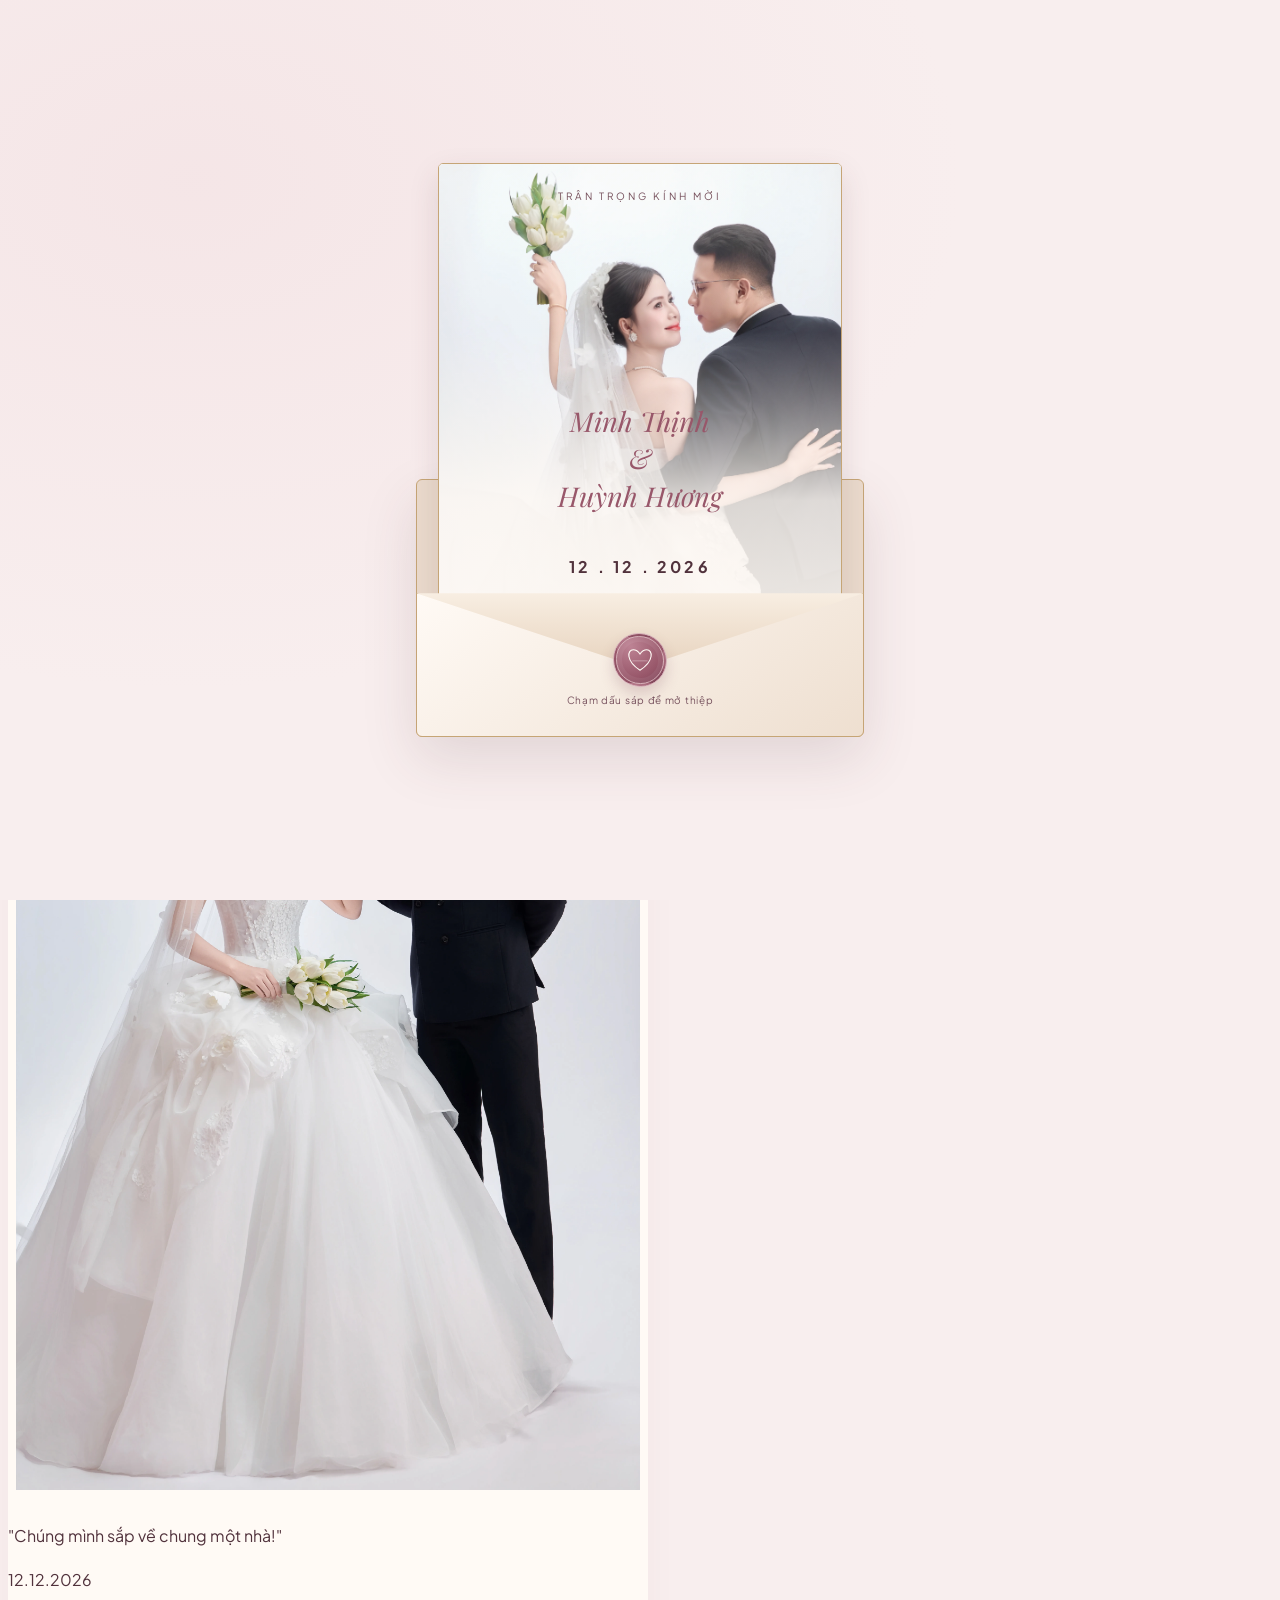
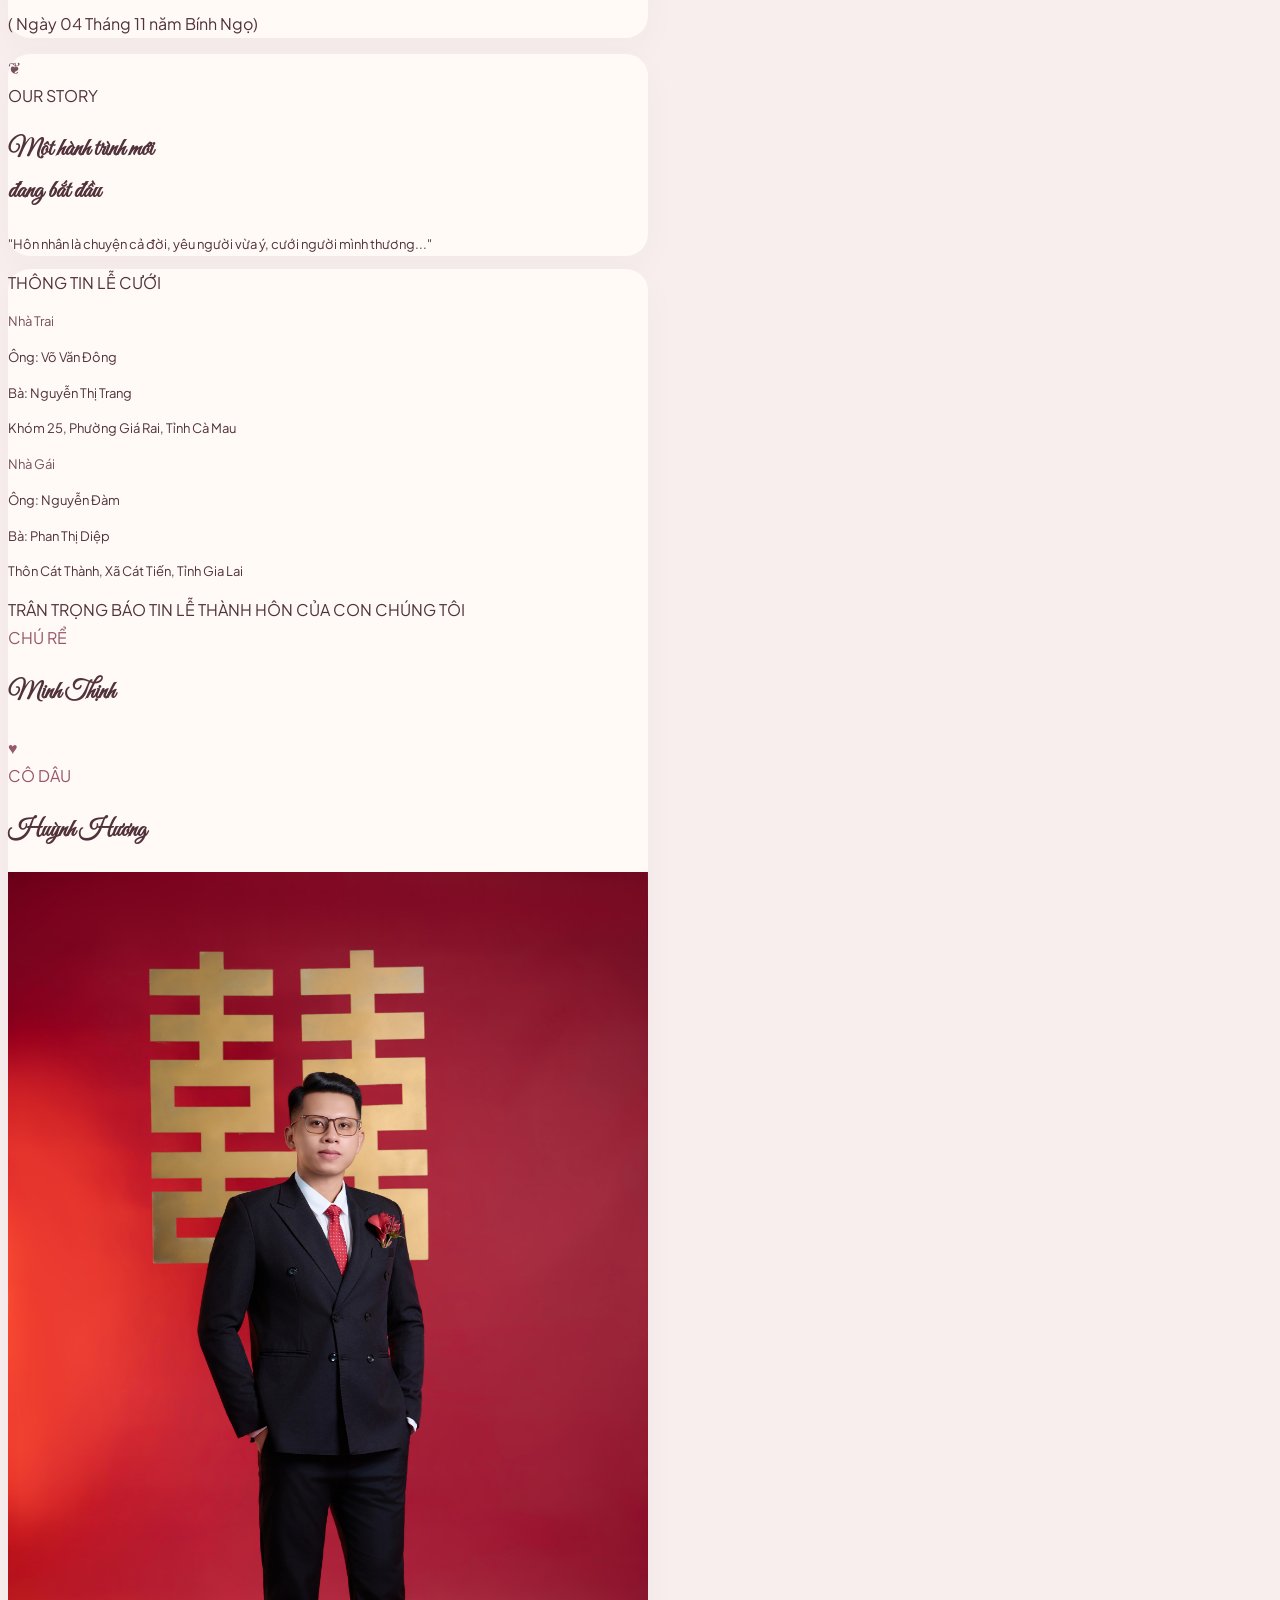
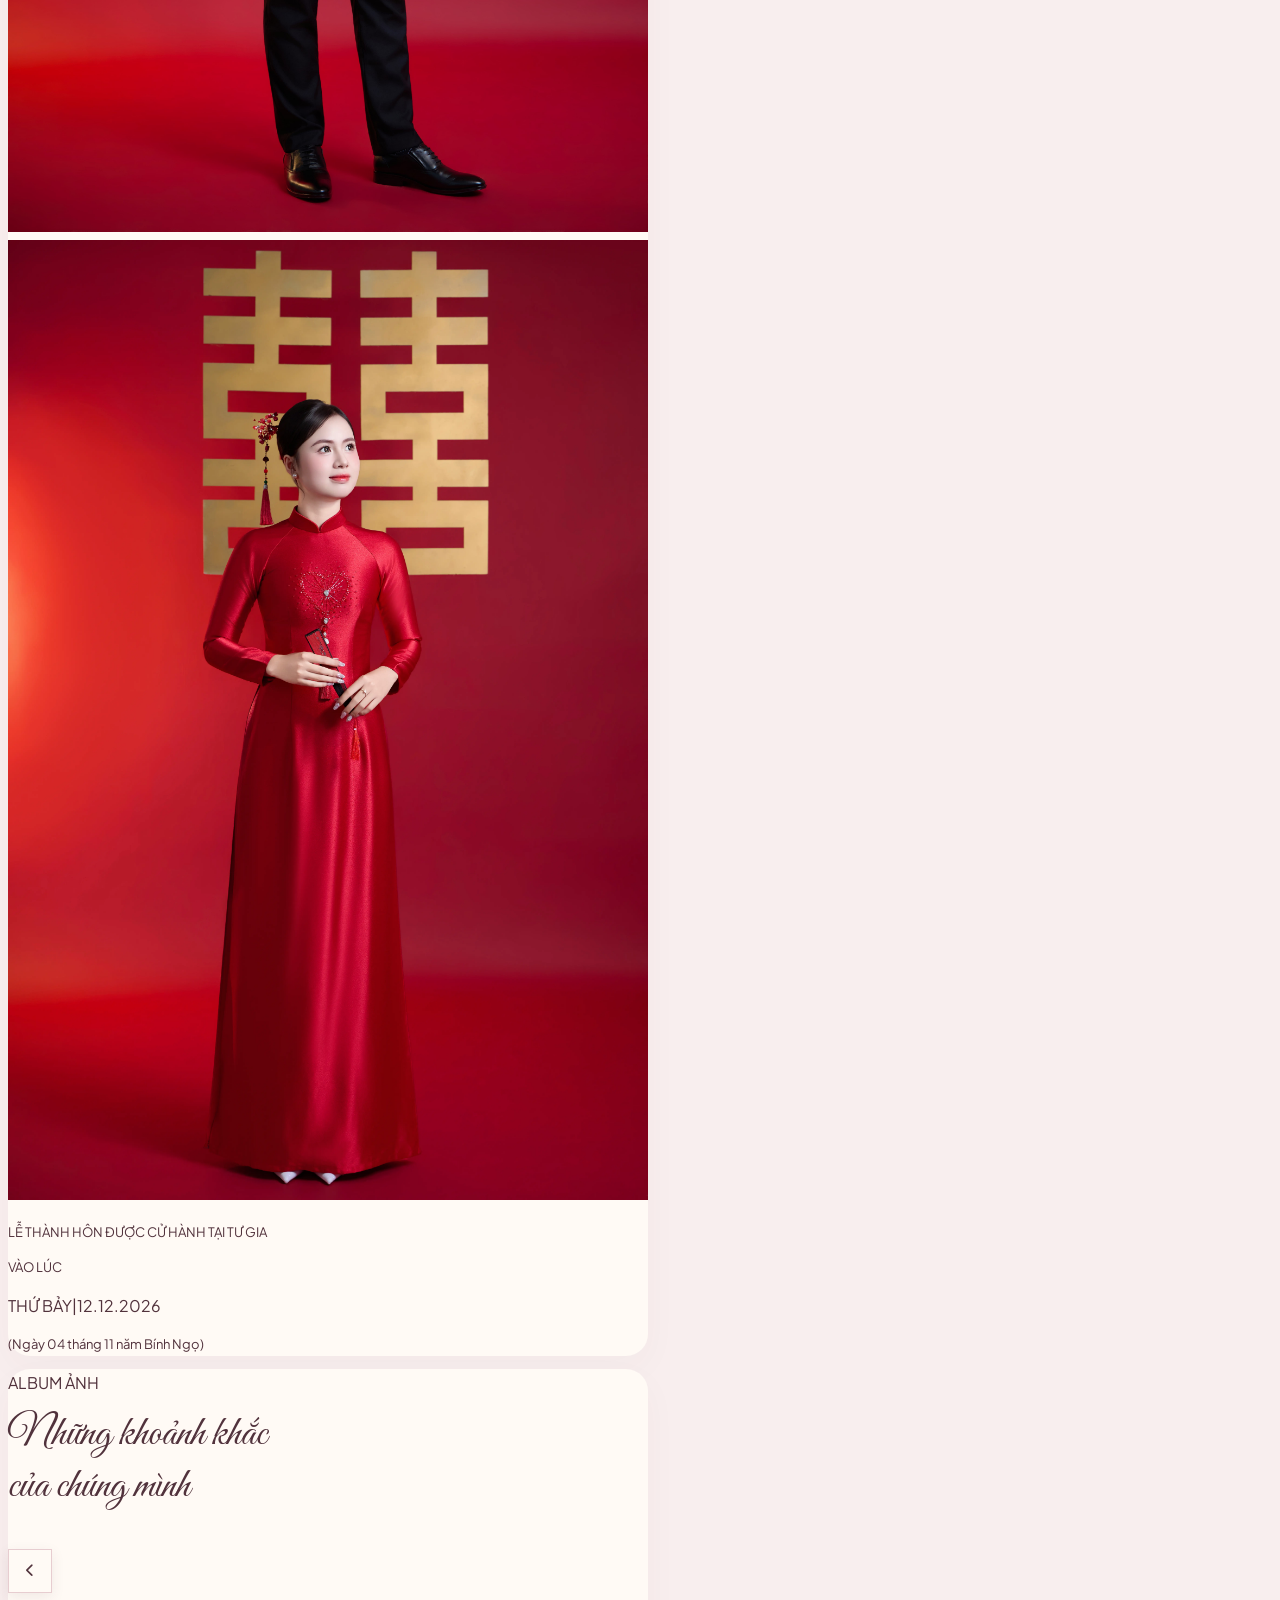
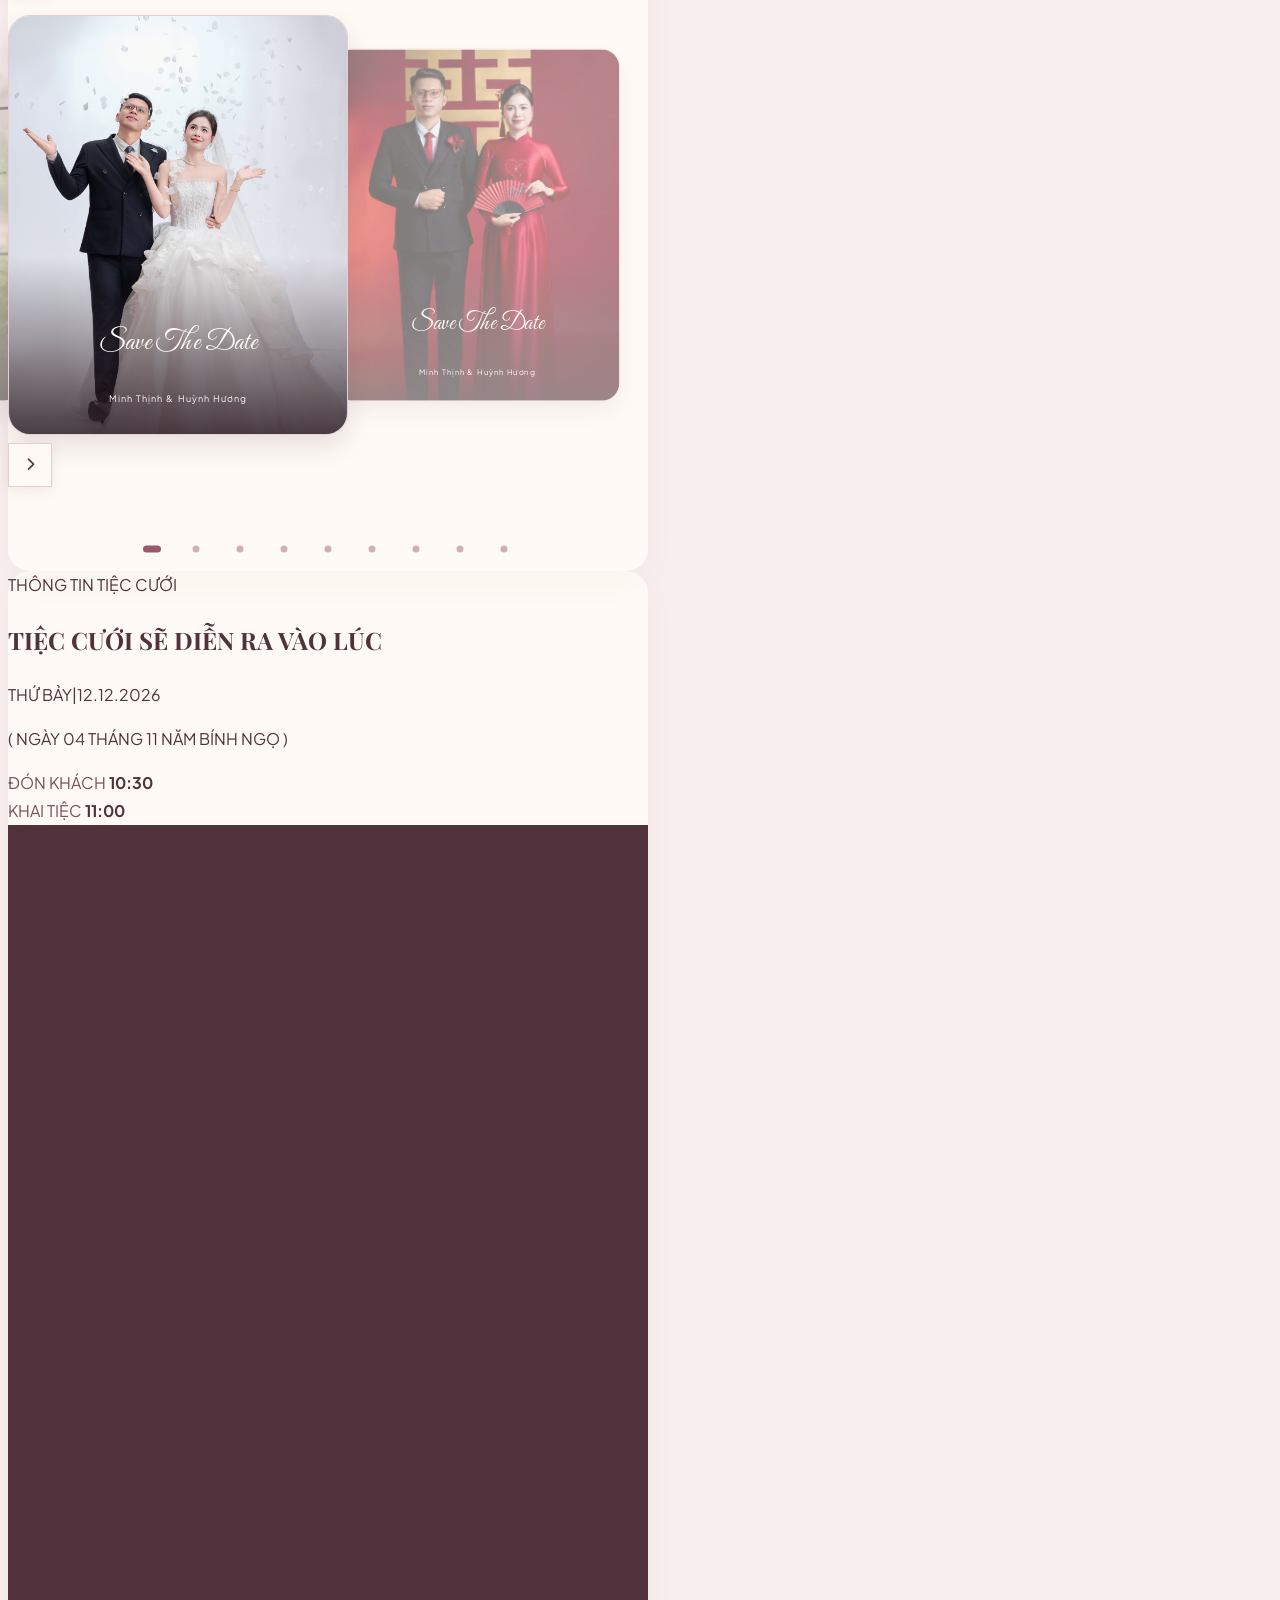
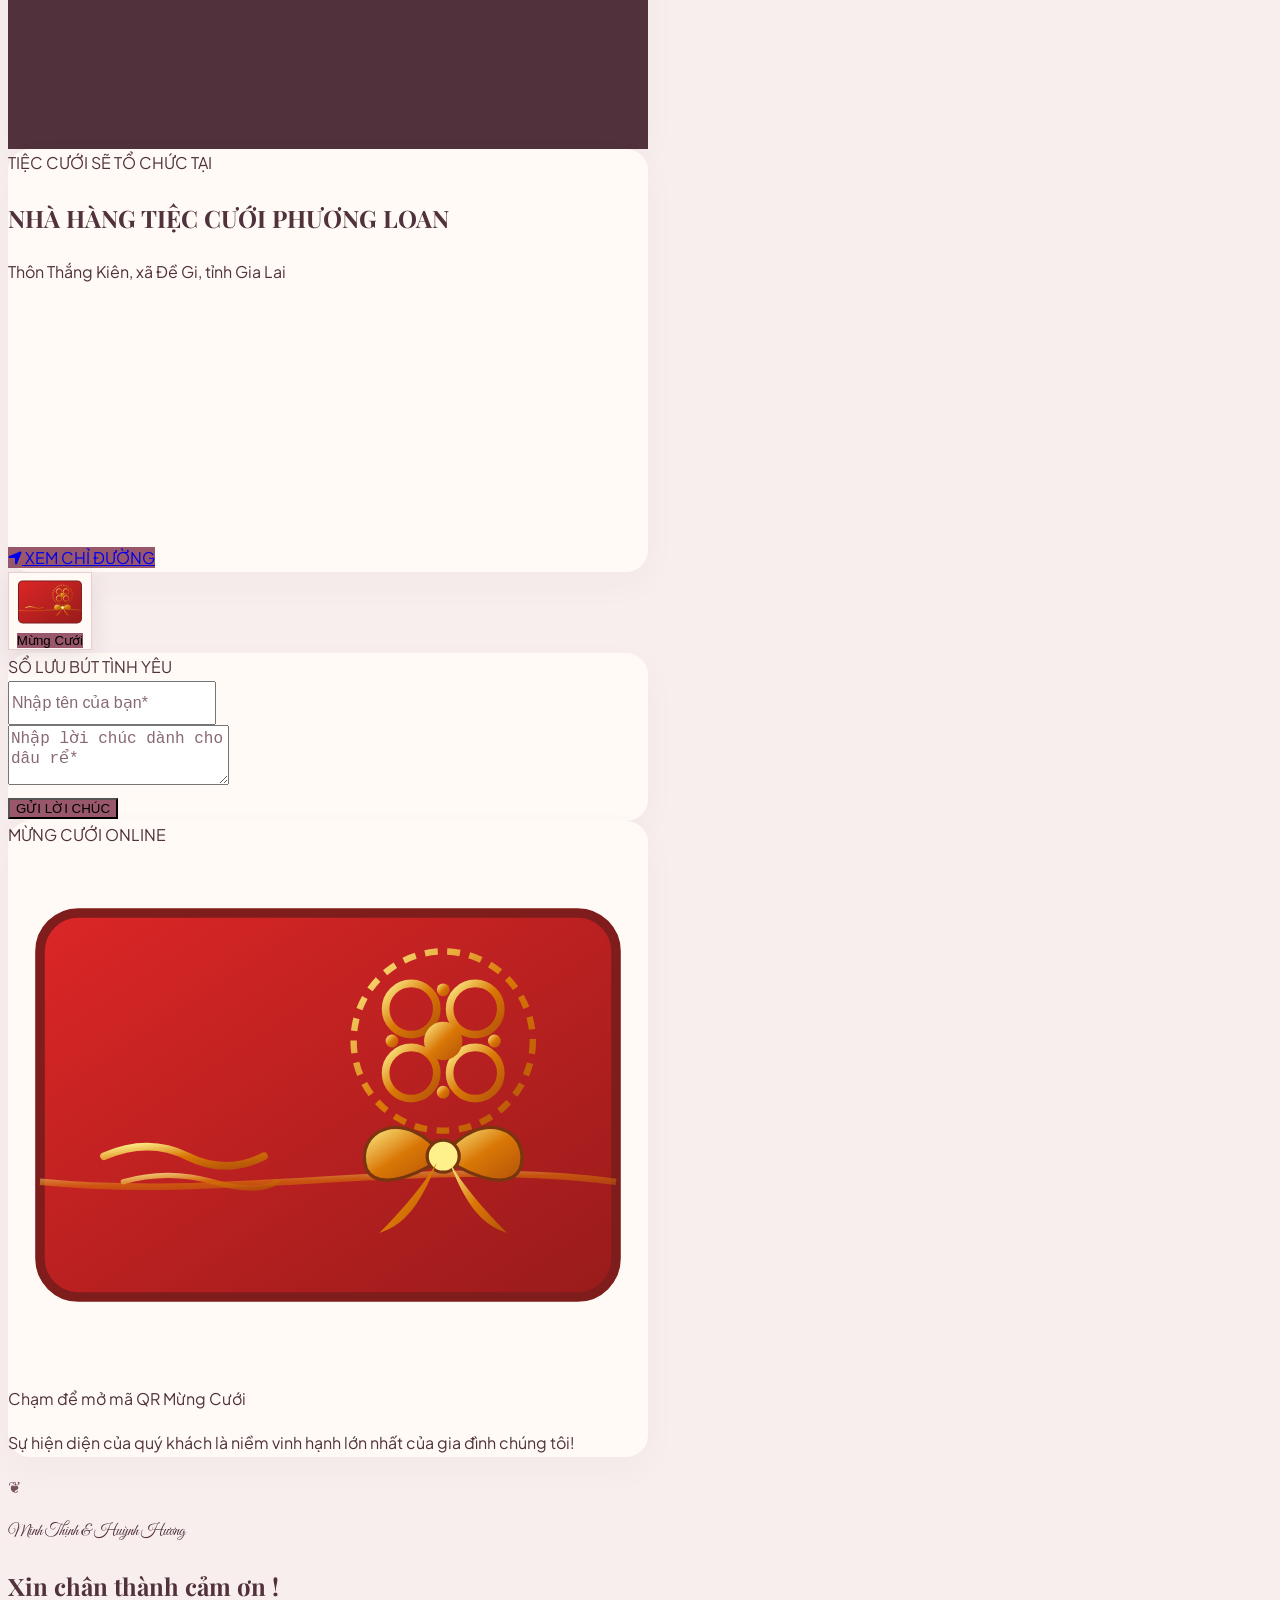
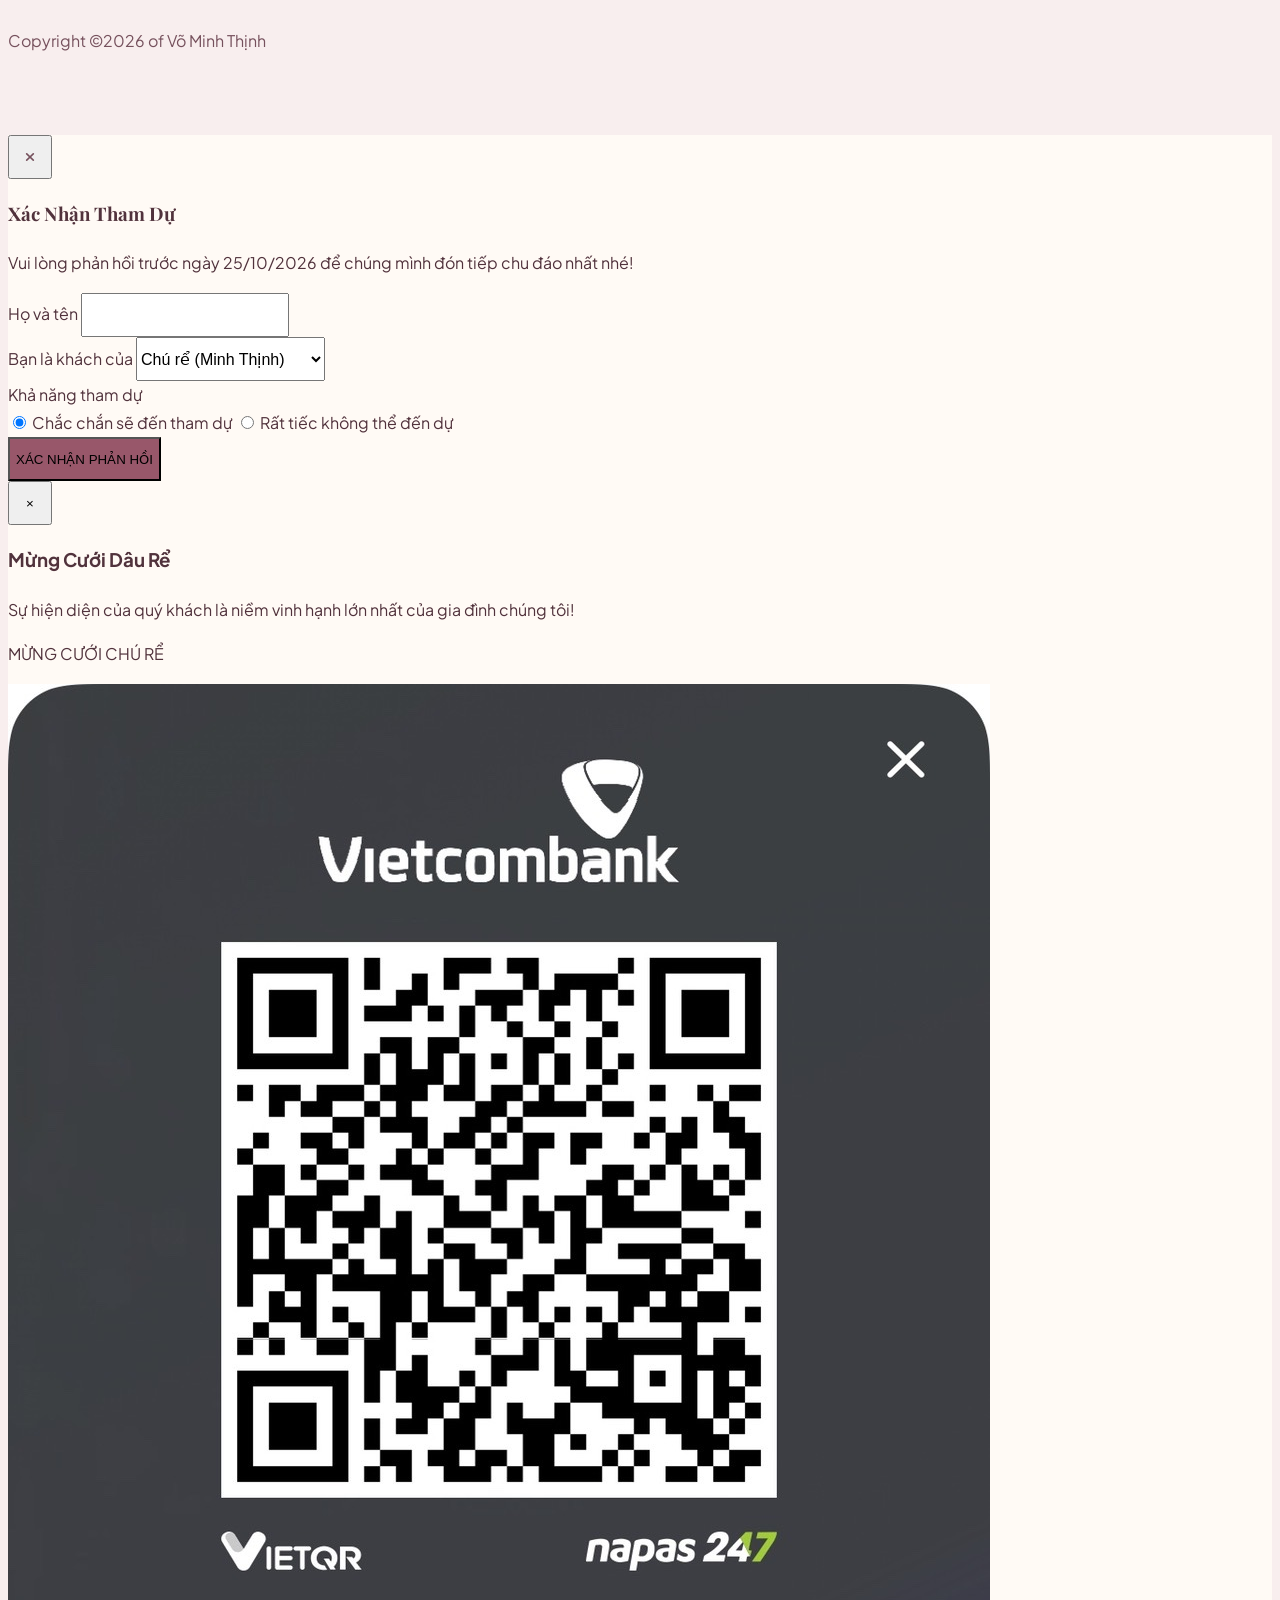
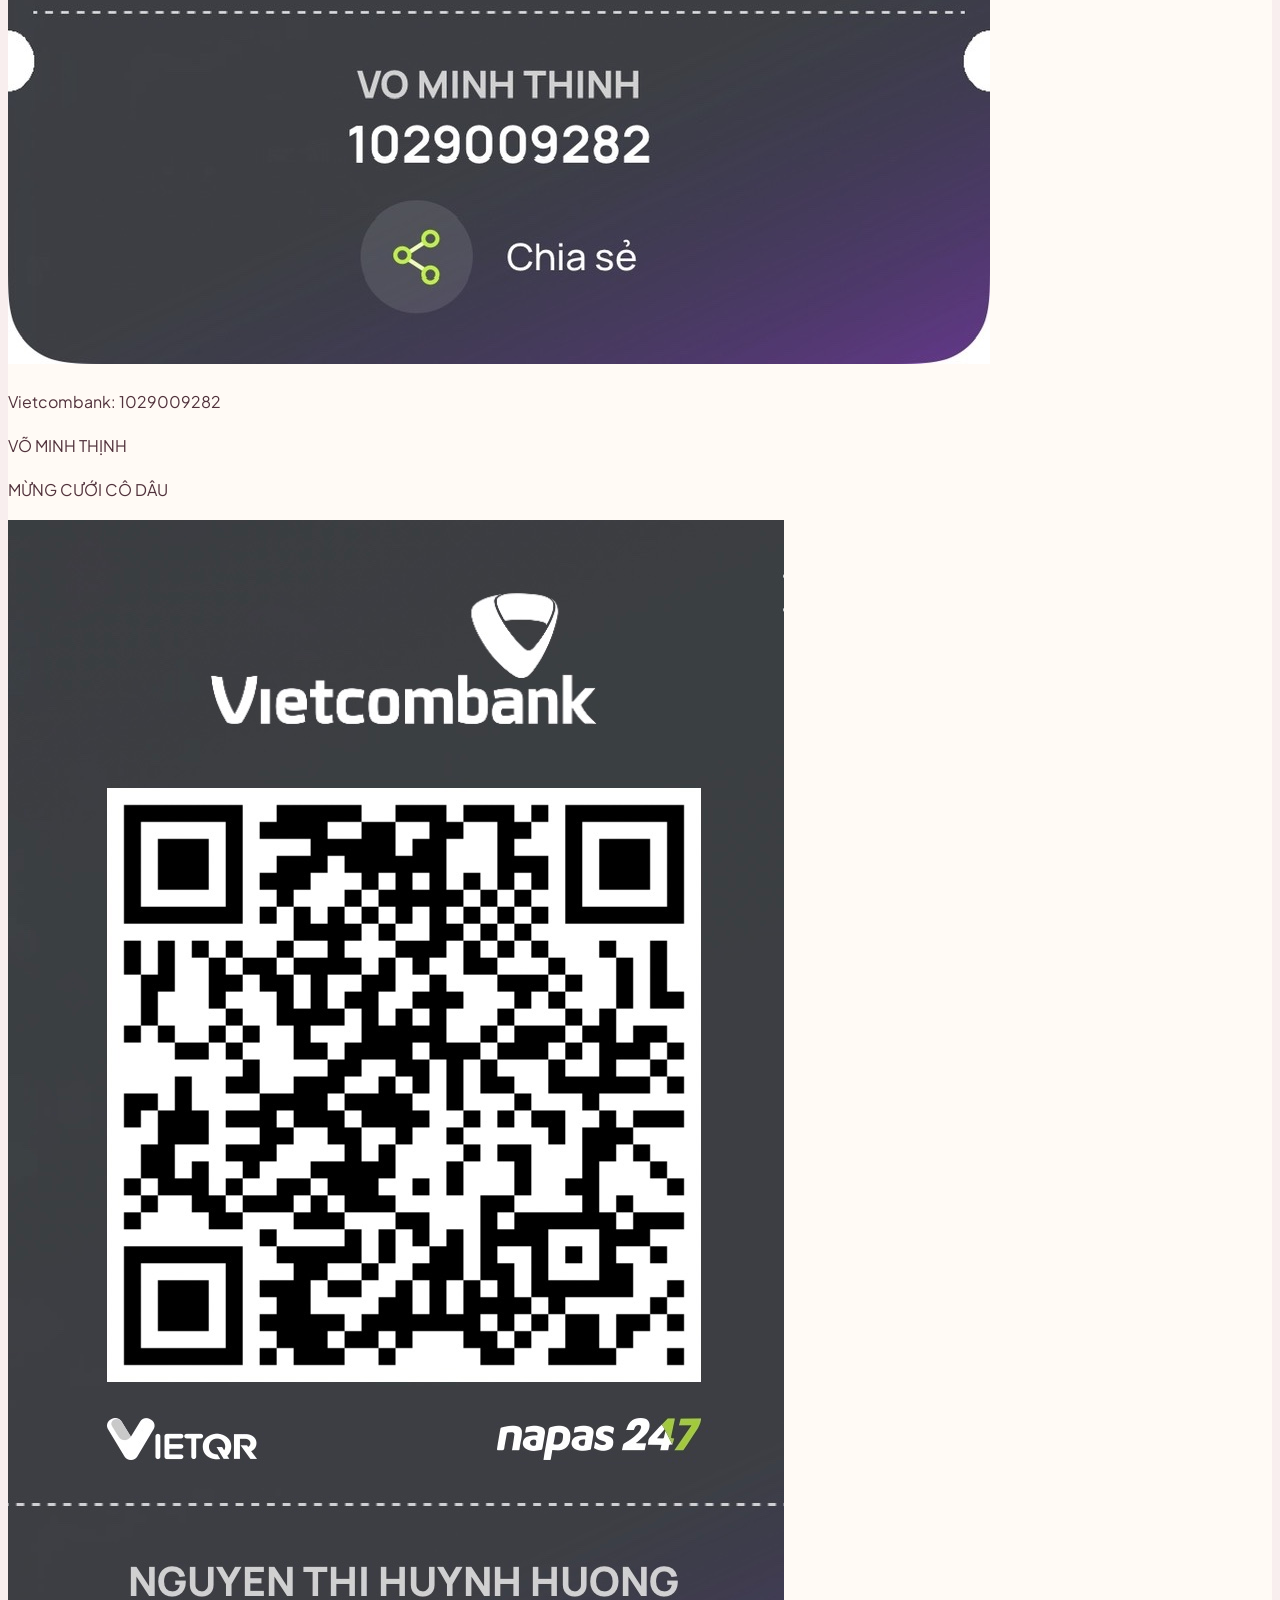
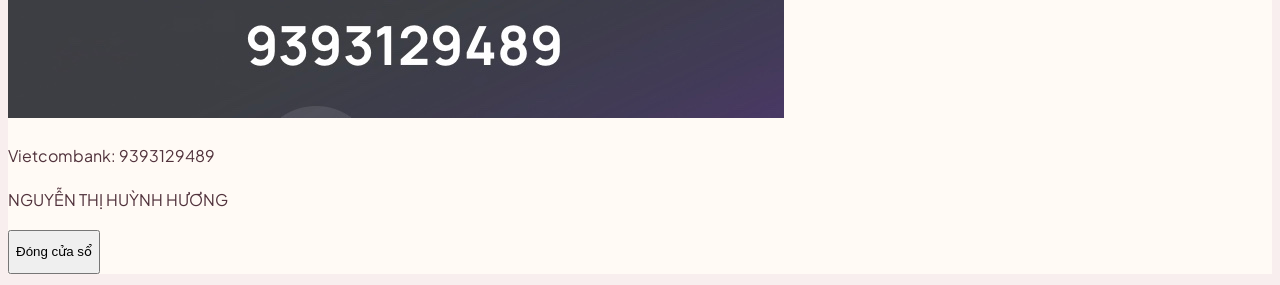
==== index.html @ a5af9d37 "up" ====
<!DOCTYPE html>
<html lang="vi">

<head>
    <link rel="icon"
        href="data:image/svg+xml,%3Csvg xmlns=%22http://www.w3.org/2000/svg%22 viewBox=%220 0 32 32%22%3E%3Crect width=%2232%22 height=%2232%22 rx=%229%22 fill=%22%23fffaf5%22/%3E%3Cpath d=%22M16 26C2 17 3 6 10 6c3 0 5 2 6 4 1-2 3-4 6-4 7 0 8 11-6 20Z%22 fill=%22none%22 stroke=%22%2398576a%22 stroke-width=%221.8%22/%3E%3C/svg%3E">
    <meta charset="UTF-8">
    <meta name="viewport" content="width=device-width, initial-scale=1.0">

    <!-- Tiêu đề & Mô tả -->
    <title>Minh Thịnh & Huỳnh Hương</title>
    <meta name="description"
        content="Chúng mình sắp về chung một nhà! &#10;Sự hiện diện của quý khách là niềm vinh dự cho gia đình !" />
    <!-- Firebase SDK v9 (Phiên bản Compat giúp tích hợp nhanh) -->
    <script src="https://www.gstatic.com/firebasejs/9.22.0/firebase-app-compat.js"></script>
    <script src="https://www.gstatic.com/firebasejs/9.22.0/firebase-firestore-compat.js"></script>


    <!-- Open Graph / Facebook / Zalo -->
    <meta property="og:type" content="website" />
    <meta property="og:url" content="https://thinhvm.github.io/thinhhuong/" />
    <meta property="og:title" content="Minh Thịnh & Huỳnh Hương" />
    <meta property="og:description" content="Chúng mình sắp về chung một nhà! Rất hân hạnh được đón tiếp quý khách." />
    <meta property="og:image" content="https://thinhvm.github.io/thinhhuong/image/DOJ_7215_1.jpg" />
    <meta property="og:image:secure_url" content="https://thinhvm.github.io/thinhhuong/image/DOJ_7215_1.jpg" />
    <meta property="og:image:type" content="image/jpeg" />
    <meta property="og:image:width" content="1200" />
    <meta property="og:image:height" content="630" />

    <!-- Twitter -->
    <meta name="twitter:card" content="summary_large_image" />
    <meta name="twitter:title" content="Minh Thịnh & Huỳnh Hương" />
    <meta name="twitter:description" content="Chúng mình sắp về chung một nhà! Rất hân hạnh được đón tiếp quý khách." />
    <meta name="twitter:image" content="https://thinhvm.github.io/thinhhuong/image/DOJ_7215_1.jpg" />


    <script src="https://cdn.tailwindcss.com"></script>
    <script>
        tailwind.config = {
            theme: {
                extend: {
                    colors: {
                        brand: {
                            50: '#fffaf5', 100: '#f8eeee', 200: '#e7cdd0',
                            300: '#d9b6c0', 400: '#b98696', 500: '#98576a',
                            600: '#875060', 700: '#76515d', 800: '#603d48', 900: '#51323c',
                        }
                    },
                    fontFamily: {
                        serif: ['Playfair Display', 'Cormorant Garamond', 'Georgia', 'serif'],
                        script: ['Alex Brush', 'Dancing Script', 'cursive'],
                        sans: ['Plus Jakarta Sans', 'Inter', 'sans-serif'],
                    }
                }
            }
        }
    </script>
    <link rel="stylesheet" href="./style.css?v=20261011">
    <link rel="stylesheet" href="./theme.css?v=20261018-direct2">
    <script src="./script.js?v=20261018-direct2" defer></script>

    <!-- Google Fonts -->
    <link rel="preconnect" href="https://fonts.googleapis.com">
    <link rel="preconnect" href="https://fonts.gstatic.com" crossorigin>
    <link
        href="https://fonts.googleapis.com/css2?family=Great+Vibes&amp;family=Playfair+Display:ital,wght@0,400;0,600;1,400&amp;family=Plus+Jakarta+Sans:wght@400;500;600&amp;display=swap"
        rel="stylesheet">
    <!-- FontAwesome Icons -->
    <link rel="stylesheet" href="https://cdnjs.cloudflare.com/ajax/libs/font-awesome/6.4.0/css/all.min.css">
</head>

<body class="relative min-h-screen cover-locked">

    <!-- Lá bay nền -->
    <div class="falling-leaves" id="fallingLeavesContainer"></div>
    <!-- Bong bóng bay từ dưới lên -->
    <div class="floating-balloons" id="balloonsContainer"></div>

    <!-- NHẠC CƯỚI -->
    <audio id="bgMusic" loop preload="auto">
        <source src="music/Ngày Đầu Tiên.mp3" type="audio/mpeg">
    </audio>
    <button id="musicBtn" title="Bật nhạc" aria-label="Bật nhạc" aria-pressed="false"
        class="fixed top-5 right-5 z-50 w-12 h-12 rounded-full bg-white/90 shadow-lg text-brand-800 flex items-center justify-center border border-brand-300 hover:bg-brand-100 transition-all duration-300 text-lg">
        <i id="musicIcon" class="fa-solid fa-music"></i>
    </button>

    <!-- Thiệp bìa -->
    <div id="coverScreen" aria-label="Thiệp mời lễ cưới">
        <div id="envelopeWrapper" class="envelope-wrapper">
            <div class="envelope-back" aria-hidden="true"></div>
            <div id="coverCard" class="cover-card letter-card">
                <img class="letter-photo" src="image/DOJ_6644_1.webp" alt="Ảnh cưới Minh Thịnh và Huỳnh Hương"
                    fetchpriority="high" decoding="async">
                <div class="letter-copy">
                    <p class="cover-eyebrow">Trân trọng kính mời</p>
                    <h1 class="cover-names" style="font-size: 42px; line-height: 1.3;">
                        <span class="groom-name">Minh Thịnh</span>
                        <span class="ampersand">&amp;</span>
                        <span class="bride-name">Huỳnh Hương</span>
                    </h1>
                    <p class="cover-date" style="font-size: 16px; font-weight: bold; margin: 10px 0;">12 . 12 . 2026</p>
                </div>
            </div>
            <div class="envelope-pocket" aria-hidden="true"></div>
            <div class="envelope-lid" aria-hidden="true"></div>
            <div class="envelope-action">
                <button id="openInvitation" class="seal-button" type="button" aria-label="Mở thiệp cưới"
                    aria-controls="invitation" aria-expanded="false">
                    <svg viewBox="0 0 40 40" fill="none" aria-hidden="true">
                        <path d="M20 32C3 21 5 8 12 8c4 0 6 2 8 5 2-3 4-5 8-5 7 0 9 13-8 24Z" stroke="currentColor"
                            stroke-width="1.3" />
                        <path d="M11 21h18" stroke="currentColor" stroke-width=".8" opacity=".5" />
                    </svg>
                </button>
                <p class="cover-hint">Chạm dấu sáp để mở thiệp</p>
            </div>
        </div>

    </div>
    <!-- NỘI DUNG THIỆP -->
    <main id="invitation" inert aria-hidden="true"
        class="invitation max-w-xl mx-auto px-4 py-8 space-y-12 opacity-0 transition-opacity duration-1000">

        <section tabindex="-1" id="invitationHeading"
            class="hero bg-[#fbf8f3] rounded-3xl p-6 md:p-10 card-shadow border border-brand-200 text-center relative overflow-hidden paper-bg">
            <div class="hero-content relative z-10 space-y-4">
                <div class="small-title tracking-[0.3em] uppercase text-xs font-medium text-brand-600 font-serif">
                    THE WEDDING OF
                </div>

                <div class="space-y-2">
                    <div class="space-y-2">
                        <!-- Tên Chú Rể-->
                        <div class="text-left pl-2 sm:pl-4">
                            <h2
                                class="font-wedding text-4xl sm:text-5xl text-rose-950 font-medium tracking-wider inline-block drop-shadow-md leading-snug">
                                Minh Thịnh
                            </h2>
                        </div>

                        <!-- Biểu tượng Trái tim-->
                        <div class="relative z-10 flex items-center justify-center py-1">
                            <span
                                class="text-2xl sm:text-3xl text-rose-500 animate-pulse hover:scale-125 transition-transform duration-300 inline-block">
                                💖
                            </span>
                        </div>

                        <!-- Tên Cô Dâu -->
                        <div class="text-right pr-2 sm:pr-4">
                            <h2
                                class="font-wedding text-4xl sm:text-5xl text-rose-950 font-medium tracking-wider inline-block drop-shadow-md leading-snug">
                                Huỳnh Hương
                            </h2>
                        </div>
                    </div>
                </div> 

                <!-- Khung Ảnh (Căn giữa) -->
                <div
                    class="relative max-w-[280px] sm:max-w-[320px] mx-auto my-6 p-2 bg-[#fbf8f3] border-2 border-[#ceaf8d]/60 shadow-md rounded-2xl">
                    <div class="relative w-full p-1.5 border border-[#ceaf8d]/40 rounded-xl">
                        <div class="w-full aspect-[3/4] overflow-hidden"
                            style="mask-image: url('data:image/svg+xml;utf8,<svg xmlns=%22http://www.w3.org/2000/svg%22 viewBox=%220 0 100 130%22><path d=%22M15 0 C15 8 5 8 5 15 L5 115 C5 122 15 122 15 130 L85 130 C85 122 95 122 95 115 L95 15 C95 8 85 8 85 0 Z%22 fill=%22black%22/></svg>'); mask-size: 100% 100%; -webkit-mask-image: url('data:image/svg+xml;utf8,<svg xmlns=%22http://www.w3.org/2000/svg%22 viewBox=%220 0 100 130%22><path d=%22M15 0 C15 8 5 8 5 15 L5 115 C5 122 15 122 15 130 L85 130 C85 122 95 122 95 115 L95 15 C95 8 85 8 85 0 Z%22 fill=%22black%22/></svg>'); -webkit-mask-size: 100% 100%;">
                            <img src="image/Cong1.webp" alt="Ảnh cưới Minh Thịnh & Huỳnh Hương"
                                class="w-full h-full object-cover transform hover:scale-105 transition-transform duration-700 ease-in-out" />
                        </div>
                    </div>
                </div>

                <!-- Các đoạn Text phía dưới (Căn giữa chuẩn) -->
                <p class="hero-subtitle italic text-xs text-brand-600">"Chúng mình sắp về chung một nhà!"</p>

                <div class="cover-lunar text-lg font-bold tracking-wider text-brand-800 uppercase">12.12.2026</div>
                <p class="lunar text-xs text-brand-600 uppercase font-medium tracking-wider">
                    ( Ngày 04 Tháng 11 năm Bính Ngọ)
                </p>
            </div>
        </section>

        <!-- OUR STORY SECTION -->
        <section
            class="section story bg-[#fbf8f3] rounded-3xl p-6 md:p-8 card-shadow border border-brand-200 text-center space-y-6">
            <div class="ornament text-brand-500 text-xl">❦</div>
            <div class="section-title text-xs uppercase tracking-widest text-brand-600 font-bold">OUR STORY</div>
            <h2 class="font-script text-3xl md:text-5xl text-brand-900 font-normal leading-relaxed py-2 drop-shadow-sm">
                Một hành trình mới<br>đang bắt đầu
            </h2>

            <p class="description text-sm leading-relaxed text-brand-700 max-w-md mx-auto italic">"Hôn nhân là chuyện cả
                đời, yêu người vừa ý, cưới người mình thương..."</p>
        </section>

        <!-- THÔNG TIN LỄ CƯỚI -->
        <section
            class="section couple bg-[#fbf8f3] rounded-3xl p-6 md:p-8 card-shadow border border-brand-200 relative overflow-hidden">
            <div class="text-center space-y-6 relative z-10">
                <div class="text-xs uppercase tracking-widest text-brand-600 font-bold">THÔNG TIN LỄ CƯỚI</div>

                <div class="grid grid-cols-2 gap-4 text-xs text-brand-800 border-b border-brand-200 pb-6">
                    <div class="space-y-1">
                        <p class="text-brand-500 italic uppercase tracking-wider font-semibold">Nhà Trai</p>
                        <p class="font-semibold">Ông: Võ Văn Đông</p>
                        <p class="font-semibold">Bà: Nguyễn Thị Trang</p>
                        <p class="text-[10px] text-brand-600 pt-1">Khóm 25, Phường Giá Rai, Tỉnh Cà Mau</p>
                    </div>
                    <div class="space-y-1">
                        <p class="text-brand-500 italic uppercase tracking-wider font-semibold">Nhà Gái</p>
                        <p class="font-semibold">Ông: Nguyễn Đàm</p>
                        <p class="font-semibold">Bà: Phan Thị Diệp</p>
                        <p class="text-[10px] text-brand-600 pt-1">Thôn Cát Thành, Xã Cát Tiến, Tỉnh Gia Lai</p>
                    </div>
                </div>

                <div class="text-xs text-brand-600 uppercase tracking-wider">TRÂN TRỌNG BÁO TIN LỄ THÀNH HÔN CỦA CON
                    CHÚNG TÔI</div>

                <div class="max-w-xl mx-auto space-y-4">
                    <div class="grid grid-cols-2 gap-2 sm:gap-4 relative items-center">
                        <div class="text-center space-y-0.5 px-2">
                            <span
                                class="text-[11px] uppercase tracking-widest text-rose-500 font-semibold block text-center">CHÚ
                                RỂ</span>
                            <h2
                                class="font-script text-3xl sm:text-4xl text-gray-800 leading-tight text-center max-w-[120px] sm:max-w-none mx-auto break-words">
                                Minh Thịnh</h2>
                        </div>
                        <div
                            class="absolute left-1/2 top-1/2 -translate-x-1/2 -translate-y-1/2 pointer-events-none z-10 flex justify-center items-center">
                            <span class="text-rose-500 text-2xl sm:text-3xl animate-pulse">♥</span>
                        </div>
                        <div class="text-center space-y-0.5 px-2">
                            <span
                                class="text-[11px] uppercase tracking-widest text-rose-500 font-semibold block text-center">CÔ
                                DÂU</span>
                            <h2
                                class="font-script text-3xl sm:text-4xl text-gray-800 leading-tight text-center max-w-[120px] sm:max-w-none mx-auto break-words">
                                Huỳnh Hương</h2>
                        </div>
                    </div>

                    <div class="grid grid-cols-2 gap-4 sm:gap-6 pt-3">
                        <!-- Chú rể -->
                        <div class="relative group cursor-pointer" onclick="openLightbox('image/DOJ_5786_1.webp')">
                            <div
                                class="relative overflow-hidden rounded-t-full shadow-md border-2 border-rose-200/80 p-1 bg-white transition-all duration-300 group-hover:shadow-xl group-hover:border-rose-400">
                                <div class="overflow-hidden rounded-t-full aspect-[3/4]">
                                    <img src="image/DOJ_5786_1.webp" alt="Chú rể Minh Thịnh" loading="lazy"
                                        class="w-full h-full object-cover group-hover:scale-110 transition-transform duration-700">
                                </div>
                            </div>
                        </div>

                        <!-- Cô dâu -->
                        <div class="relative group cursor-pointer" onclick="openLightbox('image/DOJ_5795_1.webp')">
                            <div
                                class="relative overflow-hidden rounded-t-full shadow-md border-2 border-rose-200/80 p-1 bg-white transition-all duration-300 group-hover:shadow-xl group-hover:border-rose-400">
                                <div class="overflow-hidden rounded-t-full aspect-[3/4]">
                                    <img src="image/DOJ_5795_1.webp" alt="Cô dâu Huỳnh Hương" loading="lazy"
                                        class="w-full h-full object-cover group-hover:scale-110 transition-transform duration-700">
                                </div>
                            </div>
                        </div>
                    </div>
                </div>

                <div class="pt-6 border-t border-brand-200 space-y-2 text-xs text-brand-800">
                    <p class="uppercase tracking-wider">LỄ THÀNH HÔN ĐƯỢC CỬ HÀNH TẠI TƯ GIA</p>
                    <p class="text-brand-600">VÀO LÚC</p>

                    <div
                        class="flex items-center justify-center space-x-2 text-base sm:text-lg font-extrabold text-brand-600 pt-1">
                        <span>THỨ
                            BẢY</span><span>|</span><span>12</span><span>.</span><span>12</span><span>.</span><span>2026</span>
                    </div>
                    <p class="text-[11px] text-brand-600 italic">(Ngày 04 tháng 11 năm Bính Ngọ)</p>
                </div>
            </div>
        </section>

        <!-- ALBUM ẢNH CƯỚI -->
        <section
            class="section album bg-[#fbf8f3] rounded-3xl py-8 px-4 card-shadow border border-brand-200 text-center space-y-6 overflow-hidden">
            <div class="text-xs uppercase tracking-[0.2em] text-brand-600 font-bold font-serif">ALBUM ẢNH</div>
            <h2 class="album-title">Những khoảnh khắc<br>của chúng mình</h2>


            <div
                class="album-carousel-container relative w-full my-6 min-h-[380px] sm:min-h-[440px] flex items-center justify-center">
                <!-- Nút Prev -->
                <button
                    class="carousel-btn prev-btn absolute left-1 sm:left-2 z-30 w-8 h-8 sm:w-10 sm:h-10 rounded-full bg-white/70 shadow hover:bg-white flex items-center justify-center text-brand-800 transition"
                    aria-label="Ảnh trước" onclick="prevSlide(event)">
                    <i class="fa-solid fa-chevron-left text-sm"></i>
                </button>

                <div class="carousel-track relative w-full h-[360px] sm:h-[420px] flex items-center justify-center">

                    <div class="carousel-card" onclick="onCardClick(0)">
                        <div class="card-inner">
                            <img src="image/ANH BAN (4)_1.webp" alt="Wedding Photo 1" loading="lazy">
                            <div class="card-caption">
                                <p class="font-script text-xl text-brand-800">Save The Date</p>
                                <p class="text-[9px] uppercase tracking-widest text-brand-600">Minh Thịnh &amp; Huỳnh
                                    Hương</p>
                            </div>
                        </div>
                    </div>

                    <div class="carousel-card" onclick="onCardClick(1)">
                        <div class="card-inner">
                            <img src="image/DOJ_5889_1.webp" alt="Wedding Photo 2" loading="lazy">
                            <div class="card-caption">
                                <p class="font-script text-xl text-brand-800">Save The Date</p>
                                <p class="text-[9px] uppercase tracking-widest text-brand-600">Minh Thịnh &amp; Huỳnh
                                    Hương</p>
                            </div>
                        </div>
                    </div>

                    <div class="carousel-card" onclick="onCardClick(2)">
                        <div class="card-inner">
                            <img src="image/ANH BAN (1)_1.webp" alt="Wedding Photo 3" loading="lazy">
                            <div class="card-caption">
                                <p class="font-script text-xl text-brand-800">Save The Date</p>
                                <p class="text-[9px] uppercase tracking-widest text-brand-600">Minh Thịnh &amp; Huỳnh
                                    Hương</p>
                            </div>
                        </div>
                    </div>

                    <div class="carousel-card" onclick="onCardClick(3)">
                        <div class="card-inner">
                            <img src="image/DOJ_6227_1.webp" alt="Wedding Photo 4" loading="lazy">
                            <div class="card-caption">
                                <p class="font-script text-xl text-brand-800">Save The Date</p>
                                <p class="text-[9px] uppercase tracking-widest text-brand-600">Minh Thịnh &amp; Huỳnh
                                    Hương</p>
                            </div>
                        </div>
                    </div>

                    <div class="carousel-card" onclick="onCardClick(4)">
                        <div class="card-inner">
                            <img src="image/DOJ_6851_1.webp" alt="Wedding Photo 5" loading="lazy">
                            <div class="card-caption">
                                <p class="font-script text-xl text-brand-800">Save The Date</p>
                                <p class="text-[9px] uppercase tracking-widest text-brand-600">Minh Thịnh &amp; Huỳnh
                                    Hương</p>
                            </div>
                        </div>
                    </div>

                    <div class="carousel-card" onclick="onCardClick(5)">
                        <div class="card-inner">
                            <img src="image/DOJ_7032_1.webp" alt="Wedding Photo 6" loading="lazy">
                            <div class="card-caption">
                                <p class="font-script text-xl text-brand-800">Save The Date</p>
                                <p class="text-[9px] uppercase tracking-widest text-brand-600">Minh Thịnh &amp; Huỳnh
                                    Hương</p>
                            </div>
                        </div>
                    </div>

                    <div class="carousel-card" onclick="onCardClick(6)">
                        <div class="card-inner">
                            <img src="image/DOJ_6149_1.webp" alt="Wedding Photo 7" loading="lazy">
                            <div class="card-caption">
                                <p class="font-script text-xl text-brand-800">Save The Date</p>
                                <p class="text-[9px] uppercase tracking-widest text-brand-600">Minh Thịnh &amp; Huỳnh
                                    Hương</p>
                            </div>
                        </div>
                    </div>

                    <div class="carousel-card" onclick="onCardClick(7)">
                        <div class="card-inner">
                            <img src="image/DOJ_7271_1.webp" alt="Wedding Photo 8" loading="lazy">
                            <div class="card-caption">
                                <p class="font-script text-xl text-brand-800">Save The Date</p>
                                <p class="text-[9px] uppercase tracking-widest text-brand-600">Minh Thịnh &amp; Huỳnh
                                    Hương</p>
                            </div>
                        </div>
                    </div>

                    <div class="carousel-card" onclick="onCardClick(8)">
                        <div class="card-inner">
                            <img src="image/DOJ_7063_1.webp" alt="Wedding Photo 9" loading="lazy">
                            <div class="card-caption">
                                <p class="font-script text-xl text-brand-800">Save The Date</p>
                                <p class="text-[9px] uppercase tracking-widest text-brand-600">Minh Thịnh &amp; Huỳnh
                                    Hương</p>
                            </div>
                        </div>
                    </div>

                </div>

                <!-- Nút Next -->
                <button
                    class="carousel-btn next-btn absolute right-1 sm:right-2 z-30 w-8 h-8 sm:w-10 sm:h-10 rounded-full bg-white/70 shadow hover:bg-white flex items-center justify-center text-brand-800 transition"
                    aria-label="Ảnh tiếp theo" onclick="nextSlide(event)">
                    <i class="fa-solid fa-chevron-right text-sm"></i>
                </button>
            </div>

            <div class="carousel-dots flex justify-center items-center space-x-2 pt-2" id="carouselDots"></div>

        </section>

        <!-- LIGHTBOX MODAL -->
        <div class="lightbox-overlay" id="lightbox" role="dialog" aria-modal="true" aria-label="Ảnh cưới phóng lớn"
            aria-hidden="true" onclick="closeLightbox(event)">
            <button class="lightbox-btn close-btn" aria-label="Đóng ảnh" onclick="closeLightboxForce()">&times;</button>
            <button class="lightbox-btn prev-btn" aria-label="Ảnh trước"
                onclick="changeImage(-1, event)">&#10094;</button>
            <div class="lightbox-content">
                <img id="lightboximage" src="" alt="Zoomed Wedding Photo">
            </div>
            <button class="lightbox-btn next-btn" aria-label="Ảnh tiếp theo"
                onclick="changeImage(1, event)">&#10095;</button>
        </div>

        <!-- NGÀY CƯỚI & TIỆC CƯỚI -->
        <section
            class="section wedding-day bg-[#fbf8f3] rounded-3xl p-6 md:p-8 card-shadow border border-brand-200 text-center space-y-6 relative overflow-hidden">
            <div class="text-xs uppercase tracking-widest text-brand-600 font-bold">THÔNG TIN TIỆC CƯỚI</div>
            <h2 class="font-cormorant text-2xl md:text-3xl font-bold text-brand-900">TIỆC CƯỚI SẼ DIỄN RA VÀO LÚC</h2>

            <div
                class="flex items-center justify-center space-x-2 text-base sm:text-lg font-extrabold text-brand-600 pt-1">
                <span>THỨ
                    BẢY</span><span>|</span><span>12</span><span>.</span><span>12</span><span>.</span><span>2026</span>
            </div>

            <p class="text-xs text-brand-600 italic">( NGÀY 04 THÁNG 11 NĂM BÍNH NGỌ )</p>

            <div class="flex justify-center space-x-8 text-xs text-brand-700 py-2">
                <div>
                    <span class="block text-brand-500 uppercase">ĐÓN KHÁCH</span>
                    <strong class="text-sm font-bold text-brand-900">10:30</strong>
                </div>
                <div class="border-r border-brand-300"></div>
                <div>
                    <span class="block text-brand-500 uppercase">KHAI TIỆC</span>
                    <strong class="text-sm font-bold text-brand-900">11:00</strong>
                </div>
            </div>

            <!-- Widget Lịch -->
            <div class="bg-[#5c4d42] text-amber-50 rounded-2xl p-5 max-w-sm mx-auto shadow-inner space-y-3">
                <div class="font-script text-2xl text-amber-100 text-center">Tháng 12 / 2026</div>

                <div class="grid grid-cols-7 gap-1 text-center text-xs font-semibold border-b border-amber-200/20 pb-2">
                    <span>T2</span><span>T3</span><span>T4</span><span>T5</span><span>T6</span><span>T7</span><span>CN</span>
                </div>

                <div class="grid grid-cols-7 gap-1 text-center text-xs">
                    <span></span>
                    <div class="flex flex-col items-center py-0.5"><span class="font-bold">1</span><span
                            class="text-[9px] opacity-60">23/10</span></div>
                    <div class="flex flex-col items-center py-0.5"><span class="font-bold">2</span><span
                            class="text-[9px] opacity-60">24</span></div>
                    <div class="flex flex-col items-center py-0.5"><span class="font-bold">3</span><span
                            class="text-[9px] opacity-60">25</span></div>
                    <div class="flex flex-col items-center py-0.5"><span class="font-bold">4</span><span
                            class="text-[9px] opacity-60">26</span></div>
                    <div class="flex flex-col items-center py-0.5"><span class="font-bold">5</span><span
                            class="text-[9px] opacity-60">27</span></div>
                    <div class="flex flex-col items-center py-0.5"><span class="font-bold">6</span><span
                            class="text-[9px] opacity-60">28</span></div>
                    <div class="flex flex-col items-center py-0.5"><span class="font-bold">7</span><span
                            class="text-[9px] opacity-60">29</span></div>
                    <div class="flex flex-col items-center py-0.5"><span class="font-bold">8</span><span
                            class="text-[9px] opacity-60">30</span></div>
                    <div class="flex flex-col items-center py-0.5"><span class="font-bold">9</span><span
                            class="text-[9px] opacity-60">1/11</span></div>
                    <div class="flex flex-col items-center py-0.5"><span class="font-bold">10</span><span
                            class="text-[9px] opacity-60">2</span></div>
                    <div class="flex flex-col items-center py-0.5"><span class="font-bold">11</span><span
                            class="text-[9px] opacity-60">3</span></div>

                    <div class="flex flex-col items-center justify-center">
                        <div
                            class="w-8 h-8 rounded-full bg-white text-brand-900 flex flex-col items-center justify-center font-bold shadow-md">
                            <span class="text-xs leading-none">12</span>
                            <span class="text-[8px] leading-none text-red-600 font-normal">4/11</span>
                        </div>
                    </div>

                    <div class="flex flex-col items-center py-0.5"><span class="font-bold">13</span><span
                            class="text-[9px] opacity-60">5</span></div>
                    <div class="flex flex-col items-center py-0.5"><span class="font-bold">14</span><span
                            class="text-[9px] opacity-60">6</span></div>
                    <div class="flex flex-col items-center py-0.5"><span class="font-bold">15</span><span
                            class="text-[9px] opacity-60">7</span></div>
                    <div class="flex flex-col items-center py-0.5"><span class="font-bold">16</span><span
                            class="text-[9px] opacity-60">8</span></div>
                    <div class="flex flex-col items-center py-0.5"><span class="font-bold">17</span><span
                            class="text-[9px] opacity-60">9</span></div>
                    <div class="flex flex-col items-center py-0.5"><span class="font-bold">18</span><span
                            class="text-[9px] opacity-60">10</span></div>
                    <div class="flex flex-col items-center py-0.5"><span class="font-bold">19</span><span
                            class="text-[9px] opacity-60">11</span></div>
                    <div class="flex flex-col items-center py-0.5"><span class="font-bold">20</span><span
                            class="text-[9px] opacity-60">12</span></div>
                    <div class="flex flex-col items-center py-0.5"><span class="font-bold">21</span><span
                            class="text-[9px] opacity-60">13</span></div>
                    <div class="flex flex-col items-center py-0.5"><span class="font-bold">22</span><span
                            class="text-[9px] opacity-60">14</span></div>
                    <div class="flex flex-col items-center py-0.5"><span class="font-bold">23</span><span
                            class="text-[9px] opacity-60">15</span></div>
                    <div class="flex flex-col items-center py-0.5"><span class="font-bold">24</span><span
                            class="text-[9px] opacity-60">16</span></div>
                    <div class="flex flex-col items-center py-0.5"><span class="font-bold">25</span><span
                            class="text-[9px] opacity-60">17</span></div>
                    <div class="flex flex-col items-center py-0.5"><span class="font-bold">26</span><span
                            class="text-[9px] opacity-60">18</span></div>
                    <div class="flex flex-col items-center py-0.5"><span class="font-bold">27</span><span
                            class="text-[9px] opacity-60">19</span></div>
                    <div class="flex flex-col items-center py-0.5"><span class="font-bold">28</span><span
                            class="text-[9px] opacity-60">20</span></div>
                    <div class="flex flex-col items-center py-0.5"><span class="font-bold">29</span><span
                            class="text-[9px] opacity-60">21</span></div>
                    <div class="flex flex-col items-center py-0.5"><span class="font-bold">30</span><span
                            class="text-[9px] opacity-60">22</span></div>
                    <div class="flex flex-col items-center py-0.5"><span class="font-bold">31</span><span
                            class="text-[9px] opacity-60">23</span></div>
                </div>
            </div>
        </section>

        <!-- ĐỊA ĐIỂM & BẢN ĐỒ -->
        <section
            class="section location bg-[#fbf8f3] rounded-3xl p-6 md:p-8 card-shadow border border-brand-200 text-center space-y-4">
            <div class="text-xs uppercase tracking-widest text-brand-600 font-bold">TIỆC CƯỚI SẼ TỔ CHỨC TẠI</div>


            <h2 class="font-cormorant text-2xl md:text-3xl font-bold text-brand-900">NHÀ HÀNG TIỆC CƯỚI PHƯƠNG LOAN</h2>

            <div
                class="flex items-center justify-center space-x-2 text-base sm:text-lg font-extrabold text-brand-600 pt-1">
                <span>Thôn Thắng Kiên, xã Đề Gi, tỉnh Gia Lai</span>
            </div>


            <div class="rounded-2xl overflow-hidden border border-brand-200 shadow-sm relative my-4 bg-gray-100">
                <iframe
                    src="https://www.google.com/maps/embed?pb=!1m18!1m12!1m3!1d3886.726888463991!2d109.1857867!3d14.1017949!2m3!1f0!2f0!3f0!3m2!1i1024!2i768!4f13.1!3m3!1m2!1s0x316f491e66387e9d%3A0xc69c0ad102718b64!2zTmjDoCBow6BuZyB0aeG7h2MgY8aw4bubaSBQaMawxqFuZyBMb2FuIDIsIDQ1MlErVjhILCDEkFQ2NDAs An Nhơn, Hoài Nhơn, Gia Lai, Việt Nam!5e0!3m2!1svi!2svn!4v1710000000000!5m2!1svi!2svn"
                    width="100%" height="250" style="border:0; border-radius: 12px;" allowfullscreen="" loading="lazy"
                    referrerpolicy="no-referrer-when-downgrade">
                </iframe>
            </div>

            <div class="text-center pt-2">
                <a href="https://www.google.com/maps/place/Nh%C3%A0+h%C3%A0ng+ti%E1%BB%87c+c%C6%B0%E1%BB%9Bi+Ph%C6%B0%C6%A1ng+Loan+2/@14.1017953,109.1844103,17z/data=!3m1!4b1!4m6!3m5!1s0x316f491e66387e9d:0xc69c0ad102718b64!8m2!3d14.1017949!4d109.1883617!16s%2Fg%2F11sk857y5d"
                    target="_blank"
                    class="inline-block px-6 py-2.5 bg-[#5c4d42] hover:bg-[#4e372b] text-white text-xs uppercase tracking-wider rounded-full shadow font-medium transition-all">
                    <i class="fa-solid fa-location-arrow mr-1.5"></i> XEM CHỈ ĐƯỜNG
                </a>
            </div>
        </section>

        <!-- NÚT MỪNG CƯỚI FLOATING -->
        <button id="floatingGiftBtn" onclick="toggleGiftModal()" title="Mừng cưới"
            class="fixed bottom-6 right-6 z-50 flex items-center justify-center w-14 h-14 bg-[#FFF8E7] hover:bg-[#FDF0D5] text-amber-800 rounded-full shadow-2xl border-2 border-amber-400/80 transition-all duration-300 transform hover:scale-110 active:scale-95 group">

            <!-- SVG Thiệp Đỏ Hoa Vàng nổi bật trên nền kem -->
            <svg viewBox="0 0 100 80"
                class="w-9 h-9 group-hover:rotate-6 transition-transform duration-300 drop-shadow-md" fill="none"
                xmlns="http://www.w3.org/2000/svg">
                <defs>
                    <linearGradient id="goldGradFloat" x1="0%" y1="0%" x2="100%" y2="100%">
                        <stop offset="0%" stop-color="#FEF08A" />
                        <stop offset="50%" stop-color="#D97706" />
                        <stop offset="100%" stop-color="#B45309" />
                    </linearGradient>
                    <linearGradient id="redGradFloat" x1="0%" y1="0%" x2="100%" y2="100%">
                        <stop offset="0%" stop-color="#DC2626" />
                        <stop offset="100%" stop-color="#991B1B" />
                    </linearGradient>
                </defs>
                <rect x="5" y="10" width="90" height="60" rx="6" fill="url(#redGradFloat)" stroke="#7F1D1D"
                    stroke-width="1.5" />
                <path d="M5 52 C35 55 65 48 95 52" stroke="url(#goldGradFloat)" stroke-width="1" opacity="0.6" />
                <g transform="translate(68, 30)">
                    <circle cx="0" cy="0" r="14" fill="none" stroke="url(#goldGradFloat)" stroke-width="1"
                        stroke-dasharray="2,1.5" />
                    <circle cx="-5" cy="-5" r="4" fill="none" stroke="url(#goldGradFloat)" stroke-width="1.2" />
                    <circle cx="5" cy="-5" r="4" fill="none" stroke="url(#goldGradFloat)" stroke-width="1.2" />
                    <circle cx="-5" cy="5" r="4" fill="none" stroke="url(#goldGradFloat)" stroke-width="1.2" />
                    <circle cx="5" cy="5" r="4" fill="none" stroke="url(#goldGradFloat)" stroke-width="1.2" />
                    <circle cx="0" cy="0" r="3" fill="url(#goldGradFloat)" />
                </g>
                <g transform="translate(68, 48)">
                    <path d="M0 0 C-6 -8 -14 -4 -12 2 C-10 6 -2 2 0 0 Z" fill="url(#goldGradFloat)" stroke="#78350F"
                        stroke-width="0.5" />
                    <path d="M0 0 C6 -8 14 -4 12 2 C10 6 2 2 0 0 Z" fill="url(#goldGradFloat)" stroke="#78350F"
                        stroke-width="0.5" />
                    <circle cx="0" cy="0" r="2.5" fill="#FEF08A" stroke="#78350F" stroke-width="0.5" />
                    <path d="M-1 1 C-4 6 -8 10 -10 12 C-7 11 -4 9 -1 1 Z" fill="url(#goldGradFloat)" />
                    <path d="M1 1 C4 6 8 10 10 12 C7 11 4 9 1 1 Z" fill="url(#goldGradFloat)" />
                </g>
                <path d="M15 48 Q 22 45 28 48 T 40 48" stroke="url(#goldGradFloat)" stroke-width="1.2" fill="none"
                    stroke-linecap="round" />
            </svg>

            <span class="absolute -inset-1 rounded-full bg-amber-300/40 animate-ping pointer-events-none"></span>
            <span
                class="absolute right-16 bg-[#5c4d42] text-amber-100 text-[11px] font-medium px-2.5 py-1 rounded-md shadow-md opacity-0 group-hover:opacity-100 transition-opacity duration-200 whitespace-nowrap pointer-events-none border border-amber-300/30">
                Mừng Cưới
            </span>
        </button>

        <!-- SỔ LƯU BÚT -->
        <section
            class="section guestbook bg-[#fbf8f3] rounded-3xl p-6 md:p-8 card-shadow border border-brand-200 space-y-6">
            <div class="text-center">
                <div class="text-xs uppercase tracking-widest text-brand-600 font-bold">SỔ LƯU BÚT TÌNH YÊU</div>
            </div>

            <form id="wishForm" class="space-y-3">
                <div>
                    <input id="guestName" aria-label="Họ và tên" maxlength="100" autocomplete="name" type="text"
                        placeholder="Nhập tên của bạn*" required
                        class="w-full px-4 py-2.5 rounded-xl border border-brand-300 bg-white focus:outline-none focus:ring-1 focus:ring-brand-500 text-xs text-brand-900 placeholder-brand-400">
                </div>
                <div>
                    <textarea id="guestWish" aria-label="Lời chúc dành cho dâu rể" maxlength="2000" rows="3"
                        placeholder="Nhập lời chúc dành cho dâu rể*" required
                        class="w-full px-4 py-2.5 rounded-xl border border-brand-300 bg-white focus:outline-none focus:ring-1 focus:ring-brand-500 text-xs text-brand-900 placeholder-brand-400 resize-none"></textarea>
                </div>
                <div class="text-right">
                    <button type="submit"
                        class="px-6 py-2.5 bg-[#5c4d42] hover:bg-[#4e372b] text-white text-xs uppercase tracking-wider rounded-full shadow font-medium transition-all">
                        GỬI LỜI CHÚC
                    </button>
                </div>
            </form>

            <div class="space-y-3 pt-4 border-t border-brand-200 max-h-80 overflow-y-auto pr-1" id="messagesList"
                aria-live="polite"></div>
        </section>

        <!-- MỪNG CƯỚI ONLINE -->
        <section
            class="section gift bg-[#fbf8f3] rounded-3xl p-6 md:p-8 card-shadow border border-brand-200 text-center space-y-6">
            <div class="text-xs uppercase tracking-widest text-brand-600 font-bold">MỪNG CƯỚI ONLINE</div>

            <div class="py-2">
                <div id="giftBoxTrigger" onclick="toggleGiftModal()"
                    class="cursor-pointer group inline-block transform hover:scale-105 transition-transform duration-300">
                    <div class="w-24 h-24 mx-auto relative flex items-center justify-center">
                        <!-- SVG Thiệp Đỏ Hoa Vàng Nơ Vàng Chuẩn Ảnh Mẫu -->
                        <svg viewBox="0 0 100 80" class="w-20 h-20 drop-shadow-lg" fill="none"
                            xmlns="http://www.w3.org/2000/svg">
                            <defs>
                                <linearGradient id="goldGradient" x1="0%" y1="0%" x2="100%" y2="100%">
                                    <stop offset="0%" stop-color="#FEF08A" />
                                    <stop offset="50%" stop-color="#D97706" />
                                    <stop offset="100%" stop-color="#B45309" />
                                </linearGradient>
                                <linearGradient id="redGradient" x1="0%" y1="0%" x2="100%" y2="100%">
                                    <stop offset="0%" stop-color="#DC2626" />
                                    <stop offset="100%" stop-color="#991B1B" />
                                </linearGradient>
                            </defs>
                            <!-- Thân thiệp đỏ -->
                            <rect x="5" y="10" width="90" height="60" rx="6" fill="url(#redGradient)" stroke="#7F1D1D"
                                stroke-width="1.5" />
                            <!-- Đường chỉ gờ dưới -->
                            <path d="M5 52 C35 55 65 48 95 52" stroke="url(#goldGradient)" stroke-width="1"
                                opacity="0.6" />
                            <!-- Cụm hoa tròn -->
                            <g transform="translate(68, 30)">
                                <circle cx="0" cy="0" r="14" fill="none" stroke="url(#goldGradient)" stroke-width="1"
                                    stroke-dasharray="2,1.5" />
                                <circle cx="-5" cy="-5" r="4" fill="none" stroke="url(#goldGradient)"
                                    stroke-width="1.2" />
                                <circle cx="5" cy="-5" r="4" fill="none" stroke="url(#goldGradient)"
                                    stroke-width="1.2" />
                                <circle cx="-5" cy="5" r="4" fill="none" stroke="url(#goldGradient)"
                                    stroke-width="1.2" />
                                <circle cx="5" cy="5" r="4" fill="none" stroke="url(#goldGradient)"
                                    stroke-width="1.2" />
                                <circle cx="0" cy="0" r="3" fill="url(#goldGradient)" />
                                <circle cx="-8" cy="0" r="1" fill="url(#goldGradient)" />
                                <circle cx="8" cy="0" r="1" fill="url(#goldGradient)" />
                                <circle cx="0" cy="-8" r="1" fill="url(#goldGradient)" />
                                <circle cx="0" cy="8" r="1" fill="url(#goldGradient)" />
                            </g>
                            <!-- Chiếc nơ vàng -->
                            <g transform="translate(68, 48)">
                                <path d="M0 0 C-6 -8 -14 -4 -12 2 C-10 6 -2 2 0 0 Z" fill="url(#goldGradient)"
                                    stroke="#78350F" stroke-width="0.5" />
                                <path d="M0 0 C6 -8 14 -4 12 2 C10 6 2 2 0 0 Z" fill="url(#goldGradient)"
                                    stroke="#78350F" stroke-width="0.5" />
                                <circle cx="0" cy="0" r="2.5" fill="#FEF08A" stroke="#78350F" stroke-width="0.5" />
                                <path d="M-1 1 C-4 6 -8 10 -10 12 C-7 11 -4 9 -1 1 Z" fill="url(#goldGradient)" />
                                <path d="M1 1 C4 6 8 10 10 12 C7 11 4 9 1 1 Z" fill="url(#goldGradient)" />
                            </g>
                            <!-- Chữ Wedding Invitation giả lập -->
                            <path d="M15 48 Q 22 45 28 48 T 40 48" stroke="url(#goldGradient)" stroke-width="1.2"
                                fill="none" stroke-linecap="round" />
                            <path d="M18 52 Q 25 50 32 52 T 42 52" stroke="url(#goldGradient)" stroke-width="0.8"
                                fill="none" stroke-linecap="round" opacity="0.8" />
                        </svg>
                    </div>
                    <p class="text-xs text-brand-600 mt-2 italic font-medium group-hover:text-brand-900">
                        Chạm để mở mã QR Mừng Cưới
                    </p>
                </div>
            </div>

            <p class="text-xs text-brand-700 italic">
                Sự hiện diện của quý khách là niềm vinh hạnh lớn nhất của gia đình chúng tôi!
            </p>
        </section>

        <!-- FOOTER -->
        <footer class="text-center py-8 space-y-2 border-t border-brand-200">
            <div class="text-brand-400 text-lg">❦</div>

            <p class="font-script text-2xl text-brand-800">Minh Thịnh &amp; Huỳnh Hương</p>
            <h2 class="font-cormorant text-2xl font-bold text-brand-900">Xin chân thành cảm ơn !</h2>
            <p class="text-[10px] text-brand-400 pt-4">Copyright ©2026 of Võ Minh Thịnh</p>
        </footer>

    </main>

    <!-- MODAL RSVP -->
    <div id="rsvpModal" role="dialog" aria-modal="true" aria-label="Xác nhận tham dự" aria-hidden="true"
        class="fixed inset-0 bg-black/60 z-50 hidden items-center justify-center p-4">
        <div
            class="bg-[#fbf8f3] rounded-3xl max-w-sm w-full p-6 text-center space-y-4 border border-brand-200 relative animate-fadeIn">
            <button onclick="closeRSVPModal()"
                class="absolute top-4 right-4 text-brand-500 hover:text-brand-900 text-lg">
                <i class="fa-solid fa-xmark"></i>
            </button>
            <h3 class="font-cormorant text-2xl font-bold text-brand-900">Xác Nhận Tham Dự</h3>
            <p class="text-xs text-brand-600">Vui lòng phản hồi trước ngày 25/10/2026 để chúng mình đón tiếp chu đáo
                nhất nhé!</p>

            <form onsubmit="submitRSVP(event)" class="space-y-3 text-left">
                <div>
                    <label class="block text-[11px] text-brand-700 uppercase mb-1 font-semibold">Họ và tên</label>
                    <input type="text" required
                        class="w-full px-3 py-2 rounded-xl border border-brand-300 text-xs bg-white focus:outline-none">
                </div>
                <div>
                    <label class="block text-[11px] text-brand-700 uppercase mb-1 font-semibold">Bạn là khách
                        của</label>
                    <select
                        class="w-full px-3 py-2 rounded-xl border border-brand-300 text-xs bg-white focus:outline-none">
                        <option>Chú rể (Minh Thịnh)</option>
                        <option>Cô dâu (Huỳnh Hương)</option>
                        <option>Cả hai dâu rể</option>
                    </select>
                </div>
                <div>
                    <label class="block text-[11px] text-brand-700 uppercase mb-1 font-semibold">Khả năng tham
                        dự</label>
                    <div class="space-y-2 text-xs pt-1">
                        <label class="flex items-center space-x-2 cursor-pointer">
                            <input type="radio" name="attend" value="yes" checked class="accent-brand-700">
                            <span>Chắc chắn sẽ đến tham dự</span>
                        </label>
                        <label class="flex items-center space-x-2 cursor-pointer">
                            <input type="radio" name="attend" value="no" class="accent-brand-700">
                            <span>Rất tiếc không thể đến dự</span>
                        </label>
                    </div>
                </div>
                <button type="submit"
                    class="w-full py-3 bg-[#5c4d42] text-white text-xs uppercase tracking-wider font-semibold rounded-full mt-3 shadow">
                    XÁC NHẬN PHẢN HỒI
                </button>
            </form>
        </div>
    </div>

    <!-- MODAL HỘP QUÀ MỪNG CƯỚI -->
    <div id="giftModal"
        class="fixed inset-0 bg-black/70 backdrop-blur-sm z-50 hidden items-center justify-center p-4 transition-all duration-300">
        <div
            class="bg-[#fbf8f3] rounded-3xl p-6 max-w-2xl w-full text-center space-y-4 border border-brand-200 shadow-2xl relative animate-fadeIn max-h-[90vh] overflow-y-auto">
            <button onclick="toggleGiftModal()"
                class="absolute top-4 right-4 text-gray-400 hover:text-black text-2xl font-bold focus:outline-none">&times;</button>

            <h3 class="text-base font-bold text-brand-800 uppercase tracking-widest pt-2">Mừng Cưới Dâu Rể</h3>
            <p class="text-xs text-brand-600 italic">Sự hiện diện của quý khách là niềm vinh hạnh lớn nhất của gia đình
                chúng tôi!</p>

            <div class="grid grid-cols-1 md:grid-cols-2 gap-4 pt-2">
                <div
                    class="bg-white p-4 rounded-2xl border border-brand-200 shadow-sm flex flex-col justify-between items-center">
                    <p class="text-xs font-bold text-brand-900 mb-2 uppercase">MỪNG CƯỚI CHÚ RỂ</p>
                    <div class="w-full flex items-center justify-center min-h-[220px]">
                        <img src="img/qr_chure.jpg" alt="Mã QR Chú Rể" loading="lazy"
                            class="w-full max-w-[200px] h-auto object-contain rounded-xl shadow-sm">
                    </div>
                    <div class="mt-2 text-center">
                        <p class="text-xs text-brand-700 font-medium">Vietcombank: 1029009282</p>
                        <p class="text-xs font-bold text-brand-900 uppercase mt-0.5">VÕ MINH THỊNH</p>
                    </div>
                </div>

                <div
                    class="bg-white p-4 rounded-2xl border border-brand-200 shadow-sm flex flex-col justify-between items-center">
                    <p class="text-xs font-bold text-brand-900 mb-2 uppercase">MỪNG CƯỚI CÔ DÂU</p>
                    <div class="w-full flex items-center justify-center min-h-[220px]">
                        <img src="img/qr_codau.jpg" alt="Mã QR Cô Dâu" loading="lazy"
                            class="w-full max-w-[200px] h-auto object-contain rounded-xl shadow-sm">
                    </div>
                    <div class="mt-2 text-center">
                        <p class="text-xs text-brand-700 font-medium">Vietcombank: 9393129489</p>
                        <p class="text-xs font-bold text-brand-900 uppercase mt-0.5">NGUYỄN THỊ HUỲNH HƯƠNG</p>
                    </div>
                </div>
            </div>

            <button onclick="toggleGiftModal()"
                class="w-full py-2.5 bg-brand-700 text-white text-xs font-bold rounded-xl shadow hover:bg-brand-800 transition-colors mt-2">
                Đóng cửa sổ
            </button>
        </div>
    </div>

    <div id="toast" role="status" aria-live="polite"></div>
</body>

</html>
---- style.css ----
/* Custom scrollbar */
::-webkit-scrollbar {
  width: 6px;
}

::-webkit-scrollbar-track {
  background: #f7f2ea;
}

::-webkit-scrollbar-thumb {
  background: #ceaf8d;
  border-radius: 3px;
}

body {
  font-family: 'Plus Jakarta Sans', sans-serif;
  background-color: #f5efeb;
  color: #5c4d42;
  overflow-x: hidden;
}

.font-cormorant {
  font-family: 'Cormorant Garamond', serif;
}

.font-script {
  font-family: 'Alex Brush', cursive;
}

/* Vintage Paper Texture Overlay */
.paper-bg {
  background-color: #fbf8f3;
  background-image: radial-gradient(#ceaf8d 0.75px, transparent 0.75px), radial-gradient(#ceaf8d 0.75px, #fbf8f3 0.75px);
  background-size: 30px 30px;
  background-position: 0 0, 15px 15px;
}

/* Custom Wax Seal */
.wax-seal {
  background: radial-gradient(circle at 30% 30%, #e6c894, #b88f68, #825a36);
  box-shadow: 2px 4px 10px rgba(0, 0, 0, 0.25), inset -1px -1px 3px rgba(0, 0, 0, 0.4);
}

.card-shadow {
  box-shadow: 0 20px 40px -15px rgba(92, 77, 66, 0.15);
}

.floating {
  animation: floating 3s ease-in-out infinite;
}

@keyframes floating {
  0% {
    transform: translateY(0px);
  }

  50% {
    transform: translateY(-8px);
  }

  100% {
    transform: translateY(0px);
  }
}

/* Custom Modal Backdrop */
.modal-active {
  display: flex !important;
  animation: fadeIn 0.3s ease-out forwards;
}

@keyframes fadeIn {
  from {
    opacity: 0;
  }

  to {
    opacity: 1;
  }
}

/* Styling Khung 2 Ảnh Song Song Cô Dâu & Chú Rể */
.groom-bride-card {
  background-color: #f5efeb;
  box-shadow: 0 8px 20px -5px rgba(92, 77, 66, 0.2);
  transition: all 0.3s cubic-bezier(0.4, 0, 0.2, 1);
}

.groom-bride-card:hover {
  box-shadow: 0 12px 25px -5px rgba(92, 77, 66, 0.3);
}

/* ALBUM CAROUSEL 3D */
.carousel-track {
  perspective: 1000px;
}

.carousel-card {
  position: absolute;
  width: 220px;
  height: 330px;
  transition: all 0.5s cubic-bezier(0.25, 1, 0.5, 1);
  cursor: pointer;
  user-select: none;
  border-radius: 18px;
  opacity: 0;
  visibility: hidden;
  transform: translateX(0) scale(0.6);
  z-index: 0;
}

@media (min-width: 640px) {
  .carousel-card {
    width: 250px;
    height: 370px;
  }
}

.card-inner {
  width: 100%;
  height: 100%;
  background: #f1ece4;
  padding: 10px 10px 14px 10px;
  box-shadow: 0 12px 30px rgba(0, 0, 0, 0.15);
  display: flex;
  flex-direction: column;
  border: 1px solid rgba(206, 175, 141, 0.4);
  overflow: hidden;
  position: relative;
  border-radius: 1rem;
}

.card-inner img {
  width: 100%;
  height: 82%;
  object-fit: cover;
  border-radius: 12px;
}

.card-caption {
  position: absolute;
  bottom: 0;
  left: 0;
  right: 0;
  background: linear-gradient(to top, rgba(255, 255, 255, 0.95), rgba(255, 255, 255, 0));
  padding: 12px 8px 8px;
  text-align: center;
  pointer-events: none;
}

.carousel-card.active {
  opacity: 1;
  visibility: visible;
  transform: translateX(0) scale(1);
  z-index: 20;
  box-shadow: 0 20px 40px rgba(0, 0, 0, 0.25);
}

.carousel-card.prev {
  opacity: 0.75;
  visibility: visible;
  transform: translateX(-70%) scale(0.82) rotateY(12deg);
  z-index: 10;
}

.carousel-card.next {
  opacity: 0.75;
  visibility: visible;
  transform: translateX(70%) scale(0.82) rotateY(-12deg);
  z-index: 10;
}

.carousel-card.far-prev {
  opacity: 0.3;
  visibility: visible;
  transform: translateX(-120%) scale(0.68) rotateY(20deg);
  z-index: 5;
}

.carousel-card.far-next {
  opacity: 0.3;
  visibility: visible;
  transform: translateX(120%) scale(0.68) rotateY(-20deg);
  z-index: 5;
}

/* Dots Indicator */
.carousel-dot {
  width: 8px;
  height: 8px;
  border-radius: 50%;
  background-color: #ceaf8d;
  opacity: 0.4;
  transition: all 0.3s ease;
  cursor: pointer;
}

.carousel-dot.active {
  width: 24px;
  border-radius: 10px;
  background-color: #5c4d42;
  opacity: 1;
}

/* Lightbox Overlay */
.lightbox-overlay {
  position: fixed;
  top: 0;
  left: 0;
  width: 100vw;
  height: 100vh;
  background: rgba(0, 0, 0, 0.85);
  backdrop-filter: blur(8px);
  z-index: 9999;
  display: flex;
  align-items: center;
  justify-content: center;
  opacity: 0;
  visibility: hidden;
  transition: opacity 0.35s ease, visibility 0.35s ease;
}

.lightbox-overlay.active {
  opacity: 1;
  visibility: visible;
}

.lightbox-content {
  position: relative;
  max-width: 90%;
  max-height: 85vh;
  display: flex;
  justify-content: center;
  align-items: center;
}

.lightbox-content img {
  max-width: 100%;
  max-height: 85vh;
  border-radius: 12px;
  box-shadow: 0 20px 50px rgba(0, 0, 0, 0.5);
  object-fit: contain;
  transform: scale(0.4);
  opacity: 0;
  transition: transform 0.4s cubic-bezier(0.175, 0.885, 0.32, 1.275), opacity 0.35s ease;
}

.lightbox-overlay.active .lightbox-content img.zoom-in {
  transform: scale(1);
  opacity: 1;
}

.lightbox-btn {
  position: absolute;
  background: rgba(255, 255, 255, 0.2);
  color: #fff;
  border: none;
  font-size: 1.8rem;
  width: 50px;
  height: 50px;
  border-radius: 50%;
  cursor: pointer;
  display: flex;
  align-items: center;
  justify-content: center;
  transition: background 0.3s ease, transform 0.2s ease;
  z-index: 10000;
}

.lightbox-btn:hover {
  background: rgba(255, 255, 255, 0.4);
  transform: scale(1.1);
}

.close-btn {
  top: 25px;
  right: 25px;
  font-size: 2.2rem;
}

.prev-btn {
  left: 20px;
}

.next-btn {
  right: 20px;
}

@media (max-width: 640px) {
  .lightbox-btn {
    width: 40px;
    height: 40px;
    font-size: 1.3rem;
  }

  .prev-btn {
    left: 10px;
  }

  .next-btn {
    right: 10px;
  }
}

/* Lá/Trái tim rơi */
#fallingLeavesContainer {
  position: fixed;
  top: 0;
  left: 0;
  width: 100vw;
  height: 100vh;
  pointer-events: none;
  z-index: 9999;
  overflow: hidden;
}

#fallingLeavesContainer span {
  position: absolute;
  top: -30px;
  display: inline-block;
  animation-name: fallAnimation;
  animation-timing-function: linear;
  animation-iteration-count: infinite;
  will-change: transform;
}

@keyframes fallAnimation {
  0% {
    transform: translateY(0px) rotate(0deg);
    opacity: 0.9;
  }

  50% {
    transform: translateY(50vh) rotate(180deg) translateX(15px);
  }

  100% {
    transform: translateY(105vh) rotate(360deg) translateX(-15px);
    opacity: 0.2;
  }
}

/* HIỆU ỨNG LỐC XOÁY MỞ THIỆP */
@keyframes tornadoOut {
  0% {
    transform: scale(1) rotate(0deg);
    opacity: 1;
    filter: blur(0px);
  }

  50% {
    transform: scale(1.1) rotate(180deg);
    opacity: 0.8;
    filter: blur(2px);
  }

  100% {
    transform: scale(0) rotate(720deg);
    opacity: 0;
    filter: blur(10px);
  }
}

.envelope-wrapper.tornado-active .cover-card {
  animation: tornadoOut 1.2s cubic-bezier(0.4, 0, 0.2, 1) forwards;
}

.envelope-wrapper.open .envelope-flap {
  transform: rotateX(180deg);
  z-index: 5;
}

#coverScreen.fade-out {
  opacity: 0;
  pointer-events: none;
  transition: opacity 0.8s ease-in-out;
}

#floatingGiftBtn {
  animation: giftBounce 2.5s infinite;
}

@keyframes giftBounce {

  0%,
  20%,
  50%,
  80%,
  100% {
    transform: translateY(0);
  }

  40% {
    transform: translateY(-8px);
  }

  60% {
    transform: translateY(-4px);
  }
}

#floatingGiftBtn:hover {
  animation: none;
}

/* Animation đung đưa nhẹ cho khung ảnh Polaroid */
@keyframes polaroidSwing {
  0% {
    transform: rotate(-3deg) translateY(0px);
  }

  50% {
    transform: rotate(-1deg) translateY(-6px);
  }

  100% {
    transform: rotate(-3deg) translateY(0px);
  }
}

.animate-polaroid-swing {
  animation: polaroidSwing 6s ease-in-out infinite;
}

/* Tạm dừng animation khi di chuột vào để người dùng nhìn rõ */
.animate-polaroid-swing:hover {
  animation-play-state: paused;
}

/* Animation đập nhẹ cho con dấu sáp trái tim */
@keyframes pulseHeart {

  0%,
  100% {
    transform: scale(1);
  }

  50% {
    transform: scale(1.08);
  }
}

.animate-pulse-heart {
  animation: pulseHeart 2s ease-in-out infinite;
}

/* Cắt toàn bộ khung ghép thành hình Trái Tim */
.heart-container {
  clip-path: path('M 150 270 C 20 180 0 110 0 65 C 0 25 35 0 75 0 C 110 0 135 20 150 45 C 165 20 190 0 225 0 C 265 0 300 25 300 65 C 300 110 280 180 150 270 Z');
  -webkit-mask-image: url('data:image/svg+xml;utf8,<svg xmlns="http://www.w3.org/2000/svg" viewBox="0 0 300 270"><path d="M 150 270 C 20 180 0 110 0 65 C 0 25 35 0 75 0 C 110 0 135 20 150 45 C 165 20 190 0 225 0 C 265 0 300 25 300 65 C 300 110 280 180 150 270 Z"/></svg>');
  mask-image: url('data:image/svg+xml;utf8,<svg xmlns="http://www.w3.org/2000/svg" viewBox="0 0 300 270"><path d="M 150 270 C 20 180 0 110 0 65 C 0 25 35 0 75 0 C 110 0 135 20 150 45 C 165 20 190 0 225 0 C 265 0 300 25 300 65 C 300 110 280 180 150 270 Z"/></svg>');
  -webkit-mask-size: 100% 100%;
  mask-size: 100% 100%;
  -webkit-mask-repeat: no-repeat;
  mask-repeat: no-repeat;
}

/* --- Animation Nhịp Đập Trái Tim (Heartbeat Animation) --- */
@keyframes heartBeat {
  0% {
    transform: scale(1) translateY(0);
  }

  12% {
    transform: scale(1.05) translateY(-4px);
  }

  24% {
    transform: scale(1) translateY(0);
  }

  36% {
    transform: scale(1.05) translateY(-4px);
  }

  48% {
    transform: scale(1) translateY(0);
  }

  100% {
    transform: scale(1) translateY(0);
  }
}

.heart-beat-anim {
  animation: heartBeat 3s ease-in-out infinite;
  transform-origin: center center;
}

/* --- Hiệu ứng Trái tim nhỏ từ từ bự ra khi xuất hiện --- */
.scroll-reveal {
  opacity: 0;
  transform: scale(0.2);
  transition: opacity 1.2s cubic-bezier(0.34, 1.56, 0.64, 1),
    transform 1.2s cubic-bezier(0.34, 1.56, 0.64, 1);
}

.scroll-reveal.revealed {
  opacity: 1;
  transform: scale(1);
}

/* --- Hiệu ứng Chuyển động nhún nhảy liên tục --- */
@keyframes heartSpringBounce {

  0%,
  100% {
    transform: scale(1) translateY(0);
  }

  15% {
    transform: scale(1.06, 0.94) translateY(4px);
  }

  30% {
    transform: scale(0.95, 1.05) translateY(-8px);
  }

  45% {
    transform: scale(1.03, 0.97) translateY(2px);
  }

  60% {
    transform: scale(0.98, 1.02) translateY(-2px);
  }

  75% {
    transform: scale(1) translateY(0);
  }
}

.scroll-reveal.revealed {
  animation: heartSpringBounce 2.5s ease-in-out infinite 1.2s;
}

.heart-container:hover {
  animation-play-state: paused !important;
}

@keyframes miniPulse {

  0%,
  100% {
    transform: translate(-50%, -50%) scale(1);
  }

  50% {
    transform: translate(-50%, -50%) scale(1.25);
  }
}

.mini-pulse {
  animation: miniPulse 1.2s ease-in-out infinite;
}

.font-script {
  font-family: 'Great Vibes', cursive;
}

.font-wedding {
  font-family: 'Great Vibes', cursive;
}

/* --- BONG BÓNG BAY TỪ DƯỚI LÊN --- */
#balloonsContainer {
  position: fixed;
  top: 0;
  left: 0;
  width: 100vw;
  height: 100vh;
  pointer-events: none;
  z-index: 9998;
  overflow: hidden;
}

#balloonsContainer span {
  position: absolute;
  bottom: -60px;
  /* Bắt đầu từ dưới màn hình */
  display: inline-block;
  animation-name: balloonRiseAnimation;
  animation-timing-function: ease-in-out;
  animation-iteration-count: infinite;
  will-change: transform, opacity;
  filter: drop-shadow(0px 4px 6px rgba(0, 0, 0, 0.15));
}

@keyframes balloonRiseAnimation {
  0% {
    transform: translateY(0) translateX(0) scale(0.8) rotate(0deg);
    opacity: 0;
  }

  10% {
    opacity: 0.85;
  }

  30% {
    transform: translateY(-35vh) translateX(25px) scale(1) rotate(6deg);
  }

  60% {
    transform: translateY(-70vh) translateX(-20px) scale(1.05) rotate(-6deg);
  }

  90% {
    opacity: 0.8;
  }

  100% {
    transform: translateY(-115vh) translateX(15px) scale(1.1) rotate(4deg);
    opacity: 0;
  }
}
---- theme.css ----
:root{--paper:#fffaf5;--blush:#f8eeee;--ink:#51323c;--muted:#76515d;--rose:#98576a;--gold:#c6a576;--line:#e7cdd0}
*{box-sizing:border-box}html{scroll-behavior:smooth}body{background:var(--blush);color:var(--ink);line-height:1.75;-webkit-font-smoothing:antialiased}body.cover-locked,body.modal-locked{overflow:hidden}button,a,input,textarea,select{-webkit-tap-highlight-color:transparent}button{cursor:pointer}button:disabled{cursor:wait;opacity:.65}:focus-visible{outline:3px solid var(--rose)!important;outline-offset:4px}img{max-width:100%;height:auto}::selection{background:#e7cdd0;color:var(--ink)}::-webkit-scrollbar-thumb{background:#bb8c99}::-webkit-scrollbar-track{background:var(--blush)}
#coverScreen{position:fixed;inset:0;z-index:80;display:flex;flex-direction:column;justify-content:center;align-items:center;padding:24px 16px;background:radial-gradient(ellipse at 15% 20%,#f0d9dc66,transparent 50%),var(--blush);overflow:hidden;transition:opacity .55s ease}#envelopeWrapper{position:relative;width:min(430px,100%,calc((100svh - 108px)*.72));aspect-ratio:3/4;perspective:1500px;animation:coverArrive .55s ease both}.cover-card{position:absolute;inset:0;padding:24px;background:var(--paper);border:1px solid var(--gold);border-radius:180px 180px 12px 12px;display:flex;flex-direction:column;align-items:center;justify-content:center;gap:10px;box-shadow:0 24px 70px #51323c20;overflow:hidden}.cover-portrait{width:76%;height:62%;object-fit:cover;object-position:center 30%;border-radius:140px 140px 6px 6px;opacity:0;transform:translateY(16px) scale(.97);transition:opacity .7s .25s,transform .7s .25s}.cover-reveal-name{font-family:'Great Vibes',cursive;font-size:clamp(22px,5vw,32px);text-align:center;line-height:1.3}.gate{position:absolute;top:0;bottom:0;width:50.1%;z-index:3;background-color:var(--paper);background-image:url('assets/images/blush-botanical.png');background-size:200% 100%;border:1px solid var(--gold);backface-visibility:hidden;transition:transform 1.1s cubic-bezier(.22,.65,.25,1);box-shadow:0 10px 32px #51323c12}.gate-left{left:0;border-radius:180px 0 0 12px;background-position:left center;transform-origin:left center}.gate-right{right:0;border-radius:0 180px 12px 0;background-position:right center;transform-origin:right center}.gate-copy{position:absolute;inset:0;z-index:4;display:flex;flex-direction:column;align-items:center;text-align:center;padding:18% 20px 12%;pointer-events:none;transition:opacity .25s,transform .35s}.cover-eyebrow{font-size:10px;letter-spacing:.28em;color:var(--muted);text-transform:uppercase;margin-bottom:18px}.cover-names{font-family:'Playfair Display',Georgia,serif;font-size:clamp(27px,6vw,42px);font-weight:400;line-height:1.3;color:var(--ink)}.cover-names span{display:block;font-style:italic;font-size:.65em;color:var(--rose);margin:6px}.cover-date{margin-top:18px;font-size:13px;letter-spacing:.2em;color:var(--ink)}.cover-lunar-note{font-size:10px;color:var(--muted);margin-top:6px}.seal-button{pointer-events:auto;margin-top:auto;width:78px;height:78px;min-height:60px;border-radius:48% 52% 49% 51%;border:4px double #d8b3bb;background:radial-gradient(circle at 30% 20%,#bd8394,#98576a 65%,#794155);box-shadow:0 7px 14px #79415535,inset 0 0 0 5px #ffffff10;color:#fffaf5;display:grid;place-items:center;font-size:29px;transition:transform .25s}.seal-button:hover{transform:translateY(-3px)}.seal-button svg{width:34px;height:34px}.cover-hint{font-size:11px;color:var(--muted);margin-top:12px;letter-spacing:.07em}.cover-footer{font-family:'Great Vibes',cursive;font-size:23px;color:var(--rose);margin-top:18px}.envelope-wrapper.open .gate-left{transform:rotateY(-105deg)}.envelope-wrapper.open .gate-right{transform:rotateY(105deg)}.envelope-wrapper.open .gate-copy{opacity:0;transform:translateY(-12px);pointer-events:none}.envelope-wrapper.open .seal-button{pointer-events:none}.envelope-wrapper.open .cover-portrait{opacity:1;transform:none}#coverScreen.fade-out{opacity:0;pointer-events:none}#musicBtn{z-index:90;width:44px;height:44px;top:16px;right:16px;border-color:var(--line);box-shadow:0 5px 20px #51323c12}
#invitation{max-width:640px;padding-top:40px;padding-bottom:64px}#invitation>section{background:var(--paper);border-color:var(--line);border-radius:22px;box-shadow:0 12px 36px #51323c08}#invitation .paper-bg{background-image:none}.hero{border-radius:180px 180px 22px 22px!important;padding-top:60px!important}.hero-content>.text-left,.hero-content>.text-right{text-align:center;padding:0}.hero .font-wedding{font-size:clamp(40px,9vw,58px);line-height:1.25;letter-spacing:0}.hero-content>div.relative.max-w-\[280px\]{border-radius:160px 160px 8px 8px;border-color:var(--gold);padding:8px}.hero-content>div.relative.max-w-\[280px\]>div{border:0;padding:0;border-radius:inherit}.hero [style*="mask-image"]{mask-image:none!important;-webkit-mask-image:none!important;border-radius:150px 150px 4px 4px}.card-inner{background:var(--paper);border-color:var(--line);box-shadow:0 12px 26px #51323c18}.carousel-card.active{box-shadow:none}.carousel-btn{width:44px!important;height:44px!important}.carousel-dot{position:relative;border:0;width:24px;height:24px;background:transparent!important;opacity:1}.carousel-dot:before{content:'';position:absolute;width:7px;height:7px;border-radius:50%;background:#d3adb8;left:50%;top:50%;transform:translate(-50%,-50%)}.carousel-dot.active{width:24px}.carousel-dot.active:before{width:18px;border-radius:8px;background:var(--rose)}.lightbox-overlay{z-index:120}.lightbox-btn{min-width:44px;min-height:44px}.lightbox-overlay:not(.active){pointer-events:none}#giftModal,#rsvpModal{z-index:120}#rsvpModal>div{max-height:90svh;overflow:auto}#giftModal>div,#rsvpModal>div{background:var(--paper)}#giftModal button,#rsvpModal button{min-height:44px;min-width:44px}#floatingGiftBtn{bottom:24px;right:18px;background:var(--paper);border:1px solid var(--line);animation:none;box-shadow:0 7px 22px #51323c1c}#floatingGiftBtn .animate-ping{display:none}.font-cormorant{font-family:'Playfair Display',serif}.font-script,.font-wedding{font-family:'Great Vibes',cursive}.text-rose-500,.text-rose-600{color:var(--rose)}.text-brand-400,.text-brand-500{color:var(--muted)}.bg-\[\#5c4d42\]{background-color:var(--rose)}.hover\:bg-\[\#4e372b\]:hover{background-color:#794155}.wedding-day>.bg-\[\#5c4d42\]{background-color:var(--ink)}.couple p,.description,.location p,.guestbook p{font-size:13px;line-height:1.75}#wishForm input,#wishForm textarea,#rsvpModal input[type=text],#rsvpModal select{font-size:16px;min-height:44px}#guestName::placeholder,#guestWish::placeholder{color:#876875}.action-button{display:inline-flex;align-items:center;justify-content:center;min-height:44px;border-radius:999px;background:var(--rose);color:white;padding:10px 24px;font-size:12px;letter-spacing:.08em;border:1px solid transparent;transition:transform .2s,background .2s}.action-button:hover{background:#794155;transform:translateY(-2px)}.form-status{font-size:13px;line-height:1.7;color:var(--muted);min-height:22px;margin-top:8px}.form-status[data-error=true]{color:#9b3047}#toast{position:fixed;bottom:24px;left:50%;transform:translateX(-50%);z-index:150;background:var(--ink);color:var(--paper);padding:12px 20px;border-radius:14px;max-width:calc(100vw - 32px);font-size:13px;box-shadow:0 8px 30px #51323c22}#toast:empty{display:none}.section-reveal{opacity:0;transform:translateY(18px);transition:opacity .6s,transform .6s}.section-reveal.revealed{opacity:1;transform:none}#fallingLeavesContainer,#balloonsContainer{display:none}.opening-petals{position:fixed;inset:0;z-index:100;pointer-events:none;overflow:hidden}.opening-petals i{position:absolute;width:10px;height:17px;border-radius:90% 10% 80% 20%;background:#d9a4b4;left:var(--x);top:35%;animation:petalDrift 2.1s ease-out both;animation-delay:var(--delay);opacity:0}.animate-pulse,.animate-pulse-heart,.floating,.scroll-reveal.revealed{animation:none}
@keyframes coverArrive{from{opacity:0;transform:translateY(12px)}to{opacity:1;transform:none}}@keyframes petalDrift{10%{opacity:.7}100%{opacity:0;transform:translate(var(--drift),55vh) rotate(220deg)}}
@media(max-width:480px){#invitation{padding-left:14px;padding-right:14px}.hero{padding:44px 20px 28px!important}.cover-card{padding:16px}.gate-copy{padding-top:18%}.cover-eyebrow{margin-bottom:12px}.seal-button{width:65px;height:65px}.cover-date{margin-top:14px}.cover-lunar-note{font-size:9px}.cover-hint{font-size:10px}.couple>.text-center>div.grid{gap:10px}.couple p{font-size:12px}.couple .text-\[10px\]{font-size:11px}.lightbox-content{max-width:94%}.story h2{font-size:38px}#giftModal>div{padding:24px 18px}.location h2{font-size:24px}.cover-footer{font-size:20px}}
@media(max-height:650px){.gate-copy{padding-top:15%;padding-bottom:8%}.cover-eyebrow{margin-bottom:8px}.cover-names{font-size:28px}.cover-date{margin-top:10px}.cover-lunar-note{font-size:8px}.seal-button{width:54px;height:54px}.cover-hint{font-size:9px;margin-top:6px}.cover-footer{margin-top:10px}}
/* Một tấm thiệp ảnh liền, thân và nắp phong bì kem. */
#envelopeWrapper{width:min(430px,100%,calc((100svh - 150px)*.72));isolation:isolate}
.envelope-back{position:absolute;inset:55% -2% 0;background:#eadacc;border:1px solid var(--gold);border-radius:6px;box-shadow:0 22px 55px #51323c22;z-index:0}
.cover-card.letter-card{inset:0 3% 8%;padding:0;border-radius:5px;z-index:2;display:block;box-shadow:0 12px 30px #51323c22;transition:transform .9s .45s cubic-bezier(.22,.65,.25,1),opacity .4s 1.5s;transform-origin:center bottom}
.letter-photo{position:absolute;inset:0;width:100%;height:100%;object-fit:cover;object-position:center 30%}
.letter-card::after{content:'';position:absolute;inset:0;background:linear-gradient(to bottom,#fffaf552,#fffaf512 32%,#fffaf5d9 64%,#fffaf5f5);pointer-events:none}
.letter-copy{position:absolute;inset:0;z-index:1;padding:6% 14px 0;display:flex;flex-direction:column;align-items:center;text-align:center}
.letter-copy .cover-eyebrow{margin:0;text-shadow:0 1px 6px var(--paper)}
.letter-copy .cover-names{margin-top:52%;font-size:clamp(22px,5vw,31px);line-height:1.2}
.letter-copy .cover-names span{display:block;margin:2px;font-size:.65em}
.letter-copy .cover-date{margin-top:8px}
.letter-copy .cover-lunar-note{margin-top:3px}
.envelope-pocket{position:absolute;inset:75% -2% 0;z-index:3;border:1px solid var(--gold);border-radius:0 0 6px 6px;background:linear-gradient(145deg,#fffaf5,#eedfd0);clip-path:polygon(0 0,50% 32%,100% 0,100% 100%,0 100%);transition:transform .8s .7s,opacity .4s 1.4s}
.envelope-lid{position:absolute;left:-2%;right:-2%;top:75%;height:13%;background:linear-gradient(#f8eee2,#e7d3be);clip-path:polygon(0 0,100% 0,50% 100%);transform-origin:center top;z-index:4;transition:transform .65s ease,opacity .4s 1.4s;backface-visibility:visible}
.envelope-action{position:absolute;inset:82% 0 0;z-index:5;display:flex;flex-direction:column;align-items:center;gap:5px;transition:opacity .25s,transform .25s}
.envelope-action .seal-button{margin:0;width:54px;height:54px;min-height:44px}
.envelope-action .cover-hint{margin:0;font-size:10px}
.envelope-wrapper.open .envelope-lid{transform:rotateX(175deg);opacity:0}
.envelope-wrapper.open .letter-card{transform:translateY(-19%) scale(1.035);opacity:0}
.envelope-wrapper.open .envelope-pocket{transform:translateY(28%);opacity:0}
.envelope-wrapper.open .envelope-action{opacity:0;transform:scale(.8);pointer-events:none}
@media(max-width:360px),(max-height:650px){.letter-copy .cover-names{font-size:22px;margin-top:46%}.letter-copy .cover-date{font-size:11px;margin-top:5px}.letter-copy .cover-lunar-note{font-size:8px}.envelope-action .seal-button{width:44px;height:44px}.envelope-action .cover-hint{font-size:9px}}
.opening-hearts{position:fixed;top:0;left:0;width:100%;height:100vh;z-index:100;overflow:hidden;pointer-events:none}
.opening-heart{position:absolute;left:var(--x);top:-40px;width:var(--size);height:var(--size);opacity:0;animation:heartFall var(--duration) linear infinite;animation-delay:var(--delay);will-change:transform,opacity}
.opening-heart svg{display:block;width:100%;height:100%;fill:var(--heart-color)}
.opening-heart.rising{top:auto;bottom:-40px;animation-name:heartRise}
@keyframes heartFall{0%{opacity:0;transform:translate3d(0,0,0) rotate(-15deg)}10%,80%{opacity:.65}100%{opacity:0;transform:translate3d(var(--drift),var(--travel,calc(100vh + 80px)),0) rotate(35deg)}}
@keyframes heartRise{0%{opacity:0;transform:translate3d(0,0,0) rotate(15deg)}10%,80%{opacity:.55}100%{opacity:0;transform:translate3d(var(--drift),calc(-100dvh - 80px),0) rotate(-35deg)}}
.opening-hearts.is-paused .opening-heart{animation-play-state:paused}
.album{--album-width:min(340px,74%);position:relative}
.album .album-title{font-family:'Great Vibes',cursive;font-size:clamp(30px,7vw,42px);font-weight:400;line-height:1.25;color:var(--ink);margin-top:12px}
.album-meta{display:flex;align-items:center;justify-content:center;gap:14px;font-size:12px;letter-spacing:.18em;font-variant-numeric:tabular-nums;color:var(--muted);margin-top:16px!important}
.album-line{width:40px;height:1px;background:var(--gold)}
.album .album-carousel-container{display:block;min-height:0;margin:8px 0 0;padding:22px 0 18px}
.album .carousel-track{height:450px;perspective:none;isolation:isolate;touch-action:pan-y pinch-zoom;overflow:hidden;border-radius:22px}
.album .carousel-card{position:absolute;width:var(--album-width);height:420px;opacity:0;visibility:hidden;pointer-events:none;z-index:0;transform:translate3d(0,0,0) scale(.8);transition:transform .6s cubic-bezier(.22,.7,.25,1),opacity .45s,visibility .6s;box-shadow:none;cursor:pointer;border-radius:22px}
.album .carousel-card.active{opacity:1;visibility:visible;pointer-events:auto;z-index:20;transform:translate3d(var(--drag-x,0px),0,0) scale(1);box-shadow:none}
.album .carousel-card.next{opacity:.5;visibility:visible;z-index:10;transform:translate3d(88%,0,0) scale(.84)}
.album .carousel-card.prev{opacity:.5;visibility:visible;z-index:10;transform:translate3d(-88%,0,0) scale(.84)}
.album .card-inner{padding:0;border-radius:22px;border:1px solid var(--line);background:var(--paper);box-shadow:0 12px 24px #51323c20;overflow:hidden}
.album .card-inner img{height:100%;width:100%;object-fit:cover;border-radius:0;pointer-events:none;user-select:none;-webkit-user-drag:none}
.album .card-caption{position:absolute;bottom:0;left:0;right:0;background:linear-gradient(transparent,#25151dcc);padding:44px 12px 18px;display:flex;flex-direction:column;justify-content:center}
.album .card-caption p:first-child{font-size:28px;line-height:1.1;color:var(--paper)}
.album .card-caption p:last-child{font-size:9px;line-height:1.6;letter-spacing:.12em;margin-top:6px;color:var(--paper)}
.album .carousel-btn{top:50%;transform:translateY(-50%);border:1px solid var(--line);background:var(--paper);color:var(--ink);box-shadow:0 4px 14px #51323c16}
.album .carousel-btn:active{background:var(--blush)}
.album #carouselDots{display:flex;flex-wrap:wrap;gap:0;max-width:100%;margin:0 auto;padding:0;justify-content:center}
.album #carouselDots>*{margin:0;width:44px;height:44px;flex:0 0 44px}
.album-footer{display:flex;flex-wrap:wrap;justify-content:center;align-items:center;gap:4px 12px;margin-top:8px!important}
.album-footer p{font-size:12px;line-height:1.6;color:var(--muted)}
#albumPause{font-size:12px;min-height:44px;min-width:100px;padding:8px 14px;border:1px solid var(--line);border-radius:999px;background:var(--paper);color:var(--ink)}
.album.is-dragging .carousel-card.active{transition:none}
@media(max-width:480px){.album-footer{flex-direction:column;gap:8px}.album .carousel-track{height:370px}.album .carousel-card{height:340px}.album .album-carousel-container{padding-top:12px;padding-bottom:4px}.album .carousel-btn{width:44px!important;height:44px!important;left:0}.album .carousel-btn.next-btn{left:auto;right:0}}
@media(prefers-reduced-motion:reduce){
  html{scroll-behavior:auto}
  body:not(.motion-enabled) .opening-hearts{display:none}
  body:not(.motion-enabled) .album .carousel-card{transition:none!important;animation:none!important}
  .letter-card,.envelope-lid,.envelope-pocket,.envelope-action,#envelopeWrapper,#coverScreen{transition:none!important;animation:none!important}
}
#motionToggle{position:fixed;top:70px;right:16px;z-index:90;min-height:44px;padding:8px 14px;border:1px solid var(--line);border-radius:999px;background:var(--paper);color:var(--ink);font-size:12px;box-shadow:0 5px 20px #51323c12}
#motionToggle[hidden],body.modal-locked #motionToggle{display:none}
.muse-badge{position:fixed;right:16px;bottom:16px;z-index:9999;display:inline-flex;align-items:center;gap:.25rem;padding:.45rem 1rem;border-radius:999px;border:1px solid var(--muse-badge-border,#e7cdd0);background:var(--muse-badge-bg,#fffaf5);color:var(--muse-badge-fg,#51323c);font:500 13px/1.2 system-ui;letter-spacing:.01em;text-decoration:none;box-shadow:0 4px 14px rgba(0,0,0,.3);transition:transform .2s ease,filter .2s ease,box-shadow .2s ease}.muse-badge img{width:1.35em;height:1.35em;object-fit:contain;flex-shrink:0}.muse-badge:hover{transform:translateY(-1px);filter:brightness(1.06);box-shadow:0 6px 18px rgba(0,0,0,.4)}#floatingGiftBtn{bottom:76px}body.cover-locked .muse-badge{visibility:hidden}body.modal-locked .muse-badge{visibility:hidden}
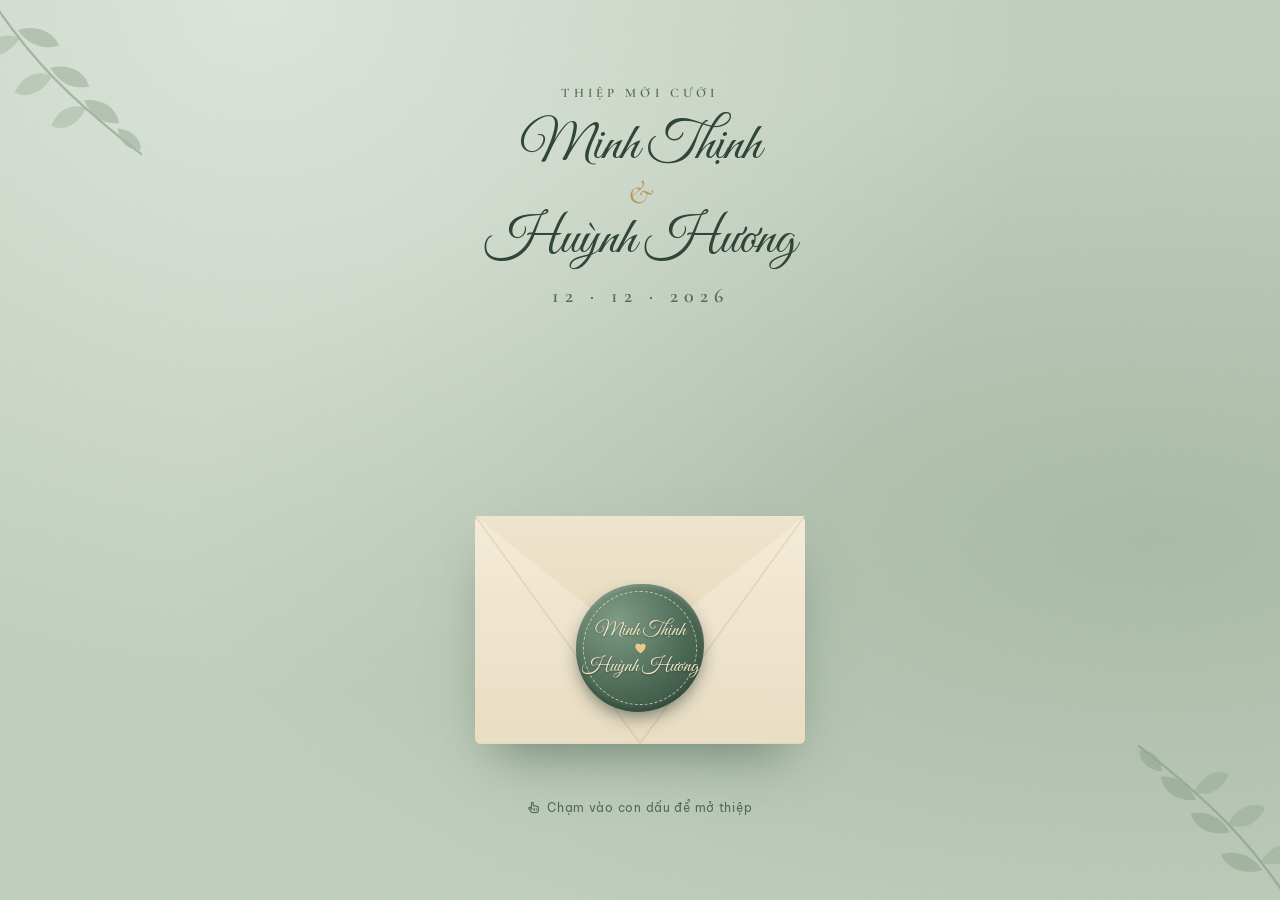
==== commit 266e860a: "Thiết kế lại thiệp cưới theo tông xanh sage – kem - Bìa phong bì mới, dấu sáp ghi "Minh Thịnh ♥ Huỳn" ====
--- a/index.html
+++ b/index.html
@@ -2,19 +2,14 @@
 <html lang="vi">
 
 <head>
+    <meta charset="UTF-8">
+    <meta name="viewport" content="width=device-width, initial-scale=1.0, viewport-fit=cover">
+    <meta name="theme-color" content="#c3d0bf">
     <link rel="icon"
-        href="data:image/svg+xml,%3Csvg xmlns=%22http://www.w3.org/2000/svg%22 viewBox=%220 0 32 32%22%3E%3Crect width=%2232%22 height=%2232%22 rx=%229%22 fill=%22%23fffaf5%22/%3E%3Cpath d=%22M16 26C2 17 3 6 10 6c3 0 5 2 6 4 1-2 3-4 6-4 7 0 8 11-6 20Z%22 fill=%22none%22 stroke=%22%2398576a%22 stroke-width=%221.8%22/%3E%3C/svg%3E">
-    <meta charset="UTF-8">
-    <meta name="viewport" content="width=device-width, initial-scale=1.0">
-
-    <!-- Tiêu đề & Mô tả -->
+        href="data:image/svg+xml,%3Csvg xmlns=%22http://www.w3.org/2000/svg%22 viewBox=%220 0 32 32%22%3E%3Crect width=%2232%22 height=%2232%22 rx=%229%22 fill=%22%23fbf8f1%22/%3E%3Cpath d=%22M16 26C2 17 3 6 10 6c3 0 5 2 6 4 1-2 3-4 6-4 7 0 8 11-6 20Z%22 fill=%22none%22 stroke=%22%234d6b57%22 stroke-width=%221.8%22/%3E%3C/svg%3E">
+
     <title>Minh Thịnh & Huỳnh Hương</title>
-    <meta name="description"
-        content="Chúng mình sắp về chung một nhà! &#10;Sự hiện diện của quý khách là niềm vinh dự cho gia đình !" />
-    <!-- Firebase SDK v9 (Phiên bản Compat giúp tích hợp nhanh) -->
-    <script src="https://www.gstatic.com/firebasejs/9.22.0/firebase-app-compat.js"></script>
-    <script src="https://www.gstatic.com/firebasejs/9.22.0/firebase-firestore-compat.js"></script>
-
+    <meta name="description" content="Chúng mình sắp về chung một nhà! Sự hiện diện của quý khách là niềm vinh dự cho gia đình!" />
 
     <!-- Open Graph / Facebook / Zalo -->
     <meta property="og:type" content="website" />
@@ -26,809 +21,402 @@
     <meta property="og:image:type" content="image/jpeg" />
     <meta property="og:image:width" content="1200" />
     <meta property="og:image:height" content="630" />
-
-    <!-- Twitter -->
     <meta name="twitter:card" content="summary_large_image" />
     <meta name="twitter:title" content="Minh Thịnh & Huỳnh Hương" />
     <meta name="twitter:description" content="Chúng mình sắp về chung một nhà! Rất hân hạnh được đón tiếp quý khách." />
     <meta name="twitter:image" content="https://thinhvm.github.io/thinhhuong/image/DOJ_7215_1.jpg" />
 
-
-    <script src="https://cdn.tailwindcss.com"></script>
-    <script>
-        tailwind.config = {
-            theme: {
-                extend: {
-                    colors: {
-                        brand: {
-                            50: '#fffaf5', 100: '#f8eeee', 200: '#e7cdd0',
-                            300: '#d9b6c0', 400: '#b98696', 500: '#98576a',
-                            600: '#875060', 700: '#76515d', 800: '#603d48', 900: '#51323c',
-                        }
-                    },
-                    fontFamily: {
-                        serif: ['Playfair Display', 'Cormorant Garamond', 'Georgia', 'serif'],
-                        script: ['Alex Brush', 'Dancing Script', 'cursive'],
-                        sans: ['Plus Jakarta Sans', 'Inter', 'sans-serif'],
-                    }
-                }
-            }
-        }
-    </script>
-    <link rel="stylesheet" href="./style.css?v=20261011">
-    <link rel="stylesheet" href="./theme.css?v=20261018-direct2">
-    <script src="./script.js?v=20261018-direct2" defer></script>
-
-    <!-- Google Fonts -->
+    <!-- Fonts -->
     <link rel="preconnect" href="https://fonts.googleapis.com">
     <link rel="preconnect" href="https://fonts.gstatic.com" crossorigin>
     <link
-        href="https://fonts.googleapis.com/css2?family=Great+Vibes&amp;family=Playfair+Display:ital,wght@0,400;0,600;1,400&amp;family=Plus+Jakarta+Sans:wght@400;500;600&amp;display=swap"
+        href="https://fonts.googleapis.com/css2?family=Cormorant+Garamond:ital,wght@0,400;0,500;0,600;0,700;1,400;1,500&family=Great+Vibes&family=Be+Vietnam+Pro:wght@300;400;500;600&display=swap"
         rel="stylesheet">
-    <!-- FontAwesome Icons -->
     <link rel="stylesheet" href="https://cdnjs.cloudflare.com/ajax/libs/font-awesome/6.4.0/css/all.min.css">
+
+    <link rel="preload" as="image" href="image/DOJ_6644_1.webp">
+    <link rel="stylesheet" href="./style.css?v=20261114">
+
+    <!-- Firebase (lưu bút & xác nhận tham dự) -->
+    <script src="https://www.gstatic.com/firebasejs/9.22.0/firebase-app-compat.js" defer></script>
+    <script src="https://www.gstatic.com/firebasejs/9.22.0/firebase-firestore-compat.js" defer></script>
+    <script src="./script.js?v=20261114" defer></script>
 </head>
 
-<body class="relative min-h-screen cover-locked">
-
-    <!-- Lá bay nền -->
-    <div class="falling-leaves" id="fallingLeavesContainer"></div>
-    <!-- Bong bóng bay từ dưới lên -->
-    <div class="floating-balloons" id="balloonsContainer"></div>
-
-    <!-- NHẠC CƯỚI -->
-    <audio id="bgMusic" loop preload="auto">
+<body class="is-locked">
+
+    <!-- SVG sprite dùng chung -->
+    <svg width="0" height="0" style="position:absolute" aria-hidden="true">
+        <defs>
+            <symbol id="branch" viewBox="0 0 120 40">
+                <path d="M4 20 C34 20 60 19 116 20" fill="none" stroke="currentColor" stroke-width="1" stroke-linecap="round" />
+                <g fill="currentColor">
+                    <path d="M22 20c2-7 8-10 13-9-2 6-7 9-13 9z" opacity=".85" />
+                    <path d="M22 20c2 7 8 10 13 9-2-6-7-9-13-9z" opacity=".6" />
+                    <path d="M44 20c2-7 8-10 13-9-2 6-7 9-13 9z" opacity=".85" />
+                    <path d="M44 20c2 7 8 10 13 9-2-6-7-9-13-9z" opacity=".6" />
+                    <path d="M98 20c-2-7-8-10-13-9 2 6 7 9 13 9z" opacity=".85" />
+                    <path d="M98 20c-2 7-8 10-13 9 2-6 7-9 13-9z" opacity=".6" />
+                    <path d="M76 20c-2-7-8-10-13-9 2 6 7 9 13 9z" opacity=".85" />
+                    <path d="M76 20c-2 7-8 10-13 9 2-6 7-9 13-9z" opacity=".6" />
+                    <circle cx="60" cy="20" r="3.2" />
+                </g>
+            </symbol>
+            <symbol id="sprig" viewBox="0 0 80 120">
+                <path d="M40 118 C38 80 30 50 12 6" fill="none" stroke="currentColor" stroke-width="1.2" stroke-linecap="round" />
+                <g fill="currentColor">
+                    <path d="M36 96c-10-2-16-10-15-18 9 2 14 9 15 18z" opacity=".7" />
+                    <path d="M37 92c9-5 18-3 22 3-8 5-16 4-22-3z" opacity=".5" />
+                    <path d="M31 70c-10-3-15-11-13-19 9 3 13 10 13 19z" opacity=".7" />
+                    <path d="M32 66c9-6 18-4 22 2-8 6-16 5-22-2z" opacity=".5" />
+                    <path d="M24 46c-9-4-13-12-10-20 8 4 11 11 10 20z" opacity=".7" />
+                    <path d="M25 42c9-6 17-5 21 1-8 6-15 5-21-1z" opacity=".5" />
+                    <path d="M16 24c-6-4-8-11-5-16 6 3 8 9 5 16z" opacity=".7" />
+                </g>
+            </symbol>
+            <symbol id="heart" viewBox="0 0 32 32">
+                <path d="M16 28C2 18 1 9 6 5c4-3 8-1 10 3 2-4 6-6 10-3 5 4 4 13-10 23Z" />
+            </symbol>
+        </defs>
+    </svg>
+
+    <!-- ============ NHẠC ============ -->
+    <audio id="bgMusic" loop preload="none">
         <source src="music/Ngày Đầu Tiên.mp3" type="audio/mpeg">
     </audio>
-    <button id="musicBtn" title="Bật nhạc" aria-label="Bật nhạc" aria-pressed="false"
-        class="fixed top-5 right-5 z-50 w-12 h-12 rounded-full bg-white/90 shadow-lg text-brand-800 flex items-center justify-center border border-brand-300 hover:bg-brand-100 transition-all duration-300 text-lg">
-        <i id="musicIcon" class="fa-solid fa-music"></i>
+    <button id="musicBtn" class="fab fab-music" type="button" aria-label="Bật nhạc" aria-pressed="false" hidden>
+        <span class="music-disc" aria-hidden="true"><i class="fa-solid fa-music"></i></span>
     </button>
 
-    <!-- Thiệp bìa -->
-    <div id="coverScreen" aria-label="Thiệp mời lễ cưới">
-        <div id="envelopeWrapper" class="envelope-wrapper">
-            <div class="envelope-back" aria-hidden="true"></div>
-            <div id="coverCard" class="cover-card letter-card">
-                <img class="letter-photo" src="image/DOJ_6644_1.webp" alt="Ảnh cưới Minh Thịnh và Huỳnh Hương"
-                    fetchpriority="high" decoding="async">
-                <div class="letter-copy">
-                    <p class="cover-eyebrow">Trân trọng kính mời</p>
-                    <h1 class="cover-names" style="font-size: 42px; line-height: 1.3;">
-                        <span class="groom-name">Minh Thịnh</span>
-                        <span class="ampersand">&amp;</span>
-                        <span class="bride-name">Huỳnh Hương</span>
-                    </h1>
-                    <p class="cover-date" style="font-size: 16px; font-weight: bold; margin: 10px 0;">12 . 12 . 2026</p>
-                </div>
-            </div>
-            <div class="envelope-pocket" aria-hidden="true"></div>
-            <div class="envelope-lid" aria-hidden="true"></div>
-            <div class="envelope-action">
-                <button id="openInvitation" class="seal-button" type="button" aria-label="Mở thiệp cưới"
-                    aria-controls="invitation" aria-expanded="false">
-                    <svg viewBox="0 0 40 40" fill="none" aria-hidden="true">
-                        <path d="M20 32C3 21 5 8 12 8c4 0 6 2 8 5 2-3 4-5 8-5 7 0 9 13-8 24Z" stroke="currentColor"
-                            stroke-width="1.3" />
-                        <path d="M11 21h18" stroke="currentColor" stroke-width=".8" opacity=".5" />
-                    </svg>
+    <!-- ============ BÌA THIỆP ============ -->
+    <div id="cover" class="cover" role="dialog" aria-modal="true" aria-label="Bìa thiệp cưới">
+        <svg class="cover-sprig cover-sprig--tl" aria-hidden="true"><use href="#sprig" /></svg>
+        <svg class="cover-sprig cover-sprig--br" aria-hidden="true"><use href="#sprig" /></svg>
+
+        <div class="cover-head">
+            <p class="eyebrow">Thiệp mời cưới</p>
+            <h1 class="cover-names">
+                <span>Minh Thịnh</span>
+                <em>&amp;</em>
+                <span>Huỳnh Hương</span>
+            </h1>
+            <p class="cover-date">12 &middot; 12 &middot; 2026</p>
+        </div>
+
+        <div class="envelope" id="envelope">
+            <div class="env-back"></div>
+            <div class="env-letter">
+                <img src="image/DOJ_6644_1.webp" alt="" decoding="async" fetchpriority="high">
+                <div class="env-letter-copy">
+                    <span>Save the date</span>
+                    <strong>Minh Thịnh <svg class="seal-heart" aria-hidden="true"><use href="#heart" /></svg> Huỳnh Hương</strong>
+                </div>
+            </div>
+            <div class="env-pocket"></div>
+            <div class="env-flap"></div>
+            <button id="openBtn" class="seal" type="button" aria-label="Mở thiệp cưới">
+                <span class="seal-ring"></span>
+                <span class="seal-text">
+                    <span>Minh Thịnh</span>
+                    <svg class="seal-heart" aria-hidden="true"><use href="#heart" /></svg>
+                    <span>Huỳnh Hương</span>
+                </span>
+            </button>
+        </div>
+
+        <p class="cover-hint"><i class="fa-regular fa-hand-pointer"></i> Chạm vào con dấu để mở thiệp</p>
+    </div>
+
+    <!-- ============ NỘI DUNG THIỆP ============ -->
+    <main id="invitation" class="invitation" inert aria-hidden="true">
+
+        <!-- HERO -->
+        <section class="sheet hero" id="top" tabindex="-1">
+            <svg class="corner corner--tl" aria-hidden="true"><use href="#sprig" /></svg>
+            <svg class="corner corner--tr" aria-hidden="true"><use href="#sprig" /></svg>
+
+            <p class="eyebrow" data-reveal="down">The Wedding Of</p>
+            <h2 class="hero-names">
+                <span class="script" data-reveal="left">Minh Thịnh</span>
+                <span class="hero-amp" data-reveal="zoom" data-delay="150">&amp;</span>
+                <span class="script" data-reveal="right" data-delay="250">Huỳnh Hương</span>
+            </h2>
+
+            <figure class="arch-frame hero-photo" data-reveal="img">
+                <img src="image/Cong1.webp" alt="Ảnh cưới Minh Thịnh và Huỳnh Hương" decoding="async">
+            </figure>
+
+            <p class="hero-quote" data-reveal="up">“Chúng mình sắp về chung một nhà!”</p>
+
+            <div class="date-block" data-reveal="up">
+                <span class="db-month">Tháng 12</span>
+                <div class="db-row">
+                    <span class="db-side">Thứ Bảy</span>
+                    <span class="db-day">12</span>
+                    <span class="db-side">10:30</span>
+                </div>
+                <span class="db-year">Năm 2026</span>
+            </div>
+            <p class="lunar" data-reveal="up">(Nhằm ngày 04 tháng 11 năm Bính Ngọ)</p>
+        </section>
+
+        <!-- LỜI MỞ ĐẦU -->
+        <section class="sheet story">
+            <div class="sec-head">
+                <p class="eyebrow" data-reveal="up">Our Story</p>
+                <h2 class="sec-title" data-reveal="up">Một hành trình mới<br>đang bắt đầu</h2>
+                <svg class="divider" data-reveal="zoom" aria-hidden="true"><use href="#branch" /></svg>
+            </div>
+            <p class="lead" data-reveal="up">“Hôn nhân là chuyện cả đời, yêu người vừa ý, cưới người mình thương...”</p>
+            <div class="story-photos">
+                <figure class="polaroid polaroid--l" data-reveal="left"><img src="image/DOJ_6641_1.webp" alt="Khoảnh khắc của dâu rể" loading="lazy"></figure>
+                <figure class="polaroid polaroid--r" data-reveal="right" data-delay="150"><img src="image/DOJ_6479_1.webp" alt="Khoảnh khắc của dâu rể" loading="lazy"></figure>
+            </div>
+        </section>
+
+        <!-- GIA ĐÌNH & CÔ DÂU CHÚ RỂ -->
+        <section class="sheet couple">
+            <div class="sec-head">
+                <p class="eyebrow" data-reveal="up">Thông tin lễ cưới</p>
+                <h2 class="sec-title" data-reveal="up">Trân trọng báo tin</h2>
+                <svg class="divider" data-reveal="zoom" aria-hidden="true"><use href="#branch" /></svg>
+            </div>
+
+            <div class="families">
+                <div class="family" data-reveal="left">
+                    <p class="family-label">Nhà Trai</p>
+                    <p>Ông <strong>Võ Văn Đông</strong></p>
+                    <p>Bà <strong>Nguyễn Thị Trang</strong></p>
+                    <p class="family-addr">Khóm 25, Phường Giá Rai, Tỉnh Cà Mau</p>
+                </div>
+                <span class="families-line" aria-hidden="true"></span>
+                <div class="family" data-reveal="right">
+                    <p class="family-label">Nhà Gái</p>
+                    <p>Ông <strong>Nguyễn Đàm</strong></p>
+                    <p>Bà <strong>Phan Thị Diệp</strong></p>
+                    <p class="family-addr">Thôn Cát Thành, Xã Cát Tiến, Tỉnh Gia Lai</p>
+                </div>
+            </div>
+
+            <p class="announce" data-reveal="up">Trân trọng báo tin lễ thành hôn của con chúng tôi</p>
+
+            <div class="people">
+                <button type="button" class="person" data-lightbox="image/DOJ_5786_1.webp" data-reveal="left">
+                    <span class="arch-frame person-photo"><img src="image/DOJ_5786_1.webp" alt="Chú rể Minh Thịnh" loading="lazy"></span>
+                    <span class="person-role">Chú rể</span>
+                    <span class="person-name script">Minh Thịnh</span>
                 </button>
-                <p class="cover-hint">Chạm dấu sáp để mở thiệp</p>
-            </div>
-        </div>
-
-    </div>
-    <!-- NỘI DUNG THIỆP -->
-    <main id="invitation" inert aria-hidden="true"
-        class="invitation max-w-xl mx-auto px-4 py-8 space-y-12 opacity-0 transition-opacity duration-1000">
-
-        <section tabindex="-1" id="invitationHeading"
-            class="hero bg-[#fbf8f3] rounded-3xl p-6 md:p-10 card-shadow border border-brand-200 text-center relative overflow-hidden paper-bg">
-            <div class="hero-content relative z-10 space-y-4">
-                <div class="small-title tracking-[0.3em] uppercase text-xs font-medium text-brand-600 font-serif">
-                    THE WEDDING OF
-                </div>
-
-                <div class="space-y-2">
-                    <div class="space-y-2">
-                        <!-- Tên Chú Rể-->
-                        <div class="text-left pl-2 sm:pl-4">
-                            <h2
-                                class="font-wedding text-4xl sm:text-5xl text-rose-950 font-medium tracking-wider inline-block drop-shadow-md leading-snug">
-                                Minh Thịnh
-                            </h2>
-                        </div>
-
-                        <!-- Biểu tượng Trái tim-->
-                        <div class="relative z-10 flex items-center justify-center py-1">
-                            <span
-                                class="text-2xl sm:text-3xl text-rose-500 animate-pulse hover:scale-125 transition-transform duration-300 inline-block">
-                                💖
-                            </span>
-                        </div>
-
-                        <!-- Tên Cô Dâu -->
-                        <div class="text-right pr-2 sm:pr-4">
-                            <h2
-                                class="font-wedding text-4xl sm:text-5xl text-rose-950 font-medium tracking-wider inline-block drop-shadow-md leading-snug">
-                                Huỳnh Hương
-                            </h2>
-                        </div>
-                    </div>
-                </div> 
-
-                <!-- Khung Ảnh (Căn giữa) -->
-                <div
-                    class="relative max-w-[280px] sm:max-w-[320px] mx-auto my-6 p-2 bg-[#fbf8f3] border-2 border-[#ceaf8d]/60 shadow-md rounded-2xl">
-                    <div class="relative w-full p-1.5 border border-[#ceaf8d]/40 rounded-xl">
-                        <div class="w-full aspect-[3/4] overflow-hidden"
-                            style="mask-image: url('data:image/svg+xml;utf8,<svg xmlns=%22http://www.w3.org/2000/svg%22 viewBox=%220 0 100 130%22><path d=%22M15 0 C15 8 5 8 5 15 L5 115 C5 122 15 122 15 130 L85 130 C85 122 95 122 95 115 L95 15 C95 8 85 8 85 0 Z%22 fill=%22black%22/></svg>'); mask-size: 100% 100%; -webkit-mask-image: url('data:image/svg+xml;utf8,<svg xmlns=%22http://www.w3.org/2000/svg%22 viewBox=%220 0 100 130%22><path d=%22M15 0 C15 8 5 8 5 15 L5 115 C5 122 15 122 15 130 L85 130 C85 122 95 122 95 115 L95 15 C95 8 85 8 85 0 Z%22 fill=%22black%22/></svg>'); -webkit-mask-size: 100% 100%;">
-                            <img src="image/Cong1.webp" alt="Ảnh cưới Minh Thịnh & Huỳnh Hương"
-                                class="w-full h-full object-cover transform hover:scale-105 transition-transform duration-700 ease-in-out" />
-                        </div>
-                    </div>
-                </div>
-
-                <!-- Các đoạn Text phía dưới (Căn giữa chuẩn) -->
-                <p class="hero-subtitle italic text-xs text-brand-600">"Chúng mình sắp về chung một nhà!"</p>
-
-                <div class="cover-lunar text-lg font-bold tracking-wider text-brand-800 uppercase">12.12.2026</div>
-                <p class="lunar text-xs text-brand-600 uppercase font-medium tracking-wider">
-                    ( Ngày 04 Tháng 11 năm Bính Ngọ)
-                </p>
-            </div>
-        </section>
-
-        <!-- OUR STORY SECTION -->
-        <section
-            class="section story bg-[#fbf8f3] rounded-3xl p-6 md:p-8 card-shadow border border-brand-200 text-center space-y-6">
-            <div class="ornament text-brand-500 text-xl">❦</div>
-            <div class="section-title text-xs uppercase tracking-widest text-brand-600 font-bold">OUR STORY</div>
-            <h2 class="font-script text-3xl md:text-5xl text-brand-900 font-normal leading-relaxed py-2 drop-shadow-sm">
-                Một hành trình mới<br>đang bắt đầu
-            </h2>
-
-            <p class="description text-sm leading-relaxed text-brand-700 max-w-md mx-auto italic">"Hôn nhân là chuyện cả
-                đời, yêu người vừa ý, cưới người mình thương..."</p>
-        </section>
-
-        <!-- THÔNG TIN LỄ CƯỚI -->
-        <section
-            class="section couple bg-[#fbf8f3] rounded-3xl p-6 md:p-8 card-shadow border border-brand-200 relative overflow-hidden">
-            <div class="text-center space-y-6 relative z-10">
-                <div class="text-xs uppercase tracking-widest text-brand-600 font-bold">THÔNG TIN LỄ CƯỚI</div>
-
-                <div class="grid grid-cols-2 gap-4 text-xs text-brand-800 border-b border-brand-200 pb-6">
-                    <div class="space-y-1">
-                        <p class="text-brand-500 italic uppercase tracking-wider font-semibold">Nhà Trai</p>
-                        <p class="font-semibold">Ông: Võ Văn Đông</p>
-                        <p class="font-semibold">Bà: Nguyễn Thị Trang</p>
-                        <p class="text-[10px] text-brand-600 pt-1">Khóm 25, Phường Giá Rai, Tỉnh Cà Mau</p>
-                    </div>
-                    <div class="space-y-1">
-                        <p class="text-brand-500 italic uppercase tracking-wider font-semibold">Nhà Gái</p>
-                        <p class="font-semibold">Ông: Nguyễn Đàm</p>
-                        <p class="font-semibold">Bà: Phan Thị Diệp</p>
-                        <p class="text-[10px] text-brand-600 pt-1">Thôn Cát Thành, Xã Cát Tiến, Tỉnh Gia Lai</p>
-                    </div>
-                </div>
-
-                <div class="text-xs text-brand-600 uppercase tracking-wider">TRÂN TRỌNG BÁO TIN LỄ THÀNH HÔN CỦA CON
-                    CHÚNG TÔI</div>
-
-                <div class="max-w-xl mx-auto space-y-4">
-                    <div class="grid grid-cols-2 gap-2 sm:gap-4 relative items-center">
-                        <div class="text-center space-y-0.5 px-2">
-                            <span
-                                class="text-[11px] uppercase tracking-widest text-rose-500 font-semibold block text-center">CHÚ
-                                RỂ</span>
-                            <h2
-                                class="font-script text-3xl sm:text-4xl text-gray-800 leading-tight text-center max-w-[120px] sm:max-w-none mx-auto break-words">
-                                Minh Thịnh</h2>
-                        </div>
-                        <div
-                            class="absolute left-1/2 top-1/2 -translate-x-1/2 -translate-y-1/2 pointer-events-none z-10 flex justify-center items-center">
-                            <span class="text-rose-500 text-2xl sm:text-3xl animate-pulse">♥</span>
-                        </div>
-                        <div class="text-center space-y-0.5 px-2">
-                            <span
-                                class="text-[11px] uppercase tracking-widest text-rose-500 font-semibold block text-center">CÔ
-                                DÂU</span>
-                            <h2
-                                class="font-script text-3xl sm:text-4xl text-gray-800 leading-tight text-center max-w-[120px] sm:max-w-none mx-auto break-words">
-                                Huỳnh Hương</h2>
-                        </div>
-                    </div>
-
-                    <div class="grid grid-cols-2 gap-4 sm:gap-6 pt-3">
-                        <!-- Chú rể -->
-                        <div class="relative group cursor-pointer" onclick="openLightbox('image/DOJ_5786_1.webp')">
-                            <div
-                                class="relative overflow-hidden rounded-t-full shadow-md border-2 border-rose-200/80 p-1 bg-white transition-all duration-300 group-hover:shadow-xl group-hover:border-rose-400">
-                                <div class="overflow-hidden rounded-t-full aspect-[3/4]">
-                                    <img src="image/DOJ_5786_1.webp" alt="Chú rể Minh Thịnh" loading="lazy"
-                                        class="w-full h-full object-cover group-hover:scale-110 transition-transform duration-700">
-                                </div>
-                            </div>
-                        </div>
-
-                        <!-- Cô dâu -->
-                        <div class="relative group cursor-pointer" onclick="openLightbox('image/DOJ_5795_1.webp')">
-                            <div
-                                class="relative overflow-hidden rounded-t-full shadow-md border-2 border-rose-200/80 p-1 bg-white transition-all duration-300 group-hover:shadow-xl group-hover:border-rose-400">
-                                <div class="overflow-hidden rounded-t-full aspect-[3/4]">
-                                    <img src="image/DOJ_5795_1.webp" alt="Cô dâu Huỳnh Hương" loading="lazy"
-                                        class="w-full h-full object-cover group-hover:scale-110 transition-transform duration-700">
-                                </div>
-                            </div>
-                        </div>
-                    </div>
-                </div>
-
-                <div class="pt-6 border-t border-brand-200 space-y-2 text-xs text-brand-800">
-                    <p class="uppercase tracking-wider">LỄ THÀNH HÔN ĐƯỢC CỬ HÀNH TẠI TƯ GIA</p>
-                    <p class="text-brand-600">VÀO LÚC</p>
-
-                    <div
-                        class="flex items-center justify-center space-x-2 text-base sm:text-lg font-extrabold text-brand-600 pt-1">
-                        <span>THỨ
-                            BẢY</span><span>|</span><span>12</span><span>.</span><span>12</span><span>.</span><span>2026</span>
-                    </div>
-                    <p class="text-[11px] text-brand-600 italic">(Ngày 04 tháng 11 năm Bính Ngọ)</p>
-                </div>
-            </div>
-        </section>
-
-        <!-- ALBUM ẢNH CƯỚI -->
-        <section
-            class="section album bg-[#fbf8f3] rounded-3xl py-8 px-4 card-shadow border border-brand-200 text-center space-y-6 overflow-hidden">
-            <div class="text-xs uppercase tracking-[0.2em] text-brand-600 font-bold font-serif">ALBUM ẢNH</div>
-            <h2 class="album-title">Những khoảnh khắc<br>của chúng mình</h2>
-
-
-            <div
-                class="album-carousel-container relative w-full my-6 min-h-[380px] sm:min-h-[440px] flex items-center justify-center">
-                <!-- Nút Prev -->
-                <button
-                    class="carousel-btn prev-btn absolute left-1 sm:left-2 z-30 w-8 h-8 sm:w-10 sm:h-10 rounded-full bg-white/70 shadow hover:bg-white flex items-center justify-center text-brand-800 transition"
-                    aria-label="Ảnh trước" onclick="prevSlide(event)">
-                    <i class="fa-solid fa-chevron-left text-sm"></i>
+                <span class="people-heart" data-reveal="zoom" data-delay="200" aria-hidden="true"><svg><use href="#heart" /></svg></span>
+                <button type="button" class="person" data-lightbox="image/DOJ_5795_1.webp" data-reveal="right">
+                    <span class="arch-frame person-photo"><img src="image/DOJ_5795_1.webp" alt="Cô dâu Huỳnh Hương" loading="lazy"></span>
+                    <span class="person-role">Cô dâu</span>
+                    <span class="person-name script">Huỳnh Hương</span>
                 </button>
-
-                <div class="carousel-track relative w-full h-[360px] sm:h-[420px] flex items-center justify-center">
-
-                    <div class="carousel-card" onclick="onCardClick(0)">
-                        <div class="card-inner">
-                            <img src="image/ANH BAN (4)_1.webp" alt="Wedding Photo 1" loading="lazy">
-                            <div class="card-caption">
-                                <p class="font-script text-xl text-brand-800">Save The Date</p>
-                                <p class="text-[9px] uppercase tracking-widest text-brand-600">Minh Thịnh &amp; Huỳnh
-                                    Hương</p>
-                            </div>
-                        </div>
-                    </div>
-
-                    <div class="carousel-card" onclick="onCardClick(1)">
-                        <div class="card-inner">
-                            <img src="image/DOJ_5889_1.webp" alt="Wedding Photo 2" loading="lazy">
-                            <div class="card-caption">
-                                <p class="font-script text-xl text-brand-800">Save The Date</p>
-                                <p class="text-[9px] uppercase tracking-widest text-brand-600">Minh Thịnh &amp; Huỳnh
-                                    Hương</p>
-                            </div>
-                        </div>
-                    </div>
-
-                    <div class="carousel-card" onclick="onCardClick(2)">
-                        <div class="card-inner">
-                            <img src="image/ANH BAN (1)_1.webp" alt="Wedding Photo 3" loading="lazy">
-                            <div class="card-caption">
-                                <p class="font-script text-xl text-brand-800">Save The Date</p>
-                                <p class="text-[9px] uppercase tracking-widest text-brand-600">Minh Thịnh &amp; Huỳnh
-                                    Hương</p>
-                            </div>
-                        </div>
-                    </div>
-
-                    <div class="carousel-card" onclick="onCardClick(3)">
-                        <div class="card-inner">
-                            <img src="image/DOJ_6227_1.webp" alt="Wedding Photo 4" loading="lazy">
-                            <div class="card-caption">
-                                <p class="font-script text-xl text-brand-800">Save The Date</p>
-                                <p class="text-[9px] uppercase tracking-widest text-brand-600">Minh Thịnh &amp; Huỳnh
-                                    Hương</p>
-                            </div>
-                        </div>
-                    </div>
-
-                    <div class="carousel-card" onclick="onCardClick(4)">
-                        <div class="card-inner">
-                            <img src="image/DOJ_6851_1.webp" alt="Wedding Photo 5" loading="lazy">
-                            <div class="card-caption">
-                                <p class="font-script text-xl text-brand-800">Save The Date</p>
-                                <p class="text-[9px] uppercase tracking-widest text-brand-600">Minh Thịnh &amp; Huỳnh
-                                    Hương</p>
-                            </div>
-                        </div>
-                    </div>
-
-                    <div class="carousel-card" onclick="onCardClick(5)">
-                        <div class="card-inner">
-                            <img src="image/DOJ_7032_1.webp" alt="Wedding Photo 6" loading="lazy">
-                            <div class="card-caption">
-                                <p class="font-script text-xl text-brand-800">Save The Date</p>
-                                <p class="text-[9px] uppercase tracking-widest text-brand-600">Minh Thịnh &amp; Huỳnh
-                                    Hương</p>
-                            </div>
-                        </div>
-                    </div>
-
-                    <div class="carousel-card" onclick="onCardClick(6)">
-                        <div class="card-inner">
-                            <img src="image/DOJ_6149_1.webp" alt="Wedding Photo 7" loading="lazy">
-                            <div class="card-caption">
-                                <p class="font-script text-xl text-brand-800">Save The Date</p>
-                                <p class="text-[9px] uppercase tracking-widest text-brand-600">Minh Thịnh &amp; Huỳnh
-                                    Hương</p>
-                            </div>
-                        </div>
-                    </div>
-
-                    <div class="carousel-card" onclick="onCardClick(7)">
-                        <div class="card-inner">
-                            <img src="image/DOJ_7271_1.webp" alt="Wedding Photo 8" loading="lazy">
-                            <div class="card-caption">
-                                <p class="font-script text-xl text-brand-800">Save The Date</p>
-                                <p class="text-[9px] uppercase tracking-widest text-brand-600">Minh Thịnh &amp; Huỳnh
-                                    Hương</p>
-                            </div>
-                        </div>
-                    </div>
-
-                    <div class="carousel-card" onclick="onCardClick(8)">
-                        <div class="card-inner">
-                            <img src="image/DOJ_7063_1.webp" alt="Wedding Photo 9" loading="lazy">
-                            <div class="card-caption">
-                                <p class="font-script text-xl text-brand-800">Save The Date</p>
-                                <p class="text-[9px] uppercase tracking-widest text-brand-600">Minh Thịnh &amp; Huỳnh
-                                    Hương</p>
-                            </div>
-                        </div>
-                    </div>
-
-                </div>
-
-                <!-- Nút Next -->
-                <button
-                    class="carousel-btn next-btn absolute right-1 sm:right-2 z-30 w-8 h-8 sm:w-10 sm:h-10 rounded-full bg-white/70 shadow hover:bg-white flex items-center justify-center text-brand-800 transition"
-                    aria-label="Ảnh tiếp theo" onclick="nextSlide(event)">
-                    <i class="fa-solid fa-chevron-right text-sm"></i>
-                </button>
-            </div>
-
-            <div class="carousel-dots flex justify-center items-center space-x-2 pt-2" id="carouselDots"></div>
-
-        </section>
-
-        <!-- LIGHTBOX MODAL -->
-        <div class="lightbox-overlay" id="lightbox" role="dialog" aria-modal="true" aria-label="Ảnh cưới phóng lớn"
-            aria-hidden="true" onclick="closeLightbox(event)">
-            <button class="lightbox-btn close-btn" aria-label="Đóng ảnh" onclick="closeLightboxForce()">&times;</button>
-            <button class="lightbox-btn prev-btn" aria-label="Ảnh trước"
-                onclick="changeImage(-1, event)">&#10094;</button>
-            <div class="lightbox-content">
-                <img id="lightboximage" src="" alt="Zoomed Wedding Photo">
-            </div>
-            <button class="lightbox-btn next-btn" aria-label="Ảnh tiếp theo"
-                onclick="changeImage(1, event)">&#10095;</button>
-        </div>
-
-        <!-- NGÀY CƯỚI & TIỆC CƯỚI -->
-        <section
-            class="section wedding-day bg-[#fbf8f3] rounded-3xl p-6 md:p-8 card-shadow border border-brand-200 text-center space-y-6 relative overflow-hidden">
-            <div class="text-xs uppercase tracking-widest text-brand-600 font-bold">THÔNG TIN TIỆC CƯỚI</div>
-            <h2 class="font-cormorant text-2xl md:text-3xl font-bold text-brand-900">TIỆC CƯỚI SẼ DIỄN RA VÀO LÚC</h2>
-
-            <div
-                class="flex items-center justify-center space-x-2 text-base sm:text-lg font-extrabold text-brand-600 pt-1">
-                <span>THỨ
-                    BẢY</span><span>|</span><span>12</span><span>.</span><span>12</span><span>.</span><span>2026</span>
-            </div>
-
-            <p class="text-xs text-brand-600 italic">( NGÀY 04 THÁNG 11 NĂM BÍNH NGỌ )</p>
-
-            <div class="flex justify-center space-x-8 text-xs text-brand-700 py-2">
-                <div>
-                    <span class="block text-brand-500 uppercase">ĐÓN KHÁCH</span>
-                    <strong class="text-sm font-bold text-brand-900">10:30</strong>
-                </div>
-                <div class="border-r border-brand-300"></div>
-                <div>
-                    <span class="block text-brand-500 uppercase">KHAI TIỆC</span>
-                    <strong class="text-sm font-bold text-brand-900">11:00</strong>
-                </div>
-            </div>
-
-            <!-- Widget Lịch -->
-            <div class="bg-[#5c4d42] text-amber-50 rounded-2xl p-5 max-w-sm mx-auto shadow-inner space-y-3">
-                <div class="font-script text-2xl text-amber-100 text-center">Tháng 12 / 2026</div>
-
-                <div class="grid grid-cols-7 gap-1 text-center text-xs font-semibold border-b border-amber-200/20 pb-2">
+            </div>
+
+            <div class="ceremony" data-reveal="up">
+                <p class="ceremony-title">Lễ thành hôn được cử hành tại tư gia</p>
+                <p class="ceremony-time">Thứ Bảy <span>|</span> 12.12.2026</p>
+                <p class="lunar">(Ngày 04 tháng 11 năm Bính Ngọ)</p>
+            </div>
+        </section>
+
+        <!-- ẢNH TOÀN KHỔ -->
+        <figure class="banner" data-reveal="img">
+            <img src="image/Cong2.webp" alt="Ảnh cưới Minh Thịnh và Huỳnh Hương" loading="lazy">
+            <figcaption><span class="script">Forever &amp; Always</span></figcaption>
+        </figure>
+
+        <!-- TIỆC CƯỚI & LỊCH -->
+        <section class="sheet party">
+            <div class="sec-head">
+                <p class="eyebrow" data-reveal="up">Thông tin tiệc cưới</p>
+                <h2 class="sec-title" data-reveal="up">Tiệc cưới diễn ra vào lúc</h2>
+                <svg class="divider" data-reveal="zoom" aria-hidden="true"><use href="#branch" /></svg>
+            </div>
+
+            <div class="times" data-reveal="up">
+                <div><span>Đón khách</span><strong>10:30</strong></div>
+                <i aria-hidden="true"></i>
+                <div><span>Khai tiệc</span><strong>11:00</strong></div>
+            </div>
+            <p class="ceremony-time" data-reveal="up">Thứ Bảy <span>|</span> 12.12.2026</p>
+            <p class="lunar" data-reveal="up">(Ngày 04 tháng 11 năm Bính Ngọ)</p>
+
+            <div class="calendar" data-reveal="zoom">
+                <p class="cal-title script">Tháng 12 · 2026</p>
+                <div class="cal-grid cal-week" aria-hidden="true">
                     <span>T2</span><span>T3</span><span>T4</span><span>T5</span><span>T6</span><span>T7</span><span>CN</span>
                 </div>
-
-                <div class="grid grid-cols-7 gap-1 text-center text-xs">
-                    <span></span>
-                    <div class="flex flex-col items-center py-0.5"><span class="font-bold">1</span><span
-                            class="text-[9px] opacity-60">23/10</span></div>
-                    <div class="flex flex-col items-center py-0.5"><span class="font-bold">2</span><span
-                            class="text-[9px] opacity-60">24</span></div>
-                    <div class="flex flex-col items-center py-0.5"><span class="font-bold">3</span><span
-                            class="text-[9px] opacity-60">25</span></div>
-                    <div class="flex flex-col items-center py-0.5"><span class="font-bold">4</span><span
-                            class="text-[9px] opacity-60">26</span></div>
-                    <div class="flex flex-col items-center py-0.5"><span class="font-bold">5</span><span
-                            class="text-[9px] opacity-60">27</span></div>
-                    <div class="flex flex-col items-center py-0.5"><span class="font-bold">6</span><span
-                            class="text-[9px] opacity-60">28</span></div>
-                    <div class="flex flex-col items-center py-0.5"><span class="font-bold">7</span><span
-                            class="text-[9px] opacity-60">29</span></div>
-                    <div class="flex flex-col items-center py-0.5"><span class="font-bold">8</span><span
-                            class="text-[9px] opacity-60">30</span></div>
-                    <div class="flex flex-col items-center py-0.5"><span class="font-bold">9</span><span
-                            class="text-[9px] opacity-60">1/11</span></div>
-                    <div class="flex flex-col items-center py-0.5"><span class="font-bold">10</span><span
-                            class="text-[9px] opacity-60">2</span></div>
-                    <div class="flex flex-col items-center py-0.5"><span class="font-bold">11</span><span
-                            class="text-[9px] opacity-60">3</span></div>
-
-                    <div class="flex flex-col items-center justify-center">
-                        <div
-                            class="w-8 h-8 rounded-full bg-white text-brand-900 flex flex-col items-center justify-center font-bold shadow-md">
-                            <span class="text-xs leading-none">12</span>
-                            <span class="text-[8px] leading-none text-red-600 font-normal">4/11</span>
-                        </div>
-                    </div>
-
-                    <div class="flex flex-col items-center py-0.5"><span class="font-bold">13</span><span
-                            class="text-[9px] opacity-60">5</span></div>
-                    <div class="flex flex-col items-center py-0.5"><span class="font-bold">14</span><span
-                            class="text-[9px] opacity-60">6</span></div>
-                    <div class="flex flex-col items-center py-0.5"><span class="font-bold">15</span><span
-                            class="text-[9px] opacity-60">7</span></div>
-                    <div class="flex flex-col items-center py-0.5"><span class="font-bold">16</span><span
-                            class="text-[9px] opacity-60">8</span></div>
-                    <div class="flex flex-col items-center py-0.5"><span class="font-bold">17</span><span
-                            class="text-[9px] opacity-60">9</span></div>
-                    <div class="flex flex-col items-center py-0.5"><span class="font-bold">18</span><span
-                            class="text-[9px] opacity-60">10</span></div>
-                    <div class="flex flex-col items-center py-0.5"><span class="font-bold">19</span><span
-                            class="text-[9px] opacity-60">11</span></div>
-                    <div class="flex flex-col items-center py-0.5"><span class="font-bold">20</span><span
-                            class="text-[9px] opacity-60">12</span></div>
-                    <div class="flex flex-col items-center py-0.5"><span class="font-bold">21</span><span
-                            class="text-[9px] opacity-60">13</span></div>
-                    <div class="flex flex-col items-center py-0.5"><span class="font-bold">22</span><span
-                            class="text-[9px] opacity-60">14</span></div>
-                    <div class="flex flex-col items-center py-0.5"><span class="font-bold">23</span><span
-                            class="text-[9px] opacity-60">15</span></div>
-                    <div class="flex flex-col items-center py-0.5"><span class="font-bold">24</span><span
-                            class="text-[9px] opacity-60">16</span></div>
-                    <div class="flex flex-col items-center py-0.5"><span class="font-bold">25</span><span
-                            class="text-[9px] opacity-60">17</span></div>
-                    <div class="flex flex-col items-center py-0.5"><span class="font-bold">26</span><span
-                            class="text-[9px] opacity-60">18</span></div>
-                    <div class="flex flex-col items-center py-0.5"><span class="font-bold">27</span><span
-                            class="text-[9px] opacity-60">19</span></div>
-                    <div class="flex flex-col items-center py-0.5"><span class="font-bold">28</span><span
-                            class="text-[9px] opacity-60">20</span></div>
-                    <div class="flex flex-col items-center py-0.5"><span class="font-bold">29</span><span
-                            class="text-[9px] opacity-60">21</span></div>
-                    <div class="flex flex-col items-center py-0.5"><span class="font-bold">30</span><span
-                            class="text-[9px] opacity-60">22</span></div>
-                    <div class="flex flex-col items-center py-0.5"><span class="font-bold">31</span><span
-                            class="text-[9px] opacity-60">23</span></div>
-                </div>
-            </div>
-        </section>
-
-        <!-- ĐỊA ĐIỂM & BẢN ĐỒ -->
-        <section
-            class="section location bg-[#fbf8f3] rounded-3xl p-6 md:p-8 card-shadow border border-brand-200 text-center space-y-4">
-            <div class="text-xs uppercase tracking-widest text-brand-600 font-bold">TIỆC CƯỚI SẼ TỔ CHỨC TẠI</div>
-
-
-            <h2 class="font-cormorant text-2xl md:text-3xl font-bold text-brand-900">NHÀ HÀNG TIỆC CƯỚI PHƯƠNG LOAN</h2>
-
-            <div
-                class="flex items-center justify-center space-x-2 text-base sm:text-lg font-extrabold text-brand-600 pt-1">
-                <span>Thôn Thắng Kiên, xã Đề Gi, tỉnh Gia Lai</span>
-            </div>
-
-
-            <div class="rounded-2xl overflow-hidden border border-brand-200 shadow-sm relative my-4 bg-gray-100">
-                <iframe
+                <div class="cal-grid" id="calendarDays" role="list" aria-label="Lịch tháng 12 năm 2026"></div>
+            </div>
+
+            <div class="countdown" id="countdown" data-reveal="up" aria-label="Đếm ngược đến ngày cưới">
+                <div><strong data-cd="d">00</strong><span>Ngày</span></div>
+                <div><strong data-cd="h">00</strong><span>Giờ</span></div>
+                <div><strong data-cd="m">00</strong><span>Phút</span></div>
+                <div><strong data-cd="s">00</strong><span>Giây</span></div>
+            </div>
+        </section>
+
+        <!-- ĐỊA ĐIỂM -->
+        <section class="sheet location">
+            <div class="sec-head">
+                <p class="eyebrow" data-reveal="up">Địa điểm tổ chức</p>
+                <h2 class="sec-title" data-reveal="up">Nhà hàng tiệc cưới<br>Phương Loan</h2>
+                <svg class="divider" data-reveal="zoom" aria-hidden="true"><use href="#branch" /></svg>
+            </div>
+            <p class="address" data-reveal="up"><i class="fa-solid fa-location-dot"></i> Thôn Thắng Kiên, xã Đề Gi, tỉnh Gia Lai</p>
+            <div class="map" data-reveal="zoom">
+                <iframe title="Bản đồ nhà hàng tiệc cưới Phương Loan"
                     src="https://www.google.com/maps/embed?pb=!1m18!1m12!1m3!1d3886.726888463991!2d109.1857867!3d14.1017949!2m3!1f0!2f0!3f0!3m2!1i1024!2i768!4f13.1!3m3!1m2!1s0x316f491e66387e9d%3A0xc69c0ad102718b64!2zTmjDoCBow6BuZyB0aeG7h2MgY8aw4bubaSBQaMawxqFuZyBMb2FuIDIsIDQ1MlErVjhILCDEkFQ2NDAs An Nhơn, Hoài Nhơn, Gia Lai, Việt Nam!5e0!3m2!1svi!2svn!4v1710000000000!5m2!1svi!2svn"
-                    width="100%" height="250" style="border:0; border-radius: 12px;" allowfullscreen="" loading="lazy"
-                    referrerpolicy="no-referrer-when-downgrade">
-                </iframe>
-            </div>
-
-            <div class="text-center pt-2">
-                <a href="https://www.google.com/maps/place/Nh%C3%A0+h%C3%A0ng+ti%E1%BB%87c+c%C6%B0%E1%BB%9Bi+Ph%C6%B0%C6%A1ng+Loan+2/@14.1017953,109.1844103,17z/data=!3m1!4b1!4m6!3m5!1s0x316f491e66387e9d:0xc69c0ad102718b64!8m2!3d14.1017949!4d109.1883617!16s%2Fg%2F11sk857y5d"
-                    target="_blank"
-                    class="inline-block px-6 py-2.5 bg-[#5c4d42] hover:bg-[#4e372b] text-white text-xs uppercase tracking-wider rounded-full shadow font-medium transition-all">
-                    <i class="fa-solid fa-location-arrow mr-1.5"></i> XEM CHỈ ĐƯỜNG
-                </a>
-            </div>
-        </section>
-
-        <!-- NÚT MỪNG CƯỚI FLOATING -->
-        <button id="floatingGiftBtn" onclick="toggleGiftModal()" title="Mừng cưới"
-            class="fixed bottom-6 right-6 z-50 flex items-center justify-center w-14 h-14 bg-[#FFF8E7] hover:bg-[#FDF0D5] text-amber-800 rounded-full shadow-2xl border-2 border-amber-400/80 transition-all duration-300 transform hover:scale-110 active:scale-95 group">
-
-            <!-- SVG Thiệp Đỏ Hoa Vàng nổi bật trên nền kem -->
-            <svg viewBox="0 0 100 80"
-                class="w-9 h-9 group-hover:rotate-6 transition-transform duration-300 drop-shadow-md" fill="none"
-                xmlns="http://www.w3.org/2000/svg">
-                <defs>
-                    <linearGradient id="goldGradFloat" x1="0%" y1="0%" x2="100%" y2="100%">
-                        <stop offset="0%" stop-color="#FEF08A" />
-                        <stop offset="50%" stop-color="#D97706" />
-                        <stop offset="100%" stop-color="#B45309" />
-                    </linearGradient>
-                    <linearGradient id="redGradFloat" x1="0%" y1="0%" x2="100%" y2="100%">
-                        <stop offset="0%" stop-color="#DC2626" />
-                        <stop offset="100%" stop-color="#991B1B" />
-                    </linearGradient>
-                </defs>
-                <rect x="5" y="10" width="90" height="60" rx="6" fill="url(#redGradFloat)" stroke="#7F1D1D"
-                    stroke-width="1.5" />
-                <path d="M5 52 C35 55 65 48 95 52" stroke="url(#goldGradFloat)" stroke-width="1" opacity="0.6" />
-                <g transform="translate(68, 30)">
-                    <circle cx="0" cy="0" r="14" fill="none" stroke="url(#goldGradFloat)" stroke-width="1"
-                        stroke-dasharray="2,1.5" />
-                    <circle cx="-5" cy="-5" r="4" fill="none" stroke="url(#goldGradFloat)" stroke-width="1.2" />
-                    <circle cx="5" cy="-5" r="4" fill="none" stroke="url(#goldGradFloat)" stroke-width="1.2" />
-                    <circle cx="-5" cy="5" r="4" fill="none" stroke="url(#goldGradFloat)" stroke-width="1.2" />
-                    <circle cx="5" cy="5" r="4" fill="none" stroke="url(#goldGradFloat)" stroke-width="1.2" />
-                    <circle cx="0" cy="0" r="3" fill="url(#goldGradFloat)" />
-                </g>
-                <g transform="translate(68, 48)">
-                    <path d="M0 0 C-6 -8 -14 -4 -12 2 C-10 6 -2 2 0 0 Z" fill="url(#goldGradFloat)" stroke="#78350F"
-                        stroke-width="0.5" />
-                    <path d="M0 0 C6 -8 14 -4 12 2 C10 6 2 2 0 0 Z" fill="url(#goldGradFloat)" stroke="#78350F"
-                        stroke-width="0.5" />
-                    <circle cx="0" cy="0" r="2.5" fill="#FEF08A" stroke="#78350F" stroke-width="0.5" />
-                    <path d="M-1 1 C-4 6 -8 10 -10 12 C-7 11 -4 9 -1 1 Z" fill="url(#goldGradFloat)" />
-                    <path d="M1 1 C4 6 8 10 10 12 C7 11 4 9 1 1 Z" fill="url(#goldGradFloat)" />
-                </g>
-                <path d="M15 48 Q 22 45 28 48 T 40 48" stroke="url(#goldGradFloat)" stroke-width="1.2" fill="none"
-                    stroke-linecap="round" />
-            </svg>
-
-            <span class="absolute -inset-1 rounded-full bg-amber-300/40 animate-ping pointer-events-none"></span>
-            <span
-                class="absolute right-16 bg-[#5c4d42] text-amber-100 text-[11px] font-medium px-2.5 py-1 rounded-md shadow-md opacity-0 group-hover:opacity-100 transition-opacity duration-200 whitespace-nowrap pointer-events-none border border-amber-300/30">
-                Mừng Cưới
-            </span>
-        </button>
-
-        <!-- SỔ LƯU BÚT -->
-        <section
-            class="section guestbook bg-[#fbf8f3] rounded-3xl p-6 md:p-8 card-shadow border border-brand-200 space-y-6">
-            <div class="text-center">
-                <div class="text-xs uppercase tracking-widest text-brand-600 font-bold">SỔ LƯU BÚT TÌNH YÊU</div>
-            </div>
-
-            <form id="wishForm" class="space-y-3">
-                <div>
-                    <input id="guestName" aria-label="Họ và tên" maxlength="100" autocomplete="name" type="text"
-                        placeholder="Nhập tên của bạn*" required
-                        class="w-full px-4 py-2.5 rounded-xl border border-brand-300 bg-white focus:outline-none focus:ring-1 focus:ring-brand-500 text-xs text-brand-900 placeholder-brand-400">
-                </div>
-                <div>
-                    <textarea id="guestWish" aria-label="Lời chúc dành cho dâu rể" maxlength="2000" rows="3"
-                        placeholder="Nhập lời chúc dành cho dâu rể*" required
-                        class="w-full px-4 py-2.5 rounded-xl border border-brand-300 bg-white focus:outline-none focus:ring-1 focus:ring-brand-500 text-xs text-brand-900 placeholder-brand-400 resize-none"></textarea>
-                </div>
-                <div class="text-right">
-                    <button type="submit"
-                        class="px-6 py-2.5 bg-[#5c4d42] hover:bg-[#4e372b] text-white text-xs uppercase tracking-wider rounded-full shadow font-medium transition-all">
-                        GỬI LỜI CHÚC
-                    </button>
-                </div>
-            </form>
-
-            <div class="space-y-3 pt-4 border-t border-brand-200 max-h-80 overflow-y-auto pr-1" id="messagesList"
-                aria-live="polite"></div>
-        </section>
-
-        <!-- MỪNG CƯỚI ONLINE -->
-        <section
-            class="section gift bg-[#fbf8f3] rounded-3xl p-6 md:p-8 card-shadow border border-brand-200 text-center space-y-6">
-            <div class="text-xs uppercase tracking-widest text-brand-600 font-bold">MỪNG CƯỚI ONLINE</div>
-
-            <div class="py-2">
-                <div id="giftBoxTrigger" onclick="toggleGiftModal()"
-                    class="cursor-pointer group inline-block transform hover:scale-105 transition-transform duration-300">
-                    <div class="w-24 h-24 mx-auto relative flex items-center justify-center">
-                        <!-- SVG Thiệp Đỏ Hoa Vàng Nơ Vàng Chuẩn Ảnh Mẫu -->
-                        <svg viewBox="0 0 100 80" class="w-20 h-20 drop-shadow-lg" fill="none"
-                            xmlns="http://www.w3.org/2000/svg">
-                            <defs>
-                                <linearGradient id="goldGradient" x1="0%" y1="0%" x2="100%" y2="100%">
-                                    <stop offset="0%" stop-color="#FEF08A" />
-                                    <stop offset="50%" stop-color="#D97706" />
-                                    <stop offset="100%" stop-color="#B45309" />
-                                </linearGradient>
-                                <linearGradient id="redGradient" x1="0%" y1="0%" x2="100%" y2="100%">
-                                    <stop offset="0%" stop-color="#DC2626" />
-                                    <stop offset="100%" stop-color="#991B1B" />
-                                </linearGradient>
-                            </defs>
-                            <!-- Thân thiệp đỏ -->
-                            <rect x="5" y="10" width="90" height="60" rx="6" fill="url(#redGradient)" stroke="#7F1D1D"
-                                stroke-width="1.5" />
-                            <!-- Đường chỉ gờ dưới -->
-                            <path d="M5 52 C35 55 65 48 95 52" stroke="url(#goldGradient)" stroke-width="1"
-                                opacity="0.6" />
-                            <!-- Cụm hoa tròn -->
-                            <g transform="translate(68, 30)">
-                                <circle cx="0" cy="0" r="14" fill="none" stroke="url(#goldGradient)" stroke-width="1"
-                                    stroke-dasharray="2,1.5" />
-                                <circle cx="-5" cy="-5" r="4" fill="none" stroke="url(#goldGradient)"
-                                    stroke-width="1.2" />
-                                <circle cx="5" cy="-5" r="4" fill="none" stroke="url(#goldGradient)"
-                                    stroke-width="1.2" />
-                                <circle cx="-5" cy="5" r="4" fill="none" stroke="url(#goldGradient)"
-                                    stroke-width="1.2" />
-                                <circle cx="5" cy="5" r="4" fill="none" stroke="url(#goldGradient)"
-                                    stroke-width="1.2" />
-                                <circle cx="0" cy="0" r="3" fill="url(#goldGradient)" />
-                                <circle cx="-8" cy="0" r="1" fill="url(#goldGradient)" />
-                                <circle cx="8" cy="0" r="1" fill="url(#goldGradient)" />
-                                <circle cx="0" cy="-8" r="1" fill="url(#goldGradient)" />
-                                <circle cx="0" cy="8" r="1" fill="url(#goldGradient)" />
-                            </g>
-                            <!-- Chiếc nơ vàng -->
-                            <g transform="translate(68, 48)">
-                                <path d="M0 0 C-6 -8 -14 -4 -12 2 C-10 6 -2 2 0 0 Z" fill="url(#goldGradient)"
-                                    stroke="#78350F" stroke-width="0.5" />
-                                <path d="M0 0 C6 -8 14 -4 12 2 C10 6 2 2 0 0 Z" fill="url(#goldGradient)"
-                                    stroke="#78350F" stroke-width="0.5" />
-                                <circle cx="0" cy="0" r="2.5" fill="#FEF08A" stroke="#78350F" stroke-width="0.5" />
-                                <path d="M-1 1 C-4 6 -8 10 -10 12 C-7 11 -4 9 -1 1 Z" fill="url(#goldGradient)" />
-                                <path d="M1 1 C4 6 8 10 10 12 C7 11 4 9 1 1 Z" fill="url(#goldGradient)" />
-                            </g>
-                            <!-- Chữ Wedding Invitation giả lập -->
-                            <path d="M15 48 Q 22 45 28 48 T 40 48" stroke="url(#goldGradient)" stroke-width="1.2"
-                                fill="none" stroke-linecap="round" />
-                            <path d="M18 52 Q 25 50 32 52 T 42 52" stroke="url(#goldGradient)" stroke-width="0.8"
-                                fill="none" stroke-linecap="round" opacity="0.8" />
-                        </svg>
-                    </div>
-                    <p class="text-xs text-brand-600 mt-2 italic font-medium group-hover:text-brand-900">
-                        Chạm để mở mã QR Mừng Cưới
-                    </p>
-                </div>
-            </div>
-
-            <p class="text-xs text-brand-700 italic">
-                Sự hiện diện của quý khách là niềm vinh hạnh lớn nhất của gia đình chúng tôi!
-            </p>
-        </section>
-
-        <!-- FOOTER -->
-        <footer class="text-center py-8 space-y-2 border-t border-brand-200">
-            <div class="text-brand-400 text-lg">❦</div>
-
-            <p class="font-script text-2xl text-brand-800">Minh Thịnh &amp; Huỳnh Hương</p>
-            <h2 class="font-cormorant text-2xl font-bold text-brand-900">Xin chân thành cảm ơn !</h2>
-            <p class="text-[10px] text-brand-400 pt-4">Copyright ©2026 of Võ Minh Thịnh</p>
-        </footer>
-
-    </main>
-
-    <!-- MODAL RSVP -->
-    <div id="rsvpModal" role="dialog" aria-modal="true" aria-label="Xác nhận tham dự" aria-hidden="true"
-        class="fixed inset-0 bg-black/60 z-50 hidden items-center justify-center p-4">
-        <div
-            class="bg-[#fbf8f3] rounded-3xl max-w-sm w-full p-6 text-center space-y-4 border border-brand-200 relative animate-fadeIn">
-            <button onclick="closeRSVPModal()"
-                class="absolute top-4 right-4 text-brand-500 hover:text-brand-900 text-lg">
-                <i class="fa-solid fa-xmark"></i>
-            </button>
-            <h3 class="font-cormorant text-2xl font-bold text-brand-900">Xác Nhận Tham Dự</h3>
-            <p class="text-xs text-brand-600">Vui lòng phản hồi trước ngày 25/10/2026 để chúng mình đón tiếp chu đáo
-                nhất nhé!</p>
-
-            <form onsubmit="submitRSVP(event)" class="space-y-3 text-left">
-                <div>
-                    <label class="block text-[11px] text-brand-700 uppercase mb-1 font-semibold">Họ và tên</label>
-                    <input type="text" required
-                        class="w-full px-3 py-2 rounded-xl border border-brand-300 text-xs bg-white focus:outline-none">
-                </div>
-                <div>
-                    <label class="block text-[11px] text-brand-700 uppercase mb-1 font-semibold">Bạn là khách
-                        của</label>
-                    <select
-                        class="w-full px-3 py-2 rounded-xl border border-brand-300 text-xs bg-white focus:outline-none">
+                    allowfullscreen loading="lazy" referrerpolicy="no-referrer-when-downgrade"></iframe>
+            </div>
+            <a class="btn" data-reveal="up" target="_blank" rel="noopener"
+                href="https://www.google.com/maps/place/Nh%C3%A0+h%C3%A0ng+ti%E1%BB%87c+c%C6%B0%E1%BB%9Bi+Ph%C6%B0%C6%A1ng+Loan+2/@14.1017953,109.1844103,17z/data=!3m1!4b1!4m6!3m5!1s0x316f491e66387e9d:0xc69c0ad102718b64!8m2!3d14.1017949!4d109.1883617!16s%2Fg%2F11sk857y5d">
+                <i class="fa-solid fa-diamond-turn-right"></i> Xem chỉ đường
+            </a>
+        </section>
+
+        <!-- ALBUM -->
+        <section class="sheet album">
+            <div class="sec-head">
+                <p class="eyebrow" data-reveal="up">Album ảnh cưới</p>
+                <h2 class="sec-title" data-reveal="up">Những khoảnh khắc<br>của chúng mình</h2>
+                <svg class="divider" data-reveal="zoom" aria-hidden="true"><use href="#branch" /></svg>
+            </div>
+            <div class="carousel" id="carousel" data-reveal="zoom">
+                <button type="button" class="carousel-btn carousel-prev" aria-label="Ảnh trước"><i class="fa-solid fa-chevron-left"></i></button>
+                <div class="carousel-track" id="carouselTrack"></div>
+                <button type="button" class="carousel-btn carousel-next" aria-label="Ảnh tiếp theo"><i class="fa-solid fa-chevron-right"></i></button>
+            </div>
+            <div class="carousel-dots" id="carouselDots"></div>
+            <p class="hint">Vuốt để xem thêm · Chạm vào ảnh để xem lớn</p>
+        </section>
+
+        <!-- XÁC NHẬN THAM DỰ -->
+        <section class="sheet rsvp">
+            <div class="sec-head">
+                <p class="eyebrow" data-reveal="up">RSVP</p>
+                <h2 class="sec-title" data-reveal="up">Xác nhận tham dự</h2>
+                <svg class="divider" data-reveal="zoom" aria-hidden="true"><use href="#branch" /></svg>
+            </div>
+            <p class="lead small" data-reveal="up">Sự hiện diện của bạn là niềm vui của chúng mình. Bạn vui lòng phản hồi để chúng mình đón tiếp chu đáo nhất nhé!</p>
+            <form id="rsvpForm" class="form" data-reveal="up" novalidate>
+                <label class="field">
+                    <span>Họ và tên</span>
+                    <input name="name" type="text" maxlength="100" autocomplete="name" placeholder="Nhập tên của bạn" required>
+                </label>
+                <label class="field">
+                    <span>Bạn là khách của</span>
+                    <select name="guestType">
                         <option>Chú rể (Minh Thịnh)</option>
                         <option>Cô dâu (Huỳnh Hương)</option>
                         <option>Cả hai dâu rể</option>
                     </select>
-                </div>
-                <div>
-                    <label class="block text-[11px] text-brand-700 uppercase mb-1 font-semibold">Khả năng tham
-                        dự</label>
-                    <div class="space-y-2 text-xs pt-1">
-                        <label class="flex items-center space-x-2 cursor-pointer">
-                            <input type="radio" name="attend" value="yes" checked class="accent-brand-700">
-                            <span>Chắc chắn sẽ đến tham dự</span>
-                        </label>
-                        <label class="flex items-center space-x-2 cursor-pointer">
-                            <input type="radio" name="attend" value="no" class="accent-brand-700">
-                            <span>Rất tiếc không thể đến dự</span>
-                        </label>
-                    </div>
-                </div>
-                <button type="submit"
-                    class="w-full py-3 bg-[#5c4d42] text-white text-xs uppercase tracking-wider font-semibold rounded-full mt-3 shadow">
-                    XÁC NHẬN PHẢN HỒI
-                </button>
+                </label>
+                <fieldset class="field choice">
+                    <legend>Bạn sẽ tham dự chứ?</legend>
+                    <label><input type="radio" name="attend" value="yes" checked> <span>Chắc chắn sẽ đến</span></label>
+                    <label><input type="radio" name="attend" value="no"> <span>Rất tiếc, mình không đến được</span></label>
+                </fieldset>
+                <button type="submit" class="btn btn-block">Gửi xác nhận</button>
             </form>
+        </section>
+
+        <!-- SỔ LƯU BÚT -->
+        <section class="sheet guestbook">
+            <div class="sec-head">
+                <p class="eyebrow" data-reveal="up">Sổ lưu bút</p>
+                <h2 class="sec-title" data-reveal="up">Gửi lời chúc</h2>
+                <svg class="divider" data-reveal="zoom" aria-hidden="true"><use href="#branch" /></svg>
+            </div>
+            <form id="wishForm" class="form" data-reveal="up" novalidate>
+                <label class="field">
+                    <span class="sr-only">Họ và tên</span>
+                    <input id="guestName" type="text" maxlength="100" autocomplete="name" placeholder="Tên của bạn *" required>
+                </label>
+                <label class="field">
+                    <span class="sr-only">Lời chúc</span>
+                    <textarea id="guestWish" maxlength="2000" rows="3" placeholder="Lời chúc dành cho dâu rể *" required></textarea>
+                </label>
+                <button type="submit" class="btn btn-block"><i class="fa-regular fa-paper-plane"></i> Gửi lời chúc</button>
+            </form>
+            <div class="wishes" id="messagesList" aria-live="polite">
+                <p class="wishes-empty">Đang tải lời chúc...</p>
+            </div>
+        </section>
+
+        <!-- MỪNG CƯỚI -->
+        <section class="sheet gift">
+            <div class="sec-head">
+                <p class="eyebrow" data-reveal="up">Mừng cưới</p>
+                <h2 class="sec-title" data-reveal="up">Hộp mừng cưới</h2>
+                <svg class="divider" data-reveal="zoom" aria-hidden="true"><use href="#branch" /></svg>
+            </div>
+            <p class="lead small" data-reveal="up">Cảm ơn tình cảm của bạn dành cho chúng mình. Nếu không thể đến chung vui, bạn có thể gửi lời chúc qua hộp mừng cưới.</p>
+            <button type="button" class="gift-box" data-open-gift data-reveal="zoom" aria-label="Mở hộp mừng cưới">
+                <span class="gift-icon"><i class="fa-solid fa-gift"></i></span>
+                <span>Mở hộp mừng cưới</span>
+            </button>
+        </section>
+
+        <!-- LỜI CẢM ƠN -->
+        <section class="thanks">
+            <figure class="thanks-photo" data-reveal="img">
+                <img src="image/DOJ_7215_1.jpg" alt="Minh Thịnh và Huỳnh Hương" loading="lazy">
+            </figure>
+            <div class="thanks-copy">
+                <p class="script thanks-title" data-reveal="up">Thank you!</p>
+                <p data-reveal="up">Sự hiện diện của quý khách là niềm vinh hạnh lớn nhất của gia đình chúng tôi.</p>
+                <p class="thanks-names" data-reveal="up">Minh Thịnh <em>&amp;</em> Huỳnh Hương</p>
+            </div>
+        </section>
+
+        <footer class="footer">Copyright ©2026 of Võ Minh Thịnh</footer>
+    </main>
+
+    <!-- Nút mừng cưới nổi -->
+    <button type="button" id="giftFab" class="fab fab-gift" data-open-gift aria-label="Mừng cưới" hidden>
+        <i class="fa-solid fa-gift"></i>
+    </button>
+
+    <!-- ============ HỘP MỪNG CƯỚI ============ -->
+    <div id="giftModal" class="modal" role="dialog" aria-modal="true" aria-labelledby="giftTitle" aria-hidden="true">
+        <div class="modal-card">
+            <button type="button" class="modal-close" data-close aria-label="Đóng"><i class="fa-solid fa-xmark"></i></button>
+            <svg class="divider" aria-hidden="true"><use href="#branch" /></svg>
+            <h3 id="giftTitle" class="sec-title">Mừng cưới dâu rể</h3>
+            <div class="qr-grid">
+                <div class="qr-card">
+                    <p class="qr-label">Mừng cưới chú rể</p>
+                    <img src="img/qr_chure.jpg" alt="Mã QR mừng cưới chú rể" loading="lazy">
+                    <p class="qr-bank">Vietcombank</p>
+                    <button type="button" class="qr-number" data-copy="1029009282">1029009282 <i class="fa-regular fa-copy"></i></button>
+                    <p class="qr-name">VÕ MINH THỊNH</p>
+                </div>
+                <div class="qr-card">
+                    <p class="qr-label">Mừng cưới cô dâu</p>
+                    <img src="img/qr_codau.jpg" alt="Mã QR mừng cưới cô dâu" loading="lazy">
+                    <p class="qr-bank">Vietcombank</p>
+                    <button type="button" class="qr-number" data-copy="9393129489">9393129489 <i class="fa-regular fa-copy"></i></button>
+                    <p class="qr-name">NGUYỄN THỊ HUỲNH HƯƠNG</p>
+                </div>
+            </div>
         </div>
     </div>
 
-    <!-- MODAL HỘP QUÀ MỪNG CƯỚI -->
-    <div id="giftModal"
-        class="fixed inset-0 bg-black/70 backdrop-blur-sm z-50 hidden items-center justify-center p-4 transition-all duration-300">
-        <div
-            class="bg-[#fbf8f3] rounded-3xl p-6 max-w-2xl w-full text-center space-y-4 border border-brand-200 shadow-2xl relative animate-fadeIn max-h-[90vh] overflow-y-auto">
-            <button onclick="toggleGiftModal()"
-                class="absolute top-4 right-4 text-gray-400 hover:text-black text-2xl font-bold focus:outline-none">&times;</button>
-
-            <h3 class="text-base font-bold text-brand-800 uppercase tracking-widest pt-2">Mừng Cưới Dâu Rể</h3>
-            <p class="text-xs text-brand-600 italic">Sự hiện diện của quý khách là niềm vinh hạnh lớn nhất của gia đình
-                chúng tôi!</p>
-
-            <div class="grid grid-cols-1 md:grid-cols-2 gap-4 pt-2">
-                <div
-                    class="bg-white p-4 rounded-2xl border border-brand-200 shadow-sm flex flex-col justify-between items-center">
-                    <p class="text-xs font-bold text-brand-900 mb-2 uppercase">MỪNG CƯỚI CHÚ RỂ</p>
-                    <div class="w-full flex items-center justify-center min-h-[220px]">
-                        <img src="img/qr_chure.jpg" alt="Mã QR Chú Rể" loading="lazy"
-                            class="w-full max-w-[200px] h-auto object-contain rounded-xl shadow-sm">
-                    </div>
-                    <div class="mt-2 text-center">
-                        <p class="text-xs text-brand-700 font-medium">Vietcombank: 1029009282</p>
-                        <p class="text-xs font-bold text-brand-900 uppercase mt-0.5">VÕ MINH THỊNH</p>
-                    </div>
-                </div>
-
-                <div
-                    class="bg-white p-4 rounded-2xl border border-brand-200 shadow-sm flex flex-col justify-between items-center">
-                    <p class="text-xs font-bold text-brand-900 mb-2 uppercase">MỪNG CƯỚI CÔ DÂU</p>
-                    <div class="w-full flex items-center justify-center min-h-[220px]">
-                        <img src="img/qr_codau.jpg" alt="Mã QR Cô Dâu" loading="lazy"
-                            class="w-full max-w-[200px] h-auto object-contain rounded-xl shadow-sm">
-                    </div>
-                    <div class="mt-2 text-center">
-                        <p class="text-xs text-brand-700 font-medium">Vietcombank: 9393129489</p>
-                        <p class="text-xs font-bold text-brand-900 uppercase mt-0.5">NGUYỄN THỊ HUỲNH HƯƠNG</p>
-                    </div>
-                </div>
-            </div>
-
-            <button onclick="toggleGiftModal()"
-                class="w-full py-2.5 bg-brand-700 text-white text-xs font-bold rounded-xl shadow hover:bg-brand-800 transition-colors mt-2">
-                Đóng cửa sổ
-            </button>
-        </div>
+    <!-- ============ LIGHTBOX ============ -->
+    <div id="lightbox" class="lightbox" role="dialog" aria-modal="true" aria-label="Ảnh cưới phóng lớn" aria-hidden="true">
+        <button type="button" class="lb-btn lb-close" data-close aria-label="Đóng ảnh"><i class="fa-solid fa-xmark"></i></button>
+        <button type="button" class="lb-btn lb-prev" aria-label="Ảnh trước"><i class="fa-solid fa-chevron-left"></i></button>
+        <img id="lightboxImg" src="" alt="Ảnh cưới phóng lớn">
+        <button type="button" class="lb-btn lb-next" aria-label="Ảnh tiếp theo"><i class="fa-solid fa-chevron-right"></i></button>
+        <p class="lb-count" id="lightboxCount"></p>
     </div>
 
+    <div class="petals" id="petals" aria-hidden="true"></div>
     <div id="toast" role="status" aria-live="polite"></div>
 </body>
 
-</html>+</html>
--- a/style.css
+++ b/style.css
@@ -1,614 +1,678 @@
-/* Custom scrollbar */
-::-webkit-scrollbar {
-  width: 6px;
-}
-
-::-webkit-scrollbar-track {
-  background: #f7f2ea;
-}
-
-::-webkit-scrollbar-thumb {
-  background: #ceaf8d;
-  border-radius: 3px;
-}
-
+/* =========================================================
+   Thiệp cưới Minh Thịnh & Huỳnh Hương
+   Phong cách: xanh sage – giấy kem – nhũ vàng
+   ========================================================= */
+:root {
+  --sage: #c3d0bf;
+  --sage-2: #aebfa9;
+  --sage-deep: #7f977f;
+  --green: #4d6b57;
+  --green-dark: #2f4638;
+  --paper: #f7f0e1;
+  --paper-2: #efe5cf;
+  --cream-card: #fbf5e8;
+  --gold: #b8995c;
+  --gold-soft: #d8c49a;
+  --line: #e3d5b6;
+  --ink: #2f4638;
+  --muted: #66766a;
+  --radius: 22px;
+  --arch: 999px 999px 18px 18px;
+  --shadow: 0 18px 40px -18px rgba(47, 70, 56, .35);
+  --serif: 'Cormorant Garamond', 'Times New Roman', serif;
+  --script: 'Great Vibes', cursive;
+  --sans: 'Be Vietnam Pro', system-ui, sans-serif;
+  --ease: cubic-bezier(.2, .7, .2, 1);
+}
+
+*, *::before, *::after { box-sizing: border-box; }
+html { scroll-behavior: smooth; -webkit-text-size-adjust: 100%; }
 body {
-  font-family: 'Plus Jakarta Sans', sans-serif;
-  background-color: #f5efeb;
-  color: #5c4d42;
+  margin: 0;
+  font-family: var(--sans);
+  font-size: 14px;
+  line-height: 1.75;
+  color: var(--ink);
+  background-color: var(--sage);
+  background-image:
+    radial-gradient(ellipse at 20% 0%, rgba(255, 255, 255, .45), transparent 55%),
+    radial-gradient(ellipse at 90% 60%, rgba(127, 151, 127, .35), transparent 60%),
+    url("data:image/svg+xml,%3Csvg xmlns='http://www.w3.org/2000/svg' width='220' height='220'%3E%3Cfilter id='n'%3E%3CfeTurbulence type='fractalNoise' baseFrequency='.8' numOctaves='3' stitchTiles='stitch'/%3E%3CfeColorMatrix values='0 0 0 0 .2 0 0 0 0 .3 0 0 0 0 .22 0 0 0 .09 0'/%3E%3C/filter%3E%3Crect width='100%25' height='100%25' filter='url(%23n)'/%3E%3C/svg%3E");
+  background-attachment: fixed;
+  -webkit-font-smoothing: antialiased;
   overflow-x: hidden;
 }
-
-.font-cormorant {
-  font-family: 'Cormorant Garamond', serif;
-}
-
-.font-script {
-  font-family: 'Alex Brush', cursive;
-}
-
-/* Vintage Paper Texture Overlay */
-.paper-bg {
-  background-color: #fbf8f3;
-  background-image: radial-gradient(#ceaf8d 0.75px, transparent 0.75px), radial-gradient(#ceaf8d 0.75px, #fbf8f3 0.75px);
-  background-size: 30px 30px;
-  background-position: 0 0, 15px 15px;
-}
-
-/* Custom Wax Seal */
-.wax-seal {
-  background: radial-gradient(circle at 30% 30%, #e6c894, #b88f68, #825a36);
-  box-shadow: 2px 4px 10px rgba(0, 0, 0, 0.25), inset -1px -1px 3px rgba(0, 0, 0, 0.4);
-}
-
-.card-shadow {
-  box-shadow: 0 20px 40px -15px rgba(92, 77, 66, 0.15);
-}
-
-.floating {
-  animation: floating 3s ease-in-out infinite;
-}
-
-@keyframes floating {
-  0% {
-    transform: translateY(0px);
-  }
-
-  50% {
-    transform: translateY(-8px);
-  }
-
-  100% {
-    transform: translateY(0px);
-  }
-}
-
-/* Custom Modal Backdrop */
-.modal-active {
-  display: flex !important;
-  animation: fadeIn 0.3s ease-out forwards;
-}
-
-@keyframes fadeIn {
-  from {
-    opacity: 0;
-  }
-
-  to {
-    opacity: 1;
-  }
-}
-
-/* Styling Khung 2 Ảnh Song Song Cô Dâu & Chú Rể */
-.groom-bride-card {
-  background-color: #f5efeb;
-  box-shadow: 0 8px 20px -5px rgba(92, 77, 66, 0.2);
-  transition: all 0.3s cubic-bezier(0.4, 0, 0.2, 1);
-}
-
-.groom-bride-card:hover {
-  box-shadow: 0 12px 25px -5px rgba(92, 77, 66, 0.3);
-}
-
-/* ALBUM CAROUSEL 3D */
+body.is-locked, body.modal-open { overflow: hidden; }
+img { display: block; max-width: 100%; }
+button { font: inherit; color: inherit; cursor: pointer; -webkit-tap-highlight-color: transparent; }
+a { color: inherit; -webkit-tap-highlight-color: transparent; }
+figure { margin: 0; }
+h1, h2, h3, p { margin: 0; }
+:focus-visible { outline: 2px solid var(--gold); outline-offset: 3px; }
+::selection { background: var(--gold-soft); color: var(--green-dark); }
+.sr-only { position: absolute; width: 1px; height: 1px; overflow: hidden; clip: rect(0 0 0 0); white-space: nowrap; }
+
+/* ---------- Chữ dùng chung ---------- */
+.eyebrow {
+  font-family: var(--serif);
+  font-size: 13px;
+  font-weight: 600;
+  letter-spacing: .32em;
+  text-transform: uppercase;
+  color: var(--green);
+}
+.script { font-family: var(--script); font-weight: 400; }
+.sec-head { text-align: center; margin-bottom: 26px; }
+.sec-title {
+  font-family: var(--script);
+  font-weight: 400;
+  font-size: clamp(34px, 9vw, 44px);
+  line-height: 1.2;
+  color: var(--green-dark);
+  margin-top: 6px;
+}
+.divider { display: block; width: 120px; height: 40px; margin: 6px auto 0; color: var(--gold); }
+.lead {
+  font-family: var(--serif);
+  font-style: italic;
+  font-size: 20px;
+  line-height: 1.6;
+  text-align: center;
+  color: var(--green);
+  max-width: 420px;
+  margin: 0 auto;
+}
+.lead.small { font-size: 17px; margin-bottom: 22px; }
+.lunar { font-family: var(--serif); font-style: italic; font-size: 15px; color: var(--muted); text-align: center; }
+.hint { text-align: center; font-size: 12px; color: var(--muted); margin-top: 16px; letter-spacing: .04em; }
+
+/* ---------- Nút ---------- */
+.btn {
+  display: inline-flex;
+  align-items: center;
+  justify-content: center;
+  gap: 8px;
+  min-height: 46px;
+  padding: 10px 28px;
+  border: 1px solid var(--green);
+  border-radius: 999px;
+  background: var(--green);
+  color: var(--paper);
+  font-family: var(--sans);
+  font-size: 12px;
+  font-weight: 500;
+  letter-spacing: .14em;
+  text-transform: uppercase;
+  text-decoration: none;
+  box-shadow: 0 10px 22px -12px rgba(47, 70, 56, .8);
+  transition: transform .25s var(--ease), background .25s, box-shadow .25s;
+}
+.btn:hover { background: var(--green-dark); transform: translateY(-2px); }
+.btn:active { transform: translateY(0); }
+.btn:disabled { opacity: .6; cursor: wait; transform: none; }
+.btn-block { width: 100%; }
+
+/* =========================================================
+   BÌA THIỆP
+   ========================================================= */
+.cover {
+  position: fixed;
+  inset: 0;
+  z-index: 100;
+  display: flex;
+  flex-direction: column;
+  align-items: center;
+  justify-content: space-evenly;
+  padding: max(28px, env(safe-area-inset-top)) 20px max(28px, env(safe-area-inset-bottom));
+  background: inherit;
+  background-color: var(--sage);
+  overflow: hidden;
+  transition: opacity .8s ease, visibility .8s;
+}
+.cover-sprig { position: absolute; width: 150px; height: 225px; color: var(--sage-deep); opacity: .55; pointer-events: none; }
+.cover-sprig--tl { top: -20px; left: -30px; transform: rotate(150deg); }
+.cover-sprig--br { bottom: -20px; right: -30px; transform: rotate(-30deg); }
+
+.cover-head { text-align: center; animation: fadeDown 1s var(--ease) both; transition: opacity .5s, transform .5s; }
+.cover-names {
+  font-family: var(--script);
+  font-weight: 400;
+  font-size: clamp(40px, 11vw, 54px);
+  line-height: 1.05;
+  color: var(--green-dark);
+  margin: 14px 0 10px;
+}
+.cover-names span { display: block; }
+.cover-names em { display: block; font-family: var(--serif); font-style: italic; font-size: .62em; color: var(--gold); margin: 0; line-height: 1.1; }
+.cover-date { font-family: var(--serif); font-size: 20px; font-weight: 600; letter-spacing: .3em; color: var(--green); }
+.cover-hint {
+  position: relative; z-index: 2;
+  font-size: 12px;
+  letter-spacing: .06em;
+  color: var(--green);
+  animation: fadeUp 1s .5s var(--ease) both, hintPulse 2.2s 1.5s ease-in-out infinite;
+  transition: opacity .4s;
+}
+.cover-hint i { margin-right: 4px; }
+
+/* Phong bì */
+.envelope {
+  position: relative;
+  width: min(330px, 84vw, 52svh);
+  aspect-ratio: 1.45;
+  margin-top: 12%;
+  perspective: 1000px;
+  animation: envIn 1.1s .15s var(--ease) both;
+}
+.env-back, .env-pocket, .env-flap, .env-letter { position: absolute; }
+.env-back {
+  inset: 0;
+  background: linear-gradient(160deg, #e5d8bb, #d8c8a6);
+  border-radius: 6px;
+  box-shadow: 0 26px 50px -20px rgba(47, 70, 56, .55);
+}
+.env-letter {
+  left: 6%; right: 6%; top: 5%; bottom: 6%;
+  z-index: 2;
+  background: var(--paper);
+  border: 1px solid var(--line);
+  border-radius: 4px;
+  padding: 6px;
+  overflow: hidden;
+  transition: transform 1s var(--ease);
+}
+.env-letter img { width: 100%; height: 100%; object-fit: cover; object-position: center 25%; border-radius: 2px; }
+.env-letter-copy {
+  position: absolute; left: 6px; right: 6px; bottom: 6px;
+  padding: 28px 8px 8px;
+  text-align: center;
+  color: var(--paper);
+  background: linear-gradient(transparent, rgba(30, 46, 36, .75));
+}
+.env-letter-copy span { display: block; font-size: 9px; letter-spacing: .3em; text-transform: uppercase; }
+.env-letter-copy strong { font-family: var(--script); font-weight: 400; font-size: 22px; line-height: 1.2; white-space: nowrap; }
+.env-pocket {
+  inset: 0;
+  z-index: 3;
+  background:
+    linear-gradient(to top right, transparent 49.6%, rgba(160, 140, 100, .25) 50%, transparent 50.6%) left / 50% 100% no-repeat,
+    linear-gradient(to top left, transparent 49.6%, rgba(160, 140, 100, .25) 50%, transparent 50.6%) right / 50% 100% no-repeat,
+    linear-gradient(180deg, #f4ebd7, #e9ddc3);
+  clip-path: polygon(0 0, 50% 54%, 100% 0, 100% 100%, 0 100%);
+  border-radius: 6px;
+}
+.env-flap {
+  left: 0; right: 0; top: 0; height: 100%;
+  z-index: 4;
+  background: linear-gradient(180deg, #efe4cc, #e1d2b2);
+  clip-path: polygon(0 0, 100% 0, 50% 58%);
+  transform-origin: top center;
+  transition: transform .8s var(--ease), z-index 0s;
+}
+.seal {
+  position: absolute;
+  left: 50%; top: 58%;
+  z-index: 6;
+  width: 128px; height: 128px;
+  margin: -64px 0 0 -64px;
+  padding: 0;
+  border: 0;
+  border-radius: 50% 47% 52% 48%;
+  background: radial-gradient(circle at 32% 28%, #7e9c84, #4d6b57 55%, #2f4638);
+  box-shadow: 0 8px 18px -4px rgba(30, 46, 36, .6), inset 0 -3px 6px rgba(0, 0, 0, .25), inset 0 2px 4px rgba(255, 255, 255, .25);
+  color: #f3e6c4;
+  display: grid;
+  place-items: center;
+  animation: sealBeat 2.2s 1.4s ease-in-out infinite;
+  transition: transform .4s var(--ease), opacity .4s;
+}
+.seal-ring { position: absolute; inset: 7px; border-radius: 50%; border: 1.5px dashed rgba(243, 230, 196, .7); }
+.seal-text { position: relative; display: flex; flex-direction: column; align-items: center; gap: 1px; font-family: var(--script); font-size: 20px; line-height: 1.05; white-space: nowrap; text-shadow: 0 1px 2px rgba(0,0,0,.3); }
+.seal-heart { display: inline-block; width: 13px; height: 13px; fill: #e8c98a; vertical-align: middle; animation: beat 1.4s ease-in-out infinite; }
+.env-letter-copy .seal-heart { width: 14px; height: 14px; margin: 0 4px; }
+.seal:hover { transform: scale(1.06); }
+
+/* Trạng thái mở */
+.cover.is-opening .seal { animation: none; transform: scale(1.5); opacity: 0; pointer-events: none; }
+.cover.is-opening .env-flap { transform: rotateX(180deg); z-index: 1; transition: transform .8s var(--ease) .2s, z-index 0s .6s; }
+.cover.is-opening .env-letter { transform: translateY(-62%); transition-delay: .85s; }
+.cover.is-opening .cover-head { opacity: 0; transform: translateY(-20px); transition-delay: .3s; }
+.cover.is-opening .cover-hint { opacity: 0; animation: none; }
+.cover.is-leaving .env-letter { transform: translateY(-62%) scale(1.25); transition: transform .9s var(--ease); }
+.cover.is-leaving { opacity: 0; visibility: hidden; }
+
+/* =========================================================
+   NỘI DUNG
+   ========================================================= */
+.invitation {
+  display: none;
+  max-width: 560px;
+  margin: 0 auto;
+  padding: 28px 14px 110px;
+}
+body.is-open .invitation { display: block; animation: fadeIn .8s ease both; }
+
+.sheet {
+  position: relative;
+  background: var(--paper);
+  border-radius: var(--radius);
+  padding: 44px 22px 40px;
+  margin-bottom: 26px;
+  box-shadow: var(--shadow);
+  overflow: hidden;
+}
+.sheet::before {
+  content: '';
+  position: absolute;
+  inset: 8px;
+  border: 1px solid var(--line);
+  border-radius: calc(var(--radius) - 6px);
+  pointer-events: none;
+}
+.corner { position: absolute; width: 90px; height: 135px; color: var(--sage-deep); opacity: .5; pointer-events: none; }
+.corner--tl { top: -14px; left: -16px; transform: rotate(160deg); }
+.corner--tr { top: -14px; right: -16px; transform: scaleX(-1) rotate(160deg); }
+
+.arch-frame { display: block; position: relative; border-radius: var(--arch); overflow: hidden; border: 1px solid var(--gold-soft); padding: 6px; background: var(--paper); }
+.arch-frame img { width: 100%; height: 100%; object-fit: cover; border-radius: var(--arch); }
+
+/* HERO */
+.hero { text-align: center; border-radius: 999px 999px var(--radius) var(--radius); padding-top: 70px; }
+.hero::before { border-radius: 999px 999px 16px 16px; }
+.hero:focus { outline: none; }
+.hero-names { margin: 14px 0 22px; font-weight: 400; color: var(--green-dark); }
+.hero-names .script { display: block; font-size: clamp(46px, 13vw, 62px); line-height: 1.1; }
+.hero-amp { display: block; font-family: var(--serif); font-style: italic; font-size: 28px; color: var(--gold); line-height: 1.2; }
+.hero-photo { width: min(78%, 330px); aspect-ratio: 3 / 4.1; margin: 0 auto 22px; }
+.hero-quote { font-family: var(--serif); font-style: italic; font-size: 19px; color: var(--green); margin-bottom: 18px; }
+
+.date-block { display: flex; flex-direction: column; align-items: center; font-family: var(--serif); color: var(--green-dark); margin-bottom: 8px; }
+.db-month, .db-year { font-size: 22px; font-weight: 500; letter-spacing: .06em; }
+.db-row { display: flex; align-items: center; gap: 14px; margin: 4px 0; }
+.db-side { width: 92px; font-size: 20px; font-weight: 500; }
+.db-day {
+  font-size: 64px; font-weight: 600; line-height: 1;
+  padding: 4px 18px;
+  border-left: 1.5px solid var(--gold);
+  border-right: 1.5px solid var(--gold);
+  color: var(--green);
+}
+
+/* STORY */
+.story-photos { position: relative; height: 270px; margin-top: 28px; }
+.polaroid {
+  position: absolute;
+  width: 54%;
+  background: var(--cream-card);
+  padding: 8px 8px 30px;
+  box-shadow: 0 14px 26px -14px rgba(47, 70, 56, .6);
+}
+.polaroid img { width: 100%; aspect-ratio: 4 / 5; object-fit: cover; }
+.polaroid--l { left: 4%; top: 0; rotate: -6deg; }
+.polaroid--r { right: 4%; top: 30px; rotate: 5deg; }
+
+/* COUPLE */
+.families { display: grid; grid-template-columns: 1fr auto 1fr; gap: 12px; text-align: center; font-size: 13px; line-height: 1.7; }
+.families-line { width: 1px; background: var(--line); }
+.family-label { font-family: var(--serif); font-size: 18px; font-weight: 700; letter-spacing: .18em; text-transform: uppercase; color: var(--green); margin-bottom: 4px; }
+.family strong { font-weight: 600; }
+.family-addr { font-size: 12px; color: var(--muted); margin-top: 6px; }
+.announce { text-align: center; font-family: var(--serif); font-size: 15px; font-weight: 600; letter-spacing: .08em; text-transform: uppercase; color: var(--green); margin: 30px auto 22px; max-width: 300px; line-height: 1.5; }
+.people { display: grid; grid-template-columns: 1fr auto 1fr; align-items: center; gap: 8px; }
+.person { display: flex; flex-direction: column; align-items: center; background: none; border: 0; padding: 0; text-align: center; }
+.person-photo { width: 100%; aspect-ratio: 3 / 4.2; transition: transform .5s var(--ease), box-shadow .5s; }
+.person:hover .person-photo { transform: translateY(-4px); box-shadow: var(--shadow); }
+.person-role { margin-top: 12px; font-size: 11px; letter-spacing: .3em; text-transform: uppercase; color: var(--gold); font-weight: 600; }
+.person-name { font-size: clamp(25px, 7.4vw, 36px); line-height: 1.25; color: var(--green-dark); white-space: nowrap; }
+.people-heart svg { width: 22px; height: 22px; fill: var(--gold); animation: beat 1.6s ease-in-out infinite; }
+.ceremony { text-align: center; margin-top: 28px; padding-top: 24px; border-top: 1px solid var(--line); }
+.ceremony-title { font-size: 12px; letter-spacing: .14em; text-transform: uppercase; color: var(--muted); }
+.ceremony-time { text-align: center; font-family: var(--serif); font-size: 26px; font-weight: 600; letter-spacing: .08em; color: var(--green-dark); margin: 6px 0 2px; }
+.ceremony-time span { color: var(--gold); margin: 0 6px; font-weight: 400; }
+
+/* BANNER ẢNH TOÀN KHỔ */
+.banner { position: relative; margin: 0 -14px 26px; height: min(120vw, 620px); overflow: hidden; }
+.banner img { width: 100%; height: 100%; object-fit: cover; }
+.banner figcaption {
+  position: absolute; inset: auto 0 0;
+  padding: 80px 16px 26px;
+  text-align: center;
+  color: var(--paper);
+  background: linear-gradient(transparent, rgba(30, 46, 36, .7));
+}
+.banner .script { font-size: 44px; }
+
+/* TIỆC CƯỚI */
+.times { display: flex; justify-content: center; align-items: stretch; gap: 22px; text-align: center; margin-bottom: 10px; }
+.times > i { width: 1px; background: var(--gold-soft); }
+.times span { display: block; font-size: 11px; letter-spacing: .24em; text-transform: uppercase; color: var(--muted); }
+.times strong { font-family: var(--serif); font-size: 34px; font-weight: 600; color: var(--green); line-height: 1.2; }
+.calendar {
+  margin: 26px auto 0;
+  max-width: 360px;
+  background: var(--paper-2);
+  border: 1px solid var(--line);
+  border-radius: 18px;
+  padding: 16px 14px 18px;
+}
+.cal-title { text-align: center; font-size: 32px; color: var(--green-dark); line-height: 1.3; margin-bottom: 8px; }
+.cal-grid { display: grid; grid-template-columns: repeat(7, 1fr); gap: 2px; text-align: center; }
+.cal-week { font-size: 11px; font-weight: 600; color: var(--green); border-bottom: 1px solid var(--line); padding-bottom: 6px; margin-bottom: 6px; }
+.cal-day { position: relative; display: flex; flex-direction: column; align-items: center; justify-content: center; height: 40px; font-size: 13px; line-height: 1.1; color: var(--ink); }
+.cal-day small { font-size: 8.5px; color: var(--muted); margin-top: 2px; }
+.cal-day.is-sun { color: #a2574b; }
+.cal-day.is-wedding { color: var(--paper); font-weight: 700; z-index: 0; }
+.cal-day.is-wedding small { color: #f3e6c4; }
+.cal-day.is-wedding::before {
+  content: '';
+  position: absolute; inset: -4px -2px;
+  z-index: -1;
+  background: var(--green);
+  -webkit-mask: url("data:image/svg+xml,%3Csvg xmlns='http://www.w3.org/2000/svg' viewBox='0 0 32 32'%3E%3Cpath d='M16 29C1 19 0 9 5 5c4-3 8-1 11 3 3-4 7-6 11-3 5 4 4 14-11 24Z'/%3E%3C/svg%3E") center / contain no-repeat;
+  mask: url("data:image/svg+xml,%3Csvg xmlns='http://www.w3.org/2000/svg' viewBox='0 0 32 32'%3E%3Cpath d='M16 29C1 19 0 9 5 5c4-3 8-1 11 3 3-4 7-6 11-3 5 4 4 14-11 24Z'/%3E%3C/svg%3E") center / contain no-repeat;
+  animation: beat 1.6s ease-in-out infinite;
+}
+.countdown { display: grid; grid-template-columns: repeat(4, 1fr); gap: 8px; max-width: 360px; margin: 22px auto 0; }
+.countdown div { background: var(--green); color: var(--paper); border-radius: 14px; padding: 10px 4px 8px; text-align: center; }
+.countdown strong { display: block; font-family: var(--serif); font-size: 30px; font-weight: 600; line-height: 1.1; font-variant-numeric: tabular-nums; }
+.countdown span { font-size: 10px; letter-spacing: .18em; text-transform: uppercase; opacity: .85; }
+
+/* ĐỊA ĐIỂM */
+.location { text-align: center; }
+.address { font-size: 15px; font-weight: 500; color: var(--green-dark); margin-bottom: 18px; }
+.address i { color: var(--gold); margin-right: 4px; }
+.map { border-radius: 16px; overflow: hidden; border: 1px solid var(--line); margin-bottom: 22px; background: var(--paper-2); }
+.map iframe { display: block; width: 100%; height: 260px; border: 0; }
+
+/* ALBUM */
+.carousel { position: relative; margin: 0 -22px; }
 .carousel-track {
+  position: relative;
+  height: 400px;
+  display: flex; align-items: center; justify-content: center;
   perspective: 1000px;
-}
-
-.carousel-card {
+  overflow: hidden;
+  touch-action: pan-y pinch-zoom;
+}
+.c-card {
   position: absolute;
-  width: 220px;
-  height: 330px;
-  transition: all 0.5s cubic-bezier(0.25, 1, 0.5, 1);
+  width: min(250px, 66vw);
+  height: 360px;
+  padding: 0; border: 0;
+  border-radius: 18px;
+  opacity: 0; visibility: hidden;
+  transform: translateX(0) scale(.6);
+  z-index: 0;
   cursor: pointer;
   user-select: none;
-  border-radius: 18px;
+  transition: transform .5s cubic-bezier(.25, 1, .5, 1), opacity .5s, visibility .5s;
+}
+.c-inner {
+  position: relative;
+  width: 100%; height: 100%;
+  overflow: hidden;
+  border-radius: 16px;
+  padding: 8px 8px 0;
+  background: var(--cream-card);
+  border: 1px solid var(--gold-soft);
+  box-shadow: 0 14px 30px -12px rgba(47, 70, 56, .45);
+  display: flex; flex-direction: column;
+}
+.c-inner img { width: 100%; height: 82%; object-fit: cover; border-radius: 11px; pointer-events: none; -webkit-user-drag: none; }
+.c-caption { flex: 1; display: flex; flex-direction: column; align-items: center; justify-content: center; text-align: center; }
+.c-caption strong { font-family: var(--script); font-weight: 400; font-size: 24px; line-height: 1.1; color: var(--green-dark); }
+.c-caption span { font-size: 9px; letter-spacing: .2em; text-transform: uppercase; color: var(--muted); }
+.c-card.active { opacity: 1; visibility: visible; transform: translateX(var(--drag, 0px)) scale(1); z-index: 20; }
+.c-card.prev { opacity: .75; visibility: visible; transform: translateX(-70%) scale(.82) rotateY(12deg); z-index: 10; }
+.c-card.next { opacity: .75; visibility: visible; transform: translateX(70%) scale(.82) rotateY(-12deg); z-index: 10; }
+.c-card.far-prev { opacity: .3; visibility: visible; transform: translateX(-120%) scale(.68) rotateY(20deg); z-index: 5; }
+.c-card.far-next { opacity: .3; visibility: visible; transform: translateX(120%) scale(.68) rotateY(-20deg); z-index: 5; }
+.carousel.is-dragging .c-card.active { transition: none; }
+.carousel-btn {
+  position: absolute; top: 50%; z-index: 30;
+  width: 42px; height: 42px; margin-top: -21px;
+  border-radius: 50%;
+  border: 1px solid var(--gold-soft);
+  background: rgba(251, 245, 232, .9);
+  color: var(--green-dark);
+  box-shadow: 0 6px 16px -6px rgba(47, 70, 56, .5);
+  display: grid; place-items: center;
+}
+.carousel-prev { left: 10px; }
+.carousel-next { right: 10px; }
+.carousel-dots { display: flex; justify-content: center; flex-wrap: wrap; margin-top: 4px; }
+.carousel-dot { width: 26px; height: 30px; padding: 0; border: 0; background: none; position: relative; }
+.carousel-dot::before { content: ''; position: absolute; left: 50%; top: 50%; width: 8px; height: 8px; border-radius: 8px; background: var(--gold-soft); transform: translate(-50%, -50%); transition: width .3s, background .3s; }
+.carousel-dot.active::before { width: 22px; background: var(--green); }
+
+/* FORM */
+.form { display: grid; gap: 14px; }
+.field { display: grid; gap: 6px; border: 0; padding: 0; margin: 0; }
+.field > span, .field legend { font-size: 11px; font-weight: 600; letter-spacing: .14em; text-transform: uppercase; color: var(--green); padding: 0; }
+.field input[type=text], .field select, .field textarea {
+  width: 100%;
+  min-height: 46px;
+  padding: 11px 16px;
+  border: 1px solid var(--line);
+  border-radius: 14px;
+  background: var(--cream-card);
+  color: var(--ink);
+  font: 16px/1.5 var(--sans);
+  transition: border-color .2s, box-shadow .2s;
+}
+.field textarea { resize: vertical; min-height: 96px; }
+.field input:focus, .field select:focus, .field textarea:focus { outline: none; border-color: var(--green); box-shadow: 0 0 0 3px rgba(77, 107, 87, .15); }
+.field ::placeholder { color: #98a49a; }
+.choice label { display: flex; align-items: center; gap: 10px; min-height: 40px; font-size: 14px; cursor: pointer; }
+.choice input { width: 18px; height: 18px; accent-color: var(--green); }
+
+/* LƯU BÚT */
+.wishes { display: grid; gap: 10px; margin-top: 22px; padding-top: 18px; border-top: 1px solid var(--line); max-height: 380px; overflow-y: auto; overscroll-behavior: contain; padding-right: 2px; }
+.wish { background: var(--paper-2); border-radius: 14px; padding: 12px 14px; animation: fadeUp .5s var(--ease) both; }
+.wish-head { display: flex; justify-content: space-between; align-items: baseline; gap: 8px; }
+.wish-name { font-weight: 600; color: var(--green-dark); font-size: 14px; }
+.wish-time { font-size: 11px; color: var(--muted); white-space: nowrap; }
+.wish-text { font-size: 14px; color: var(--ink); margin-top: 2px; white-space: pre-line; word-break: break-word; }
+.wishes-empty { text-align: center; font-size: 13px; color: var(--muted); font-style: italic; }
+
+/* MỪNG CƯỚI */
+.gift { text-align: center; }
+.gift-box {
+  display: inline-flex; flex-direction: column; align-items: center; gap: 10px;
+  background: none; border: 0; padding: 6px;
+  font-family: var(--serif); font-size: 18px; font-style: italic; color: var(--green);
+}
+.gift-icon {
+  width: 86px; height: 86px;
+  display: grid; place-items: center;
+  border-radius: 50%;
+  background: var(--green);
+  color: #f3e6c4;
+  font-size: 34px;
+  box-shadow: 0 0 0 6px var(--paper), 0 0 0 7px var(--gold-soft), var(--shadow);
+  animation: wiggle 3s 1s ease-in-out infinite;
+}
+
+/* CẢM ƠN */
+.thanks { position: relative; margin: 0 -14px; overflow: hidden; border-radius: 0; }
+.thanks-photo { height: min(135vw, 720px); }
+.thanks-photo img { width: 100%; height: 100%; object-fit: cover; object-position: center 30%; }
+.thanks-copy {
+  position: absolute; inset: auto 0 0;
+  padding: 120px 24px 34px;
+  text-align: center;
+  color: var(--paper);
+  background: linear-gradient(transparent, rgba(30, 46, 36, .85) 55%);
+  font-family: var(--serif); font-size: 17px; line-height: 1.6;
+}
+.thanks-title { font-size: 58px; line-height: 1.1; margin-bottom: 6px; }
+.thanks-names { margin-top: 12px; font-size: 14px; letter-spacing: .26em; text-transform: uppercase; font-family: var(--sans); }
+.thanks-names em { font-family: var(--serif); color: var(--gold-soft); }
+.footer { text-align: center; font-size: 11px; color: var(--green); padding: 22px 0 0; letter-spacing: .06em; }
+
+/* =========================================================
+   NÚT NỔI, MODAL, LIGHTBOX
+   ========================================================= */
+.fab {
+  position: fixed;
+  right: 16px;
+  z-index: 60;
+  width: 48px; height: 48px;
+  display: grid; place-items: center;
+  border-radius: 50%;
+  border: 1px solid var(--gold-soft);
+  background: var(--paper);
+  color: var(--green);
+  box-shadow: 0 8px 22px -8px rgba(47, 70, 56, .55);
+  transition: transform .25s var(--ease);
+}
+.fab:hover { transform: scale(1.08); }
+.fab[hidden] { display: none; }
+.fab-music { top: max(16px, env(safe-area-inset-top)); }
+.fab-music.is-playing .music-disc { animation: spin 4s linear infinite; }
+.fab-gift { bottom: max(20px, env(safe-area-inset-bottom)); background: var(--green); color: #f3e6c4; border-color: var(--green); font-size: 19px; }
+.fab-gift::after { content: ''; position: absolute; inset: -5px; border-radius: 50%; border: 1px solid var(--green); opacity: 0; animation: ring 2.4s ease-out infinite; }
+
+.modal, .lightbox {
+  position: fixed; inset: 0;
+  z-index: 120;
+  display: flex; align-items: center; justify-content: center;
+  padding: 18px;
+  opacity: 0; visibility: hidden;
+  transition: opacity .35s ease, visibility .35s;
+}
+.modal { background: rgba(30, 46, 36, .55); backdrop-filter: blur(4px); }
+.modal.is-active, .lightbox.is-active { opacity: 1; visibility: visible; }
+.modal-card {
+  position: relative;
+  width: 100%; max-width: 560px; max-height: 90svh; overflow-y: auto;
+  background: var(--paper);
+  border-radius: var(--radius);
+  padding: 30px 20px 24px;
+  text-align: center;
+  box-shadow: 0 30px 60px -20px rgba(0, 0, 0, .45);
+  transform: translateY(30px) scale(.96);
+  transition: transform .45s var(--ease);
+}
+.modal.is-active .modal-card { transform: none; }
+.modal-close { position: absolute; top: 10px; right: 10px; width: 44px; height: 44px; border: 0; border-radius: 50%; background: transparent; color: var(--muted); font-size: 20px; }
+.modal-close:hover { background: var(--paper-2); }
+.qr-grid { display: grid; grid-template-columns: 1fr; gap: 14px; margin-top: 18px; }
+@media (min-width: 520px) { .qr-grid { grid-template-columns: 1fr 1fr; } }
+.qr-card { background: var(--cream-card); border: 1px solid var(--line); border-radius: 18px; padding: 16px; display: flex; flex-direction: column; align-items: center; }
+.qr-label { font-family: var(--serif); font-weight: 700; font-size: 16px; letter-spacing: .14em; text-transform: uppercase; color: var(--green); margin-bottom: 10px; }
+.qr-card img { width: 100%; max-width: 210px; border-radius: 10px; }
+.qr-bank { font-size: 12px; color: var(--muted); margin-top: 10px; }
+.qr-number { background: var(--paper-2); border: 0; border-radius: 999px; padding: 6px 14px; min-height: 36px; font-weight: 600; letter-spacing: .06em; color: var(--green-dark); margin: 4px 0; }
+.qr-number i { color: var(--gold); margin-left: 4px; }
+.qr-name { font-size: 12px; font-weight: 600; color: var(--green-dark); letter-spacing: .04em; }
+
+.lightbox { background: rgba(22, 32, 26, .94); padding: 60px 8px; touch-action: pan-y; }
+.lightbox img { max-width: 100%; max-height: 82svh; border-radius: 10px; box-shadow: 0 20px 50px rgba(0, 0, 0, .5); transform: scale(.9); opacity: 0; transition: transform .45s var(--ease), opacity .35s; user-select: none; -webkit-user-drag: none; }
+.lightbox.is-active img.is-shown { transform: none; opacity: 1; }
+.lb-btn { position: absolute; width: 46px; height: 46px; border-radius: 50%; border: 1px solid rgba(255, 255, 255, .25); background: rgba(255, 255, 255, .1); color: #fff; font-size: 17px; display: grid; place-items: center; transition: background .2s; }
+.lb-btn:hover { background: rgba(255, 255, 255, .25); }
+.lb-close { top: max(14px, env(safe-area-inset-top)); right: 14px; }
+.lb-prev { left: 10px; top: 50%; margin-top: -23px; }
+.lb-next { right: 10px; top: 50%; margin-top: -23px; }
+.lb-count { position: absolute; bottom: max(18px, env(safe-area-inset-bottom)); left: 0; right: 0; text-align: center; color: rgba(255, 255, 255, .75); font-size: 12px; letter-spacing: .2em; }
+
+#toast {
+  position: fixed; left: 50%; bottom: 90px; z-index: 200;
+  transform: translate(-50%, 20px);
+  max-width: calc(100vw - 32px);
+  padding: 11px 20px;
+  border-radius: 14px;
+  background: var(--green-dark);
+  color: var(--paper);
+  font-size: 13px;
+  box-shadow: 0 12px 30px -10px rgba(0, 0, 0, .4);
+  opacity: 0; pointer-events: none;
+  transition: opacity .3s, transform .3s var(--ease);
+}
+#toast.is-shown { opacity: 1; transform: translate(-50%, 0); }
+
+/* Lá rơi */
+.petals { position: fixed; inset: 0; z-index: 50; pointer-events: none; overflow: hidden; }
+.petal {
+  position: absolute; top: -30px; left: var(--x);
+  width: var(--s); height: calc(var(--s) * 1.5);
+  background: var(--c);
+  border-radius: 80% 0 80% 0;
   opacity: 0;
-  visibility: hidden;
-  transform: translateX(0) scale(0.6);
-  z-index: 0;
-}
-
-@media (min-width: 640px) {
-  .carousel-card {
-    width: 250px;
-    height: 370px;
-  }
-}
-
-.card-inner {
-  width: 100%;
-  height: 100%;
-  background: #f1ece4;
-  padding: 10px 10px 14px 10px;
-  box-shadow: 0 12px 30px rgba(0, 0, 0, 0.15);
-  display: flex;
-  flex-direction: column;
-  border: 1px solid rgba(206, 175, 141, 0.4);
-  overflow: hidden;
-  position: relative;
-  border-radius: 1rem;
-}
-
-.card-inner img {
-  width: 100%;
-  height: 82%;
-  object-fit: cover;
-  border-radius: 12px;
-}
-
-.card-caption {
-  position: absolute;
-  bottom: 0;
-  left: 0;
-  right: 0;
-  background: linear-gradient(to top, rgba(255, 255, 255, 0.95), rgba(255, 255, 255, 0));
-  padding: 12px 8px 8px;
-  text-align: center;
-  pointer-events: none;
-}
-
-.carousel-card.active {
-  opacity: 1;
-  visibility: visible;
-  transform: translateX(0) scale(1);
-  z-index: 20;
-  box-shadow: 0 20px 40px rgba(0, 0, 0, 0.25);
-}
-
-.carousel-card.prev {
-  opacity: 0.75;
-  visibility: visible;
-  transform: translateX(-70%) scale(0.82) rotateY(12deg);
-  z-index: 10;
-}
-
-.carousel-card.next {
-  opacity: 0.75;
-  visibility: visible;
-  transform: translateX(70%) scale(0.82) rotateY(-12deg);
-  z-index: 10;
-}
-
-.carousel-card.far-prev {
-  opacity: 0.3;
-  visibility: visible;
-  transform: translateX(-120%) scale(0.68) rotateY(20deg);
-  z-index: 5;
-}
-
-.carousel-card.far-next {
-  opacity: 0.3;
-  visibility: visible;
-  transform: translateX(120%) scale(0.68) rotateY(-20deg);
-  z-index: 5;
-}
-
-/* Dots Indicator */
-.carousel-dot {
-  width: 8px;
-  height: 8px;
-  border-radius: 50%;
-  background-color: #ceaf8d;
-  opacity: 0.4;
-  transition: all 0.3s ease;
-  cursor: pointer;
-}
-
-.carousel-dot.active {
-  width: 24px;
-  border-radius: 10px;
-  background-color: #5c4d42;
-  opacity: 1;
-}
-
-/* Lightbox Overlay */
-.lightbox-overlay {
-  position: fixed;
-  top: 0;
-  left: 0;
-  width: 100vw;
-  height: 100vh;
-  background: rgba(0, 0, 0, 0.85);
-  backdrop-filter: blur(8px);
-  z-index: 9999;
-  display: flex;
-  align-items: center;
-  justify-content: center;
+  animation: fall var(--t) linear var(--d) infinite;
+}
+
+/* =========================================================
+   HIỆU ỨNG XUẤT HIỆN KHI CUỘN
+   ========================================================= */
+.js [data-reveal] {
   opacity: 0;
-  visibility: hidden;
-  transition: opacity 0.35s ease, visibility 0.35s ease;
-}
-
-.lightbox-overlay.active {
-  opacity: 1;
-  visibility: visible;
-}
-
-.lightbox-content {
-  position: relative;
-  max-width: 90%;
-  max-height: 85vh;
-  display: flex;
-  justify-content: center;
-  align-items: center;
-}
-
-.lightbox-content img {
-  max-width: 100%;
-  max-height: 85vh;
-  border-radius: 12px;
-  box-shadow: 0 20px 50px rgba(0, 0, 0, 0.5);
-  object-fit: contain;
-  transform: scale(0.4);
-  opacity: 0;
-  transition: transform 0.4s cubic-bezier(0.175, 0.885, 0.32, 1.275), opacity 0.35s ease;
-}
-
-.lightbox-overlay.active .lightbox-content img.zoom-in {
-  transform: scale(1);
-  opacity: 1;
-}
-
-.lightbox-btn {
-  position: absolute;
-  background: rgba(255, 255, 255, 0.2);
-  color: #fff;
-  border: none;
-  font-size: 1.8rem;
-  width: 50px;
-  height: 50px;
-  border-radius: 50%;
-  cursor: pointer;
-  display: flex;
-  align-items: center;
-  justify-content: center;
-  transition: background 0.3s ease, transform 0.2s ease;
-  z-index: 10000;
-}
-
-.lightbox-btn:hover {
-  background: rgba(255, 255, 255, 0.4);
-  transform: scale(1.1);
-}
-
-.close-btn {
-  top: 25px;
-  right: 25px;
-  font-size: 2.2rem;
-}
-
-.prev-btn {
-  left: 20px;
-}
-
-.next-btn {
-  right: 20px;
-}
-
-@media (max-width: 640px) {
-  .lightbox-btn {
-    width: 40px;
-    height: 40px;
-    font-size: 1.3rem;
-  }
-
-  .prev-btn {
-    left: 10px;
-  }
-
-  .next-btn {
-    right: 10px;
-  }
-}
-
-/* Lá/Trái tim rơi */
-#fallingLeavesContainer {
-  position: fixed;
-  top: 0;
-  left: 0;
-  width: 100vw;
-  height: 100vh;
-  pointer-events: none;
-  z-index: 9999;
-  overflow: hidden;
-}
-
-#fallingLeavesContainer span {
-  position: absolute;
-  top: -30px;
-  display: inline-block;
-  animation-name: fallAnimation;
-  animation-timing-function: linear;
-  animation-iteration-count: infinite;
-  will-change: transform;
-}
-
-@keyframes fallAnimation {
-  0% {
-    transform: translateY(0px) rotate(0deg);
-    opacity: 0.9;
-  }
-
-  50% {
-    transform: translateY(50vh) rotate(180deg) translateX(15px);
-  }
-
-  100% {
-    transform: translateY(105vh) rotate(360deg) translateX(-15px);
-    opacity: 0.2;
-  }
-}
-
-/* HIỆU ỨNG LỐC XOÁY MỞ THIỆP */
-@keyframes tornadoOut {
-  0% {
-    transform: scale(1) rotate(0deg);
-    opacity: 1;
-    filter: blur(0px);
-  }
-
-  50% {
-    transform: scale(1.1) rotate(180deg);
-    opacity: 0.8;
-    filter: blur(2px);
-  }
-
-  100% {
-    transform: scale(0) rotate(720deg);
-    opacity: 0;
-    filter: blur(10px);
-  }
-}
-
-.envelope-wrapper.tornado-active .cover-card {
-  animation: tornadoOut 1.2s cubic-bezier(0.4, 0, 0.2, 1) forwards;
-}
-
-.envelope-wrapper.open .envelope-flap {
-  transform: rotateX(180deg);
-  z-index: 5;
-}
-
-#coverScreen.fade-out {
-  opacity: 0;
-  pointer-events: none;
-  transition: opacity 0.8s ease-in-out;
-}
-
-#floatingGiftBtn {
-  animation: giftBounce 2.5s infinite;
-}
-
-@keyframes giftBounce {
-
-  0%,
-  20%,
-  50%,
-  80%,
-  100% {
-    transform: translateY(0);
-  }
-
-  40% {
-    transform: translateY(-8px);
-  }
-
-  60% {
-    transform: translateY(-4px);
-  }
-}
-
-#floatingGiftBtn:hover {
-  animation: none;
-}
-
-/* Animation đung đưa nhẹ cho khung ảnh Polaroid */
-@keyframes polaroidSwing {
-  0% {
-    transform: rotate(-3deg) translateY(0px);
-  }
-
-  50% {
-    transform: rotate(-1deg) translateY(-6px);
-  }
-
-  100% {
-    transform: rotate(-3deg) translateY(0px);
-  }
-}
-
-.animate-polaroid-swing {
-  animation: polaroidSwing 6s ease-in-out infinite;
-}
-
-/* Tạm dừng animation khi di chuột vào để người dùng nhìn rõ */
-.animate-polaroid-swing:hover {
-  animation-play-state: paused;
-}
-
-/* Animation đập nhẹ cho con dấu sáp trái tim */
-@keyframes pulseHeart {
-
-  0%,
-  100% {
-    transform: scale(1);
-  }
-
-  50% {
-    transform: scale(1.08);
-  }
-}
-
-.animate-pulse-heart {
-  animation: pulseHeart 2s ease-in-out infinite;
-}
-
-/* Cắt toàn bộ khung ghép thành hình Trái Tim */
-.heart-container {
-  clip-path: path('M 150 270 C 20 180 0 110 0 65 C 0 25 35 0 75 0 C 110 0 135 20 150 45 C 165 20 190 0 225 0 C 265 0 300 25 300 65 C 300 110 280 180 150 270 Z');
-  -webkit-mask-image: url('data:image/svg+xml;utf8,<svg xmlns="http://www.w3.org/2000/svg" viewBox="0 0 300 270"><path d="M 150 270 C 20 180 0 110 0 65 C 0 25 35 0 75 0 C 110 0 135 20 150 45 C 165 20 190 0 225 0 C 265 0 300 25 300 65 C 300 110 280 180 150 270 Z"/></svg>');
-  mask-image: url('data:image/svg+xml;utf8,<svg xmlns="http://www.w3.org/2000/svg" viewBox="0 0 300 270"><path d="M 150 270 C 20 180 0 110 0 65 C 0 25 35 0 75 0 C 110 0 135 20 150 45 C 165 20 190 0 225 0 C 265 0 300 25 300 65 C 300 110 280 180 150 270 Z"/></svg>');
-  -webkit-mask-size: 100% 100%;
-  mask-size: 100% 100%;
-  -webkit-mask-repeat: no-repeat;
-  mask-repeat: no-repeat;
-}
-
-/* --- Animation Nhịp Đập Trái Tim (Heartbeat Animation) --- */
-@keyframes heartBeat {
-  0% {
-    transform: scale(1) translateY(0);
-  }
-
-  12% {
-    transform: scale(1.05) translateY(-4px);
-  }
-
-  24% {
-    transform: scale(1) translateY(0);
-  }
-
-  36% {
-    transform: scale(1.05) translateY(-4px);
-  }
-
-  48% {
-    transform: scale(1) translateY(0);
-  }
-
-  100% {
-    transform: scale(1) translateY(0);
-  }
-}
-
-.heart-beat-anim {
-  animation: heartBeat 3s ease-in-out infinite;
-  transform-origin: center center;
-}
-
-/* --- Hiệu ứng Trái tim nhỏ từ từ bự ra khi xuất hiện --- */
-.scroll-reveal {
-  opacity: 0;
-  transform: scale(0.2);
-  transition: opacity 1.2s cubic-bezier(0.34, 1.56, 0.64, 1),
-    transform 1.2s cubic-bezier(0.34, 1.56, 0.64, 1);
-}
-
-.scroll-reveal.revealed {
-  opacity: 1;
-  transform: scale(1);
-}
-
-/* --- Hiệu ứng Chuyển động nhún nhảy liên tục --- */
-@keyframes heartSpringBounce {
-
-  0%,
-  100% {
-    transform: scale(1) translateY(0);
-  }
-
-  15% {
-    transform: scale(1.06, 0.94) translateY(4px);
-  }
-
-  30% {
-    transform: scale(0.95, 1.05) translateY(-8px);
-  }
-
-  45% {
-    transform: scale(1.03, 0.97) translateY(2px);
-  }
-
-  60% {
-    transform: scale(0.98, 1.02) translateY(-2px);
-  }
-
-  75% {
-    transform: scale(1) translateY(0);
-  }
-}
-
-.scroll-reveal.revealed {
-  animation: heartSpringBounce 2.5s ease-in-out infinite 1.2s;
-}
-
-.heart-container:hover {
-  animation-play-state: paused !important;
-}
-
-@keyframes miniPulse {
-
-  0%,
-  100% {
-    transform: translate(-50%, -50%) scale(1);
-  }
-
-  50% {
-    transform: translate(-50%, -50%) scale(1.25);
-  }
-}
-
-.mini-pulse {
-  animation: miniPulse 1.2s ease-in-out infinite;
-}
-
-.font-script {
-  font-family: 'Great Vibes', cursive;
-}
-
-.font-wedding {
-  font-family: 'Great Vibes', cursive;
-}
-
-/* --- BONG BÓNG BAY TỪ DƯỚI LÊN --- */
-#balloonsContainer {
-  position: fixed;
-  top: 0;
-  left: 0;
-  width: 100vw;
-  height: 100vh;
-  pointer-events: none;
-  z-index: 9998;
-  overflow: hidden;
-}
-
-#balloonsContainer span {
-  position: absolute;
-  bottom: -60px;
-  /* Bắt đầu từ dưới màn hình */
-  display: inline-block;
-  animation-name: balloonRiseAnimation;
-  animation-timing-function: ease-in-out;
-  animation-iteration-count: infinite;
-  will-change: transform, opacity;
-  filter: drop-shadow(0px 4px 6px rgba(0, 0, 0, 0.15));
-}
-
-@keyframes balloonRiseAnimation {
-  0% {
-    transform: translateY(0) translateX(0) scale(0.8) rotate(0deg);
-    opacity: 0;
-  }
-
-  10% {
-    opacity: 0.85;
-  }
-
-  30% {
-    transform: translateY(-35vh) translateX(25px) scale(1) rotate(6deg);
-  }
-
-  60% {
-    transform: translateY(-70vh) translateX(-20px) scale(1.05) rotate(-6deg);
-  }
-
-  90% {
-    opacity: 0.8;
-  }
-
-  100% {
-    transform: translateY(-115vh) translateX(15px) scale(1.1) rotate(4deg);
-    opacity: 0;
-  }
-}+  transition: opacity .9s ease, transform 1s var(--ease), filter 1s ease;
+  transition-delay: var(--delay, 0ms);
+  will-change: opacity, transform;
+}
+.js [data-reveal="up"] { transform: translateY(36px); }
+.js [data-reveal="down"] { transform: translateY(-26px); }
+.js [data-reveal="left"] { transform: translateX(-56px); }
+.js [data-reveal="right"] { transform: translateX(56px); }
+.js [data-reveal="zoom"] { transform: scale(.6); }
+.js [data-reveal="blur"] { filter: blur(10px); transform: scale(1.05); }
+.js [data-reveal="img"] { transform: translateY(40px) scale(.94); }
+.js [data-reveal="img"] img { transform: scale(1.3); transition: transform 1.8s var(--ease); transition-delay: var(--delay, 0ms); }
+.js [data-reveal].is-visible { opacity: 1; transform: none; filter: none; }
+.js [data-reveal="img"].is-visible img { transform: none; }
+
+/* =========================================================
+   KEYFRAMES
+   ========================================================= */
+@keyframes fadeIn { from { opacity: 0; } to { opacity: 1; } }
+@keyframes fadeUp { from { opacity: 0; transform: translateY(18px); } to { opacity: 1; transform: none; } }
+@keyframes fadeDown { from { opacity: 0; transform: translateY(-18px); } to { opacity: 1; transform: none; } }
+@keyframes envIn { from { opacity: 0; transform: translateY(40px) scale(.92); } to { opacity: 1; transform: none; } }
+@keyframes sealBeat { 0%, 100% { transform: scale(1); } 15% { transform: scale(1.09); } 30% { transform: scale(1); } 45% { transform: scale(1.06); } 60% { transform: scale(1); } }
+@keyframes hintPulse { 0%, 100% { opacity: 1; } 50% { opacity: .45; } }
+@keyframes beat { 0%, 100% { transform: scale(1); } 50% { transform: scale(1.15); } }
+@keyframes spin { to { transform: rotate(360deg); } }
+@keyframes ring { 0% { transform: scale(.9); opacity: .8; } 100% { transform: scale(1.45); opacity: 0; } }
+@keyframes wiggle { 0%, 80%, 100% { transform: rotate(0); } 84% { transform: rotate(-8deg); } 88% { transform: rotate(7deg); } 92% { transform: rotate(-5deg); } 96% { transform: rotate(3deg); } }
+@keyframes fall {
+  0% { opacity: 0; transform: translate3d(0, 0, 0) rotate(0); }
+  10% { opacity: .85; }
+  85% { opacity: .7; }
+  100% { opacity: 0; transform: translate3d(var(--dx), 108vh, 0) rotate(540deg); }
+}
+
+/* =========================================================
+   RESPONSIVE
+   ========================================================= */
+@media (min-width: 600px) {
+  .invitation { padding-top: 48px; }
+  .sheet { padding: 56px 44px 48px; }
+  .banner, .thanks { margin-left: 0; margin-right: 0; border-radius: var(--radius); }
+  .carousel-track { height: 440px; }
+  .c-card { height: 390px; }
+  .carousel { margin: 0 -44px; }
+}
+@media (max-width: 360px) {
+  .sheet { padding: 40px 16px 34px; }
+  .db-side { width: 70px; font-size: 17px; }
+  .db-day { font-size: 52px; padding: 2px 12px; }
+  .families { font-size: 12px; gap: 8px; }
+  .family-label { font-size: 15px; }
+  .carousel { margin: 0 -16px; }
+  .carousel-track { height: 350px; }
+  .c-card { height: 310px; }
+  .countdown strong { font-size: 24px; }
+}
+@media (max-height: 640px) {
+  .cover-names { font-size: 38px; margin: 8px 0 6px; }
+  .envelope { width: min(280px, 80vw, 50svh); }
+}
+
+@media (prefers-reduced-motion: reduce) {
+  html { scroll-behavior: auto; }
+  *, *::before, *::after { animation-duration: .01ms !important; animation-iteration-count: 1 !important; transition-duration: .01ms !important; transition-delay: 0ms !important; }
+  .petals { display: none; }
+  .js [data-reveal], .js [data-reveal] img { opacity: 1; transform: none; filter: none; }
+}
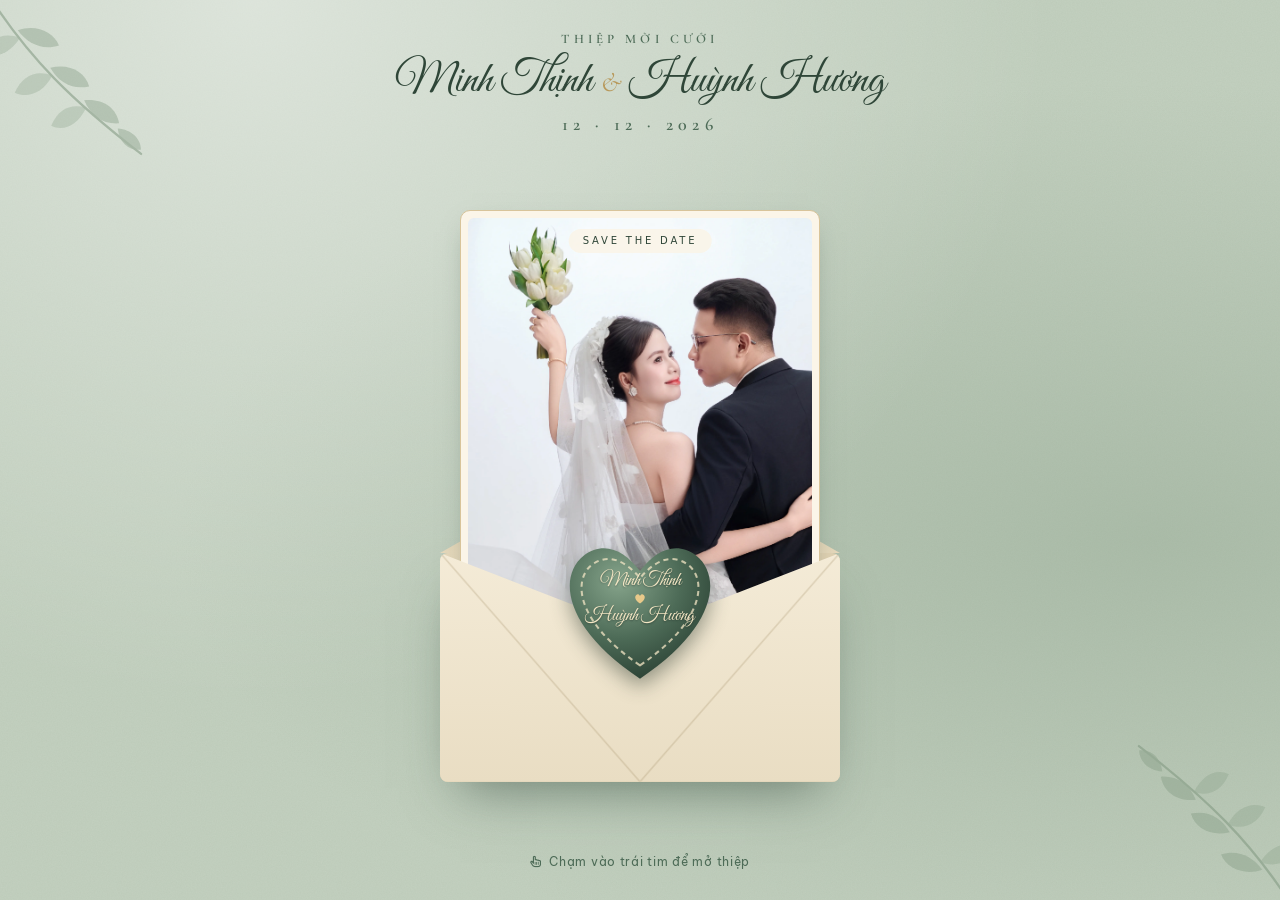
==== commit 418bed37: "Phóng to ảnh bìa, nút mở hình trái tim, bỏ xác nhận tham dự - Bìa: phong bì đứng, ảnh cưới lớn nhô r" ====
--- a/index.html
+++ b/index.html
@@ -37,7 +37,7 @@
     <link rel="preload" as="image" href="image/DOJ_6644_1.webp">
     <link rel="stylesheet" href="./style.css?v=20261114">
 
-    <!-- Firebase (lưu bút & xác nhận tham dự) -->
+    <!-- Firebase (lưu bút) -->
     <script src="https://www.gstatic.com/firebasejs/9.22.0/firebase-app-compat.js" defer></script>
     <script src="https://www.gstatic.com/firebasejs/9.22.0/firebase-firestore-compat.js" defer></script>
     <script src="./script.js?v=20261114" defer></script>
@@ -77,6 +77,11 @@
             <symbol id="heart" viewBox="0 0 32 32">
                 <path d="M16 28C2 18 1 9 6 5c4-3 8-1 10 3 2-4 6-6 10-3 5 4 4 13-10 23Z" />
             </symbol>
+            <radialGradient id="sealGrad" cx="35%" cy="25%" r="80%">
+                <stop offset="0%" stop-color="#86a48b" />
+                <stop offset="55%" stop-color="#4d6b57" />
+                <stop offset="100%" stop-color="#2a4033" />
+            </radialGradient>
         </defs>
     </svg>
 
@@ -95,27 +100,23 @@
 
         <div class="cover-head">
             <p class="eyebrow">Thiệp mời cưới</p>
-            <h1 class="cover-names">
-                <span>Minh Thịnh</span>
-                <em>&amp;</em>
-                <span>Huỳnh Hương</span>
-            </h1>
+            <h1 class="cover-names">Minh Thịnh <em>&amp;</em> Huỳnh Hương</h1>
             <p class="cover-date">12 &middot; 12 &middot; 2026</p>
         </div>
 
         <div class="envelope" id="envelope">
             <div class="env-back"></div>
+            <div class="env-flap"></div>
             <div class="env-letter">
-                <img src="image/DOJ_6644_1.webp" alt="" decoding="async" fetchpriority="high">
-                <div class="env-letter-copy">
-                    <span>Save the date</span>
-                    <strong>Minh Thịnh <svg class="seal-heart" aria-hidden="true"><use href="#heart" /></svg> Huỳnh Hương</strong>
-                </div>
+                <img src="image/DOJ_6644_1.webp" alt="Ảnh cưới Minh Thịnh và Huỳnh Hương" decoding="async" fetchpriority="high">
+                <span class="env-letter-tag">Save the date</span>
             </div>
             <div class="env-pocket"></div>
-            <div class="env-flap"></div>
             <button id="openBtn" class="seal" type="button" aria-label="Mở thiệp cưới">
-                <span class="seal-ring"></span>
+                <svg class="seal-shape" viewBox="0 0 32 32" aria-hidden="true">
+                    <path class="seal-fill" d="M16 29C1 19 0 9 5 5c4-3 8-1 11 3 3-4 7-6 11-3 5 4 4 14-11 24Z" />
+                    <path class="seal-line" d="M16 26.4C3.6 18 2.8 9.8 6.6 6.8c3.2-2.4 6.6-.8 9.4 2.6 2.8-3.4 6.2-5 9.4-2.6 3.8 3 3 11.2-9.4 19.6Z" />
+                </svg>
                 <span class="seal-text">
                     <span>Minh Thịnh</span>
                     <svg class="seal-heart" aria-hidden="true"><use href="#heart" /></svg>
@@ -124,7 +125,7 @@
             </button>
         </div>
 
-        <p class="cover-hint"><i class="fa-regular fa-hand-pointer"></i> Chạm vào con dấu để mở thiệp</p>
+        <p class="cover-hint"><i class="fa-regular fa-hand-pointer"></i> Chạm vào trái tim để mở thiệp</p>
     </div>
 
     <!-- ============ NỘI DUNG THIỆP ============ -->
@@ -292,36 +293,6 @@
             </div>
             <div class="carousel-dots" id="carouselDots"></div>
             <p class="hint">Vuốt để xem thêm · Chạm vào ảnh để xem lớn</p>
-        </section>
-
-        <!-- XÁC NHẬN THAM DỰ -->
-        <section class="sheet rsvp">
-            <div class="sec-head">
-                <p class="eyebrow" data-reveal="up">RSVP</p>
-                <h2 class="sec-title" data-reveal="up">Xác nhận tham dự</h2>
-                <svg class="divider" data-reveal="zoom" aria-hidden="true"><use href="#branch" /></svg>
-            </div>
-            <p class="lead small" data-reveal="up">Sự hiện diện của bạn là niềm vui của chúng mình. Bạn vui lòng phản hồi để chúng mình đón tiếp chu đáo nhất nhé!</p>
-            <form id="rsvpForm" class="form" data-reveal="up" novalidate>
-                <label class="field">
-                    <span>Họ và tên</span>
-                    <input name="name" type="text" maxlength="100" autocomplete="name" placeholder="Nhập tên của bạn" required>
-                </label>
-                <label class="field">
-                    <span>Bạn là khách của</span>
-                    <select name="guestType">
-                        <option>Chú rể (Minh Thịnh)</option>
-                        <option>Cô dâu (Huỳnh Hương)</option>
-                        <option>Cả hai dâu rể</option>
-                    </select>
-                </label>
-                <fieldset class="field choice">
-                    <legend>Bạn sẽ tham dự chứ?</legend>
-                    <label><input type="radio" name="attend" value="yes" checked> <span>Chắc chắn sẽ đến</span></label>
-                    <label><input type="radio" name="attend" value="no"> <span>Rất tiếc, mình không đến được</span></label>
-                </fieldset>
-                <button type="submit" class="btn btn-block">Gửi xác nhận</button>
-            </form>
         </section>
 
         <!-- SỔ LƯU BÚT -->
--- a/style.css
+++ b/style.css
@@ -122,7 +122,8 @@
   display: flex;
   flex-direction: column;
   align-items: center;
-  justify-content: space-evenly;
+  justify-content: space-between;
+  gap: 14px;
   padding: max(28px, env(safe-area-inset-top)) 20px max(28px, env(safe-area-inset-bottom));
   background: inherit;
   background-color: var(--sage);
@@ -133,18 +134,18 @@
 .cover-sprig--tl { top: -20px; left: -30px; transform: rotate(150deg); }
 .cover-sprig--br { bottom: -20px; right: -30px; transform: rotate(-30deg); }
 
-.cover-head { text-align: center; animation: fadeDown 1s var(--ease) both; transition: opacity .5s, transform .5s; }
+.cover-head { position: relative; z-index: 2; text-align: center; animation: fadeDown 1s var(--ease) both; transition: opacity .5s, transform .5s; }
 .cover-names {
   font-family: var(--script);
   font-weight: 400;
-  font-size: clamp(40px, 11vw, 54px);
-  line-height: 1.05;
+  font-size: clamp(28px, 7.8vw, 44px);
+  line-height: 1.15;
   color: var(--green-dark);
-  margin: 14px 0 10px;
-}
-.cover-names span { display: block; }
-.cover-names em { display: block; font-family: var(--serif); font-style: italic; font-size: .62em; color: var(--gold); margin: 0; line-height: 1.1; }
-.cover-date { font-family: var(--serif); font-size: 20px; font-weight: 600; letter-spacing: .3em; color: var(--green); }
+  margin: 6px 0 2px;
+  white-space: nowrap;
+}
+.cover-names em { font-family: var(--serif); font-style: italic; font-size: .62em; color: var(--gold); }
+.cover-date { font-family: var(--serif); font-size: 18px; font-weight: 600; letter-spacing: .3em; color: var(--green); }
 .cover-hint {
   position: relative; z-index: 2;
   font-size: 12px;
@@ -155,90 +156,96 @@
 }
 .cover-hint i { margin-right: 4px; }
 
-/* Phong bì */
+/* Phong bì đứng, thiệp ảnh nhô ra phía trên */
 .envelope {
   position: relative;
-  width: min(330px, 84vw, 52svh);
-  aspect-ratio: 1.45;
-  margin-top: 12%;
-  perspective: 1000px;
+  width: min(400px, 94vw, calc((100svh - 200px) * .7));
+  aspect-ratio: .7;
   animation: envIn 1.1s .15s var(--ease) both;
 }
 .env-back, .env-pocket, .env-flap, .env-letter { position: absolute; }
+.env-back, .env-flap, .env-pocket { transition: transform .9s var(--ease) .35s, opacity .7s ease .45s; }
 .env-back {
-  inset: 0;
+  left: 0; right: 0; bottom: 0; height: 40%;
   background: linear-gradient(160deg, #e5d8bb, #d8c8a6);
-  border-radius: 6px;
+  border-radius: 8px;
   box-shadow: 0 26px 50px -20px rgba(47, 70, 56, .55);
 }
+.env-flap {
+  left: 0; right: 0; bottom: 40%; height: 20%;
+  z-index: 1;
+  background: linear-gradient(0deg, #e5d8bb, #d3c29f);
+  clip-path: polygon(0 100%, 50% 0, 100% 100%);
+}
 .env-letter {
-  left: 6%; right: 6%; top: 5%; bottom: 6%;
+  left: 5%; right: 5%; top: 0; bottom: 5%;
   z-index: 2;
-  background: var(--paper);
-  border: 1px solid var(--line);
-  border-radius: 4px;
-  padding: 6px;
+  background: var(--cream-card);
+  border: 1px solid var(--gold-soft);
+  border-radius: 10px;
+  padding: 7px;
+  box-shadow: 0 10px 26px -12px rgba(47, 70, 56, .5);
   overflow: hidden;
-  transition: transform 1s var(--ease);
-}
-.env-letter img { width: 100%; height: 100%; object-fit: cover; object-position: center 25%; border-radius: 2px; }
-.env-letter-copy {
-  position: absolute; left: 6px; right: 6px; bottom: 6px;
-  padding: 28px 8px 8px;
-  text-align: center;
-  color: var(--paper);
-  background: linear-gradient(transparent, rgba(30, 46, 36, .75));
-}
-.env-letter-copy span { display: block; font-size: 9px; letter-spacing: .3em; text-transform: uppercase; }
-.env-letter-copy strong { font-family: var(--script); font-weight: 400; font-size: 22px; line-height: 1.2; white-space: nowrap; }
+  transition: transform 1s var(--ease) .25s;
+}
+.env-letter img { width: 100%; height: 100%; object-fit: cover; object-position: center 22%; border-radius: 6px; }
+.env-letter-tag {
+  position: absolute; top: 18px; left: 50%;
+  transform: translateX(-50%);
+  padding: 3px 14px;
+  border-radius: 999px;
+  background: rgba(251, 245, 232, .85);
+  color: var(--green-dark);
+  font-size: 10px; font-weight: 500; letter-spacing: .28em; text-transform: uppercase;
+  white-space: nowrap;
+}
 .env-pocket {
-  inset: 0;
+  left: 0; right: 0; bottom: 0; height: 40%;
   z-index: 3;
   background:
-    linear-gradient(to top right, transparent 49.6%, rgba(160, 140, 100, .25) 50%, transparent 50.6%) left / 50% 100% no-repeat,
-    linear-gradient(to top left, transparent 49.6%, rgba(160, 140, 100, .25) 50%, transparent 50.6%) right / 50% 100% no-repeat,
+    linear-gradient(to top right, transparent 49.5%, rgba(160, 140, 100, .28) 50%, transparent 50.5%) left / 50% 100% no-repeat,
+    linear-gradient(to top left, transparent 49.5%, rgba(160, 140, 100, .28) 50%, transparent 50.5%) right / 50% 100% no-repeat,
     linear-gradient(180deg, #f4ebd7, #e9ddc3);
-  clip-path: polygon(0 0, 50% 54%, 100% 0, 100% 100%, 0 100%);
-  border-radius: 6px;
-}
-.env-flap {
-  left: 0; right: 0; top: 0; height: 100%;
-  z-index: 4;
-  background: linear-gradient(180deg, #efe4cc, #e1d2b2);
-  clip-path: polygon(0 0, 100% 0, 50% 58%);
-  transform-origin: top center;
-  transition: transform .8s var(--ease), z-index 0s;
-}
+  clip-path: polygon(0 0, 50% 34%, 100% 0, 100% 100%, 0 100%);
+  border-radius: 8px;
+}
+
+/* Nút mở thiệp hình trái tim */
 .seal {
   position: absolute;
-  left: 50%; top: 58%;
+  left: 50%; top: 56%;
   z-index: 6;
-  width: 128px; height: 128px;
-  margin: -64px 0 0 -64px;
+  width: 172px; height: 164px;
+  margin-left: -86px;
   padding: 0;
   border: 0;
-  border-radius: 50% 47% 52% 48%;
-  background: radial-gradient(circle at 32% 28%, #7e9c84, #4d6b57 55%, #2f4638);
-  box-shadow: 0 8px 18px -4px rgba(30, 46, 36, .6), inset 0 -3px 6px rgba(0, 0, 0, .25), inset 0 2px 4px rgba(255, 255, 255, .25);
+  background: none;
   color: #f3e6c4;
-  display: grid;
-  place-items: center;
   animation: sealBeat 2.2s 1.4s ease-in-out infinite;
-  transition: transform .4s var(--ease), opacity .4s;
-}
-.seal-ring { position: absolute; inset: 7px; border-radius: 50%; border: 1.5px dashed rgba(243, 230, 196, .7); }
-.seal-text { position: relative; display: flex; flex-direction: column; align-items: center; gap: 1px; font-family: var(--script); font-size: 20px; line-height: 1.05; white-space: nowrap; text-shadow: 0 1px 2px rgba(0,0,0,.3); }
-.seal-heart { display: inline-block; width: 13px; height: 13px; fill: #e8c98a; vertical-align: middle; animation: beat 1.4s ease-in-out infinite; }
-.env-letter-copy .seal-heart { width: 14px; height: 14px; margin: 0 4px; }
-.seal:hover { transform: scale(1.06); }
+  transition: transform .45s var(--ease), opacity .45s;
+}
+.seal-shape { position: absolute; inset: 0; width: 100%; height: 100%; overflow: visible; filter: drop-shadow(0 8px 10px rgba(30, 46, 36, .45)); }
+.seal-fill { fill: url(#sealGrad); }
+.seal-line { fill: none; stroke: rgba(243, 230, 196, .75); stroke-width: .4; stroke-dasharray: 1 .8; }
+.seal-text {
+  position: absolute; left: 0; right: 0; top: 25%;
+  display: flex; flex-direction: column; align-items: center; gap: 1px;
+  font-family: var(--script); font-size: 19px; line-height: 1.1;
+  white-space: nowrap;
+  text-shadow: 0 1px 2px rgba(0, 0, 0, .3);
+}
+.seal-heart { display: inline-block; width: 12px; height: 12px; fill: #e8c98a; animation: beat 1.4s ease-in-out infinite; }
+.seal:hover { transform: scale(1.05); }
 
 /* Trạng thái mở */
-.cover.is-opening .seal { animation: none; transform: scale(1.5); opacity: 0; pointer-events: none; }
-.cover.is-opening .env-flap { transform: rotateX(180deg); z-index: 1; transition: transform .8s var(--ease) .2s, z-index 0s .6s; }
-.cover.is-opening .env-letter { transform: translateY(-62%); transition-delay: .85s; }
+.cover.is-opening .seal { animation: none; transform: scale(1.35); opacity: 0; pointer-events: none; }
+.cover.is-opening .env-back,
+.cover.is-opening .env-flap,
+.cover.is-opening .env-pocket { transform: translateY(120%); opacity: 0; }
+.cover.is-opening .env-letter { transform: translateY(4%) scale(1.06); }
 .cover.is-opening .cover-head { opacity: 0; transform: translateY(-20px); transition-delay: .3s; }
 .cover.is-opening .cover-hint { opacity: 0; animation: none; }
-.cover.is-leaving .env-letter { transform: translateY(-62%) scale(1.25); transition: transform .9s var(--ease); }
+.cover.is-leaving .env-letter { transform: translateY(4%) scale(1.18); transition: transform .9s var(--ease); }
 .cover.is-leaving { opacity: 0; visibility: hidden; }
 
 /* =========================================================
@@ -318,12 +325,12 @@
 .family strong { font-weight: 600; }
 .family-addr { font-size: 12px; color: var(--muted); margin-top: 6px; }
 .announce { text-align: center; font-family: var(--serif); font-size: 15px; font-weight: 600; letter-spacing: .08em; text-transform: uppercase; color: var(--green); margin: 30px auto 22px; max-width: 300px; line-height: 1.5; }
-.people { display: grid; grid-template-columns: 1fr auto 1fr; align-items: center; gap: 8px; }
-.person { display: flex; flex-direction: column; align-items: center; background: none; border: 0; padding: 0; text-align: center; }
+.people { display: grid; grid-template-columns: minmax(0, 1fr) auto minmax(0, 1fr); align-items: center; gap: 8px; }
+.person { display: flex; flex-direction: column; align-items: center; width: 100%; min-width: 0; background: none; border: 0; padding: 0; text-align: center; }
 .person-photo { width: 100%; aspect-ratio: 3 / 4.2; transition: transform .5s var(--ease), box-shadow .5s; }
 .person:hover .person-photo { transform: translateY(-4px); box-shadow: var(--shadow); }
 .person-role { margin-top: 12px; font-size: 11px; letter-spacing: .3em; text-transform: uppercase; color: var(--gold); font-weight: 600; }
-.person-name { font-size: clamp(25px, 7.4vw, 36px); line-height: 1.25; color: var(--green-dark); white-space: nowrap; }
+.person-name { font-size: clamp(22px, 6.4vw, 34px); line-height: 1.25; color: var(--green-dark); white-space: nowrap; }
 .people-heart svg { width: 22px; height: 22px; fill: var(--gold); animation: beat 1.6s ease-in-out infinite; }
 .ceremony { text-align: center; margin-top: 28px; padding-top: 24px; border-top: 1px solid var(--line); }
 .ceremony-title { font-size: 12px; letter-spacing: .14em; text-transform: uppercase; color: var(--muted); }
@@ -463,8 +470,6 @@
 .field textarea { resize: vertical; min-height: 96px; }
 .field input:focus, .field select:focus, .field textarea:focus { outline: none; border-color: var(--green); box-shadow: 0 0 0 3px rgba(77, 107, 87, .15); }
 .field ::placeholder { color: #98a49a; }
-.choice label { display: flex; align-items: center; gap: 10px; min-height: 40px; font-size: 14px; cursor: pointer; }
-.choice input { width: 18px; height: 18px; accent-color: var(--green); }
 
 /* LƯU BÚT */
 .wishes { display: grid; gap: 10px; margin-top: 22px; padding-top: 18px; border-top: 1px solid var(--line); max-height: 380px; overflow-y: auto; overscroll-behavior: contain; padding-right: 2px; }
@@ -666,8 +671,7 @@
   .countdown strong { font-size: 24px; }
 }
 @media (max-height: 640px) {
-  .cover-names { font-size: 38px; margin: 8px 0 6px; }
-  .envelope { width: min(280px, 80vw, 50svh); }
+  .cover-names { font-size: 30px; }
 }
 
 @media (prefers-reduced-motion: reduce) {
